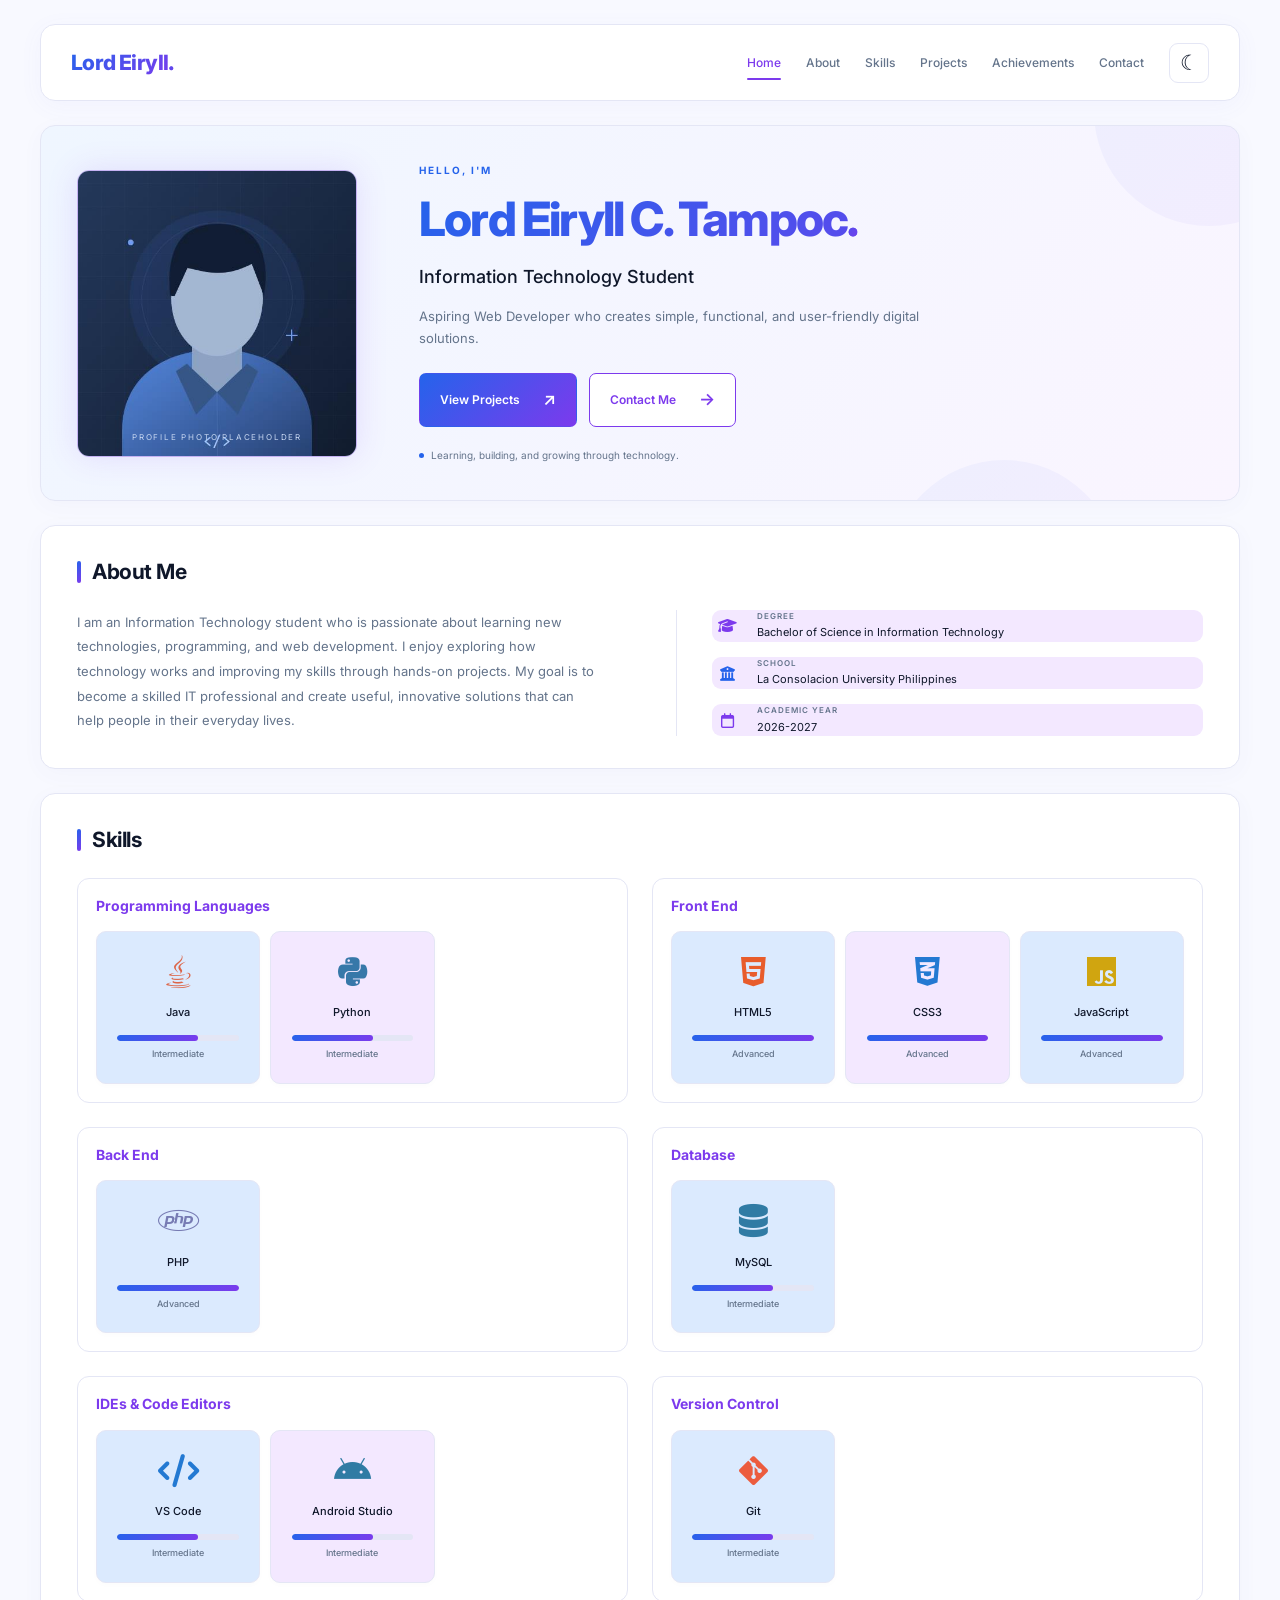
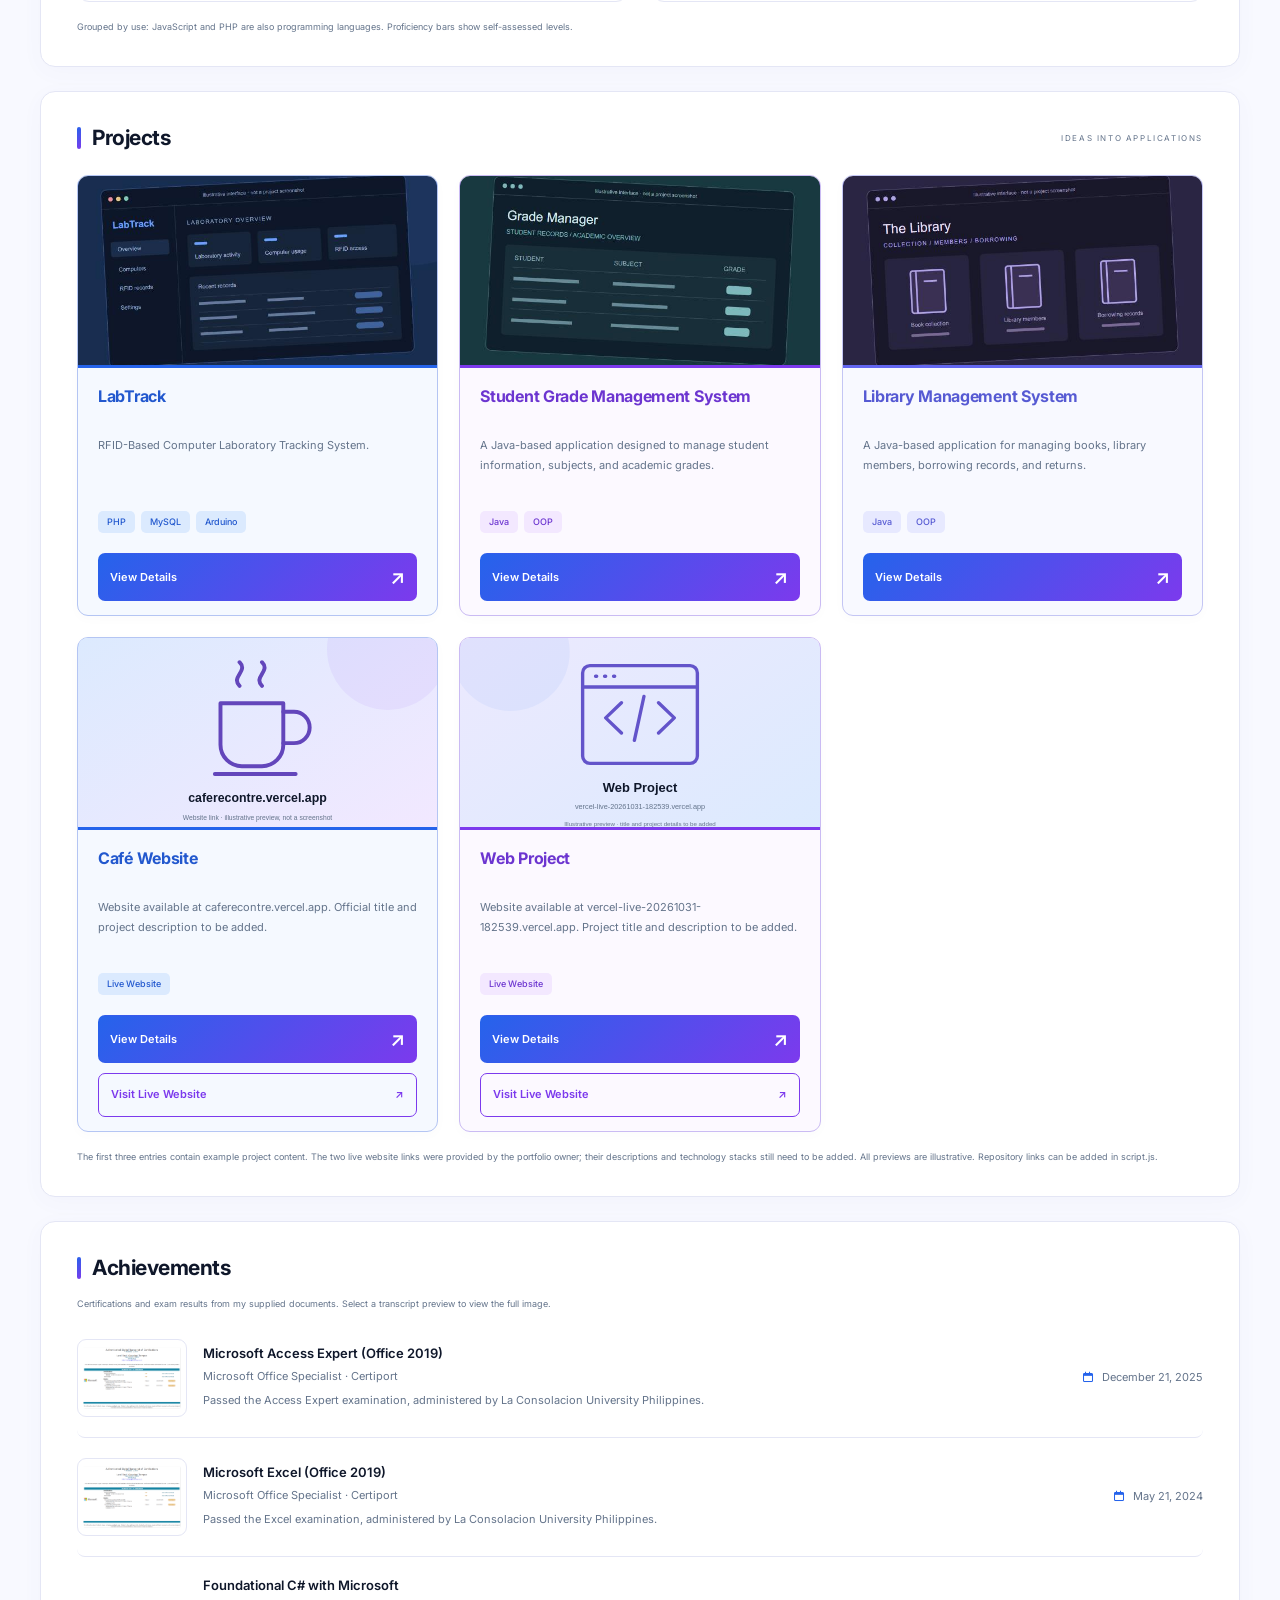
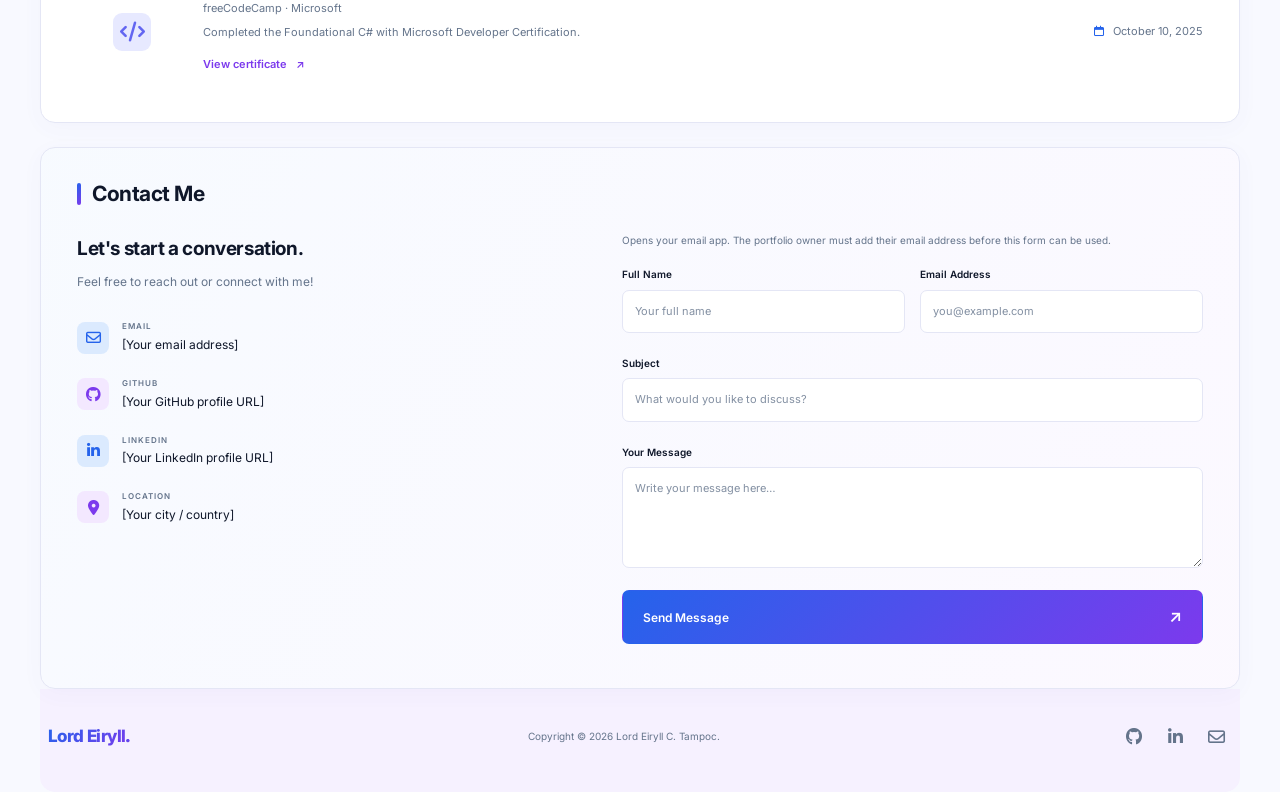
==== index.html @ d59332ed "Add files via upload" ====
<!doctype html>
<html lang="en" data-theme="light">
<head>
  <meta charset="UTF-8"><meta name="viewport" content="width=device-width, initial-scale=1">
  <meta name="description" content="An Information Technology student's portfolio of projects, skills, education, and learning milestones.">
  <meta name="color-scheme" content="light dark"><title>Lord Eiryll C. Tampoc | IT Student Portfolio</title>
  <link rel="preconnect" href="https://fonts.googleapis.com"><link rel="preconnect" href="https://fonts.gstatic.com" crossorigin>
  <link href="https://fonts.googleapis.com/css2?family=Inter:wght@400;500;600;700;800&display=swap" rel="stylesheet">
  <link rel="stylesheet" href="https://cdnjs.cloudflare.com/ajax/libs/font-awesome/6.7.2/css/all.min.css">
  <link rel="stylesheet" href="style.css"><script src="script.js" defer></script>
</head>
<body>
<a class="skip-link" href="#main">Skip to content</a>
<header class="header wrap">
  <a class="brand" href="#home">Lord Eiryll<span class="accent">.</span></a>
  <nav id="navigation" aria-label="Main navigation"><a class="active" aria-current="location" href="#home">Home</a><a href="#about">About</a><a href="#skills">Skills</a><a href="#projects">Projects</a><a href="#achievements">Achievements</a><a href="#contact">Contact</a></nav>
  <div class="header-actions"><button id="theme-toggle" class="icon-button" aria-label="Switch to dark theme"><span aria-hidden="true">☾</span></button><button id="menu-toggle" class="icon-button menu-toggle" aria-label="Open navigation" aria-controls="navigation" aria-expanded="false">☰</button></div>
</header>
<main id="main" class="wrap section-stack">
  <!-- JPG paths are ready for your real images; local SVGs are explicit fallbacks. -->
  <section id="home" class="card home-card" aria-labelledby="home-title">
    <div class="profile-container"><img src="assets/images/profile.jpg" onerror="this.onerror=null;this.src='assets/images/profile.svg'" alt="Illustrated profile placeholder; replace with your professional photograph" width="480" height="560"><span class="photo-note">PROFILE PHOTO PLACEHOLDER</span></div>
    <div class="intro"><p class="eyebrow">HELLO, I'M</p><h1 id="home-title">Lord Eiryll C. Tampoc<span class="accent">.</span></h1><p class="subtitle">Information Technology Student</p><p class="hero-description">Aspiring Web Developer who creates simple, functional, and user-friendly digital solutions.</p><div class="button-row"><a class="button primary" href="#projects">View Projects <span aria-hidden="true">↗</span></a><a class="button secondary" href="#contact">Contact Me <span aria-hidden="true">→</span></a></div><div class="intro-note"><span aria-hidden="true" class="small-dot"></span> Learning, building, and growing through technology.</div></div>
  </section>
  <section id="about" class="card" aria-labelledby="about-title"><h2 id="about-title" class="section-title">About Me</h2><div class="about-grid"><div><p>I am an Information Technology student who is passionate about learning new technologies, programming, and web development. I enjoy exploring how technology works and improving my skills through hands-on projects. My goal is to become a skilled IT professional and create useful, innovative solutions that can help people in their everyday lives.</p></div><div class="education-list"><div><span class="detail-icon" aria-hidden="true"><i class="fa-solid fa-graduation-cap"></i></span><div><span class="small-label">DEGREE</span><p>Bachelor of Science in Information Technology</p></div></div><div><span class="detail-icon" aria-hidden="true"><i class="fa-solid fa-building-columns"></i></span><div><span class="small-label">SCHOOL</span><p>La Consolacion University Philippines</p></div></div><div><span class="detail-icon" aria-hidden="true"><i class="fa-regular fa-calendar"></i></span><div><span class="small-label">ACADEMIC YEAR</span><p>2026-2027</p></div></div></div></div></section>
  <section id="skills" class="card" aria-labelledby="skills-title">
    <h2 id="skills-title" class="section-title">Skills</h2>
    <div class="skill-category-grid">
      <div class="skill-category">
        <h3>Programming Languages</h3>
        <div class="skills-grid">
          <div class="skill-tile"><i class="fa-brands fa-java java" aria-hidden="true"></i><span>Java</span></div>
          <div class="skill-tile"><i class="fa-brands fa-python python" aria-hidden="true"></i><span>Python</span></div>
        </div>
      </div>
      <div class="skill-category">
        <h3>Front End</h3>
        <div class="skills-grid">
          <div class="skill-tile"><i class="fa-brands fa-html5 html" aria-hidden="true"></i><span>HTML5</span></div>
          <div class="skill-tile"><i class="fa-brands fa-css3-alt css" aria-hidden="true"></i><span>CSS3</span></div>
          <div class="skill-tile"><i class="fa-brands fa-js javascript" aria-hidden="true"></i><span>JavaScript</span></div>
        </div>
      </div>
      <div class="skill-category">
        <h3>Back End</h3>
        <div class="skills-grid">
          <div class="skill-tile"><i class="fa-brands fa-php php" aria-hidden="true"></i><span>PHP</span></div>
        </div>
      </div>
      <div class="skill-category">
        <h3>Database</h3>
        <div class="skills-grid">
          <div class="skill-tile"><i class="fa-solid fa-database mysql" aria-hidden="true"></i><span>MySQL</span></div>
        </div>
      </div>
      <div class="skill-category">
        <h3>IDEs &amp; Code Editors</h3>
        <div class="skills-grid">
          <div class="skill-tile"><i class="fa-solid fa-code css" aria-hidden="true"></i><span>VS Code</span></div>
          <div class="skill-tile"><i class="fa-brands fa-android mysql" aria-hidden="true"></i><span>Android Studio</span></div>
        </div>
      </div>
      <div class="skill-category">
        <h3>Version Control</h3>
        <div class="skills-grid">
          <div class="skill-tile"><i class="fa-brands fa-git-alt git" aria-hidden="true"></i><span>Git</span></div>
        </div>
      </div>
    </div>
    <p class="section-note">Grouped by use: JavaScript and PHP are also programming languages. Proficiency bars show self-assessed levels.</p>
  </section>
  <section id="projects" class="card" aria-labelledby="projects-title"><div class="section-heading"><h2 id="projects-title" class="section-title">Projects</h2><span class="section-kicker">IDEAS INTO APPLICATIONS</span></div><div class="projects-grid">
    <article class="project-card"><img src="assets/images/labtrack.jpg" onerror="this.onerror=null;this.src='assets/images/project1.svg'" alt="Illustrative LabTrack dashboard placeholder, not an actual project screenshot" width="640" height="420" loading="lazy"><div class="project-content"><h3>LabTrack</h3><p>RFID-Based Computer Laboratory Tracking System.</p><div class="tags"><span>PHP</span><span>MySQL</span><span>Arduino</span></div><button class="project-link" data-project="labtrack">View Details <span aria-hidden="true">↗</span></button></div></article>
    <article class="project-card"><img src="assets/images/grade-system.jpg" onerror="this.onerror=null;this.src='assets/images/project2.svg'" alt="Illustrative student grade interface placeholder, not an actual screenshot" width="640" height="420" loading="lazy"><div class="project-content"><h3>Student Grade Management System</h3><p>A Java-based application designed to manage student information, subjects, and academic grades.</p><div class="tags"><span>Java</span><span>OOP</span></div><button class="project-link" data-project="grades">View Details <span aria-hidden="true">↗</span></button></div></article>
    <article class="project-card"><img src="assets/images/library-system.jpg" onerror="this.onerror=null;this.src='assets/images/project3.svg'" alt="Illustrative library interface placeholder, not an actual screenshot" width="640" height="420" loading="lazy"><div class="project-content"><h3>Library Management System</h3><p>A Java-based application for managing books, library members, borrowing records, and returns.</p><div class="tags"><span>Java</span><span>OOP</span></div><button class="project-link" data-project="library">View Details <span aria-hidden="true">↗</span></button></div></article>
    <article class="project-card"><img src="assets/images/cafe-website.svg" alt="Illustrative café website link preview, not an actual screenshot" width="640" height="420" loading="lazy"><div class="project-content"><h3>Café Website</h3><p>Website available at caferecontre.vercel.app. Official title and project description to be added.</p><div class="tags"><span>Live Website</span></div><button class="project-link" data-project="cafe">View Details <span aria-hidden="true">↗</span></button><a class="live-project-link" href="https://caferecontre.vercel.app/" target="_blank" rel="noopener noreferrer">Visit Live Website <span aria-hidden="true">↗</span><span class="sr-only"> (opens in a new tab)</span></a></div></article>
    <article class="project-card"><img src="assets/images/web-project.svg" alt="Illustrative web project link preview, not an actual screenshot" width="640" height="420" loading="lazy"><div class="project-content"><h3>Web Project</h3><p>Website available at vercel-live-20261031-182539.vercel.app. Project title and description to be added.</p><div class="tags"><span>Live Website</span></div><button class="project-link" data-project="webproject">View Details <span aria-hidden="true">↗</span></button><a class="live-project-link" href="https://vercel-live-20261031-182539.vercel.app/" target="_blank" rel="noopener noreferrer">Visit Live Website <span aria-hidden="true">↗</span><span class="sr-only"> (opens in a new tab)</span></a></div></article>
    </div><p class="section-note">The first three entries contain example project content. The two live website links were provided by the portfolio owner; their descriptions and technology stacks still need to be added. All previews are illustrative. Repository links can be added in script.js.</p></section>
  <section id="achievements" class="card" aria-labelledby="achievements-title"><h2 id="achievements-title" class="section-title">Achievements</h2><p class="section-note achievement-notice">Certifications and exam results from my supplied documents. Select a transcript preview to view the full image.</p><div class="achievement-list">
    <article class="achievement-row"><a class="achievement-thumbnail" href="assets/achivements/49941D71-0CC8-422C-9EF7-8D087858F15B.png" target="_blank" rel="noopener noreferrer" aria-label="View Microsoft Access Expert certification transcript (opens in a new tab)"><img src="assets/achivements/49941D71-0CC8-422C-9EF7-8D087858F15B.png" alt="Certiport transcript listing passed Access Expert and Excel examinations" width="989" height="627" loading="lazy"></a><div><h3>Microsoft Access Expert (Office 2019)</h3><p>Microsoft Office Specialist · Certiport</p><p>Passed the Access Expert examination, administered by La Consolacion University Philippines.</p></div><time class="achievement-date" datetime="2025-12-21"><i class="fa-regular fa-calendar" aria-hidden="true"></i> December 21, 2025</time></article>
    <article class="achievement-row"><a class="achievement-thumbnail" href="assets/achivements/49941D71-0CC8-422C-9EF7-8D087858F15B.png" target="_blank" rel="noopener noreferrer" aria-label="View Microsoft Excel certification transcript (opens in a new tab)"><img src="assets/achivements/49941D71-0CC8-422C-9EF7-8D087858F15B.png" alt="Certiport transcript listing the passed Microsoft Excel Office 2019 examination" width="989" height="627" loading="lazy"></a><div><h3>Microsoft Excel (Office 2019)</h3><p>Microsoft Office Specialist · Certiport</p><p>Passed the Excel examination, administered by La Consolacion University Philippines.</p></div><time class="achievement-date" datetime="2024-05-21"><i class="fa-regular fa-calendar" aria-hidden="true"></i> May 21, 2024</time></article>
    <article class="achievement-row"><span class="achievement-icon" aria-hidden="true"><i class="fa-solid fa-code"></i></span><div><h3>Foundational C# with Microsoft</h3><p>freeCodeCamp · Microsoft</p><p>Completed the Foundational C# with Microsoft Developer Certification.</p><a class="achievement-certificate-link" href="https://www.freecodecamp.org/certification/fcc-7feffb3c-b071-4358-bc0a-ec9bc4c1182f/foundational-c-sharp-with-microsoft" target="_blank" rel="noopener noreferrer">View certificate <span aria-hidden="true">↗</span><span class="sr-only"> (opens in a new tab)</span></a></div><time class="achievement-date" datetime="2025-10-10"><i class="fa-regular fa-calendar" aria-hidden="true"></i> October 10, 2025</time></article>
    </div></section>
  <section id="contact" class="card" aria-labelledby="contact-title"><h2 id="contact-title" class="section-title">Contact Me</h2><div class="contact-grid"><div class="contact-copy"><h3>Let's start a conversation.</h3><p>Feel free to reach out or connect with me!</p><div class="contact-list"><div><span class="detail-icon" aria-hidden="true"><i class="fa-regular fa-envelope"></i></span><div><span class="small-label">EMAIL</span><span id="contact-email">[Your email address]</span></div></div><div><span class="detail-icon" aria-hidden="true"><i class="fa-brands fa-github"></i></span><div><span class="small-label">GITHUB</span><span id="contact-github">[Your GitHub profile URL]</span></div></div><div><span class="detail-icon" aria-hidden="true"><i class="fa-brands fa-linkedin-in"></i></span><div><span class="small-label">LINKEDIN</span><span id="contact-linkedin">[Your LinkedIn profile URL]</span></div></div><div><span class="detail-icon" aria-hidden="true"><i class="fa-solid fa-location-dot"></i></span><div><span class="small-label">LOCATION</span><span>[Your city / country]</span></div></div></div></div>
    <form id="contact-form" novalidate><p id="form-help">Opens your email app. The portfolio owner must add their email address before this form can be used.</p><div class="form-row"><div><label for="name">Full Name</label><input id="name" name="name" autocomplete="name" placeholder="Your full name" required maxlength="100" aria-describedby="name-error"><span id="name-error" class="field-error"></span></div><div><label for="email">Email Address</label><input id="email" name="email" type="email" autocomplete="email" placeholder="you@example.com" required maxlength="254" aria-describedby="email-error"><span id="email-error" class="field-error"></span></div></div><label for="subject">Subject</label><input id="subject" name="subject" placeholder="What would you like to discuss?" required maxlength="160" aria-describedby="subject-error"><span id="subject-error" class="field-error"></span><label for="message">Your Message</label><textarea id="message" name="message" rows="4" placeholder="Write your message here…" required maxlength="5000" aria-describedby="message-error"></textarea><span id="message-error" class="field-error"></span><button class="button primary" type="submit">Send Message <span aria-hidden="true">↗</span></button><p id="form-status" role="status" aria-live="polite"></p></form></div></section>
</main>
<footer class="footer wrap"><a class="brand" href="#home">Lord Eiryll<span class="accent">.</span></a><p>Copyright © <span id="year">2026</span> Lord Eiryll C. Tampoc.</p><div class="footer-social"><a href="#contact" data-profile="github" aria-label="GitHub profile setup"><i class="fa-brands fa-github" aria-hidden="true"></i></a><a href="#contact" data-profile="linkedin" aria-label="LinkedIn profile setup"><i class="fa-brands fa-linkedin-in" aria-hidden="true"></i></a><a href="#contact" data-email aria-label="Email contact"><i class="fa-regular fa-envelope" aria-hidden="true"></i></a></div></footer>
<button id="back-to-top" class="icon-button back-to-top" aria-label="Back to top" hidden>↑</button>
<dialog id="project-dialog" aria-labelledby="dialog-title"><button id="close-dialog" class="icon-button close-dialog" aria-label="Close project details">×</button><p class="eyebrow">PROJECT OVERVIEW · EXAMPLE CONTENT</p><h2 id="dialog-title"></h2><img id="dialog-image" src="assets/images/project1.svg" alt="Illustrative project preview" width="640" height="420"><p id="dialog-description"></p><h3>Key features</h3><ul id="dialog-scope"></ul><h3>Technology stack</h3><div id="dialog-technologies" class="tags"></div><p class="editable-note">[Add your role, development dates, challenges, and verified outcomes. Confirm that this example matches your own work.]</p><p id="dialog-repository">Repository URL has not been provided.</p></dialog>
</body></html>
---- style.css ----
/* Simple card layout: edit these tokens to change the complete color system. */
:root{
  --blue:#2563eb;
  --purple:#7c3aed;
  --indigo:#6366f1;
  --lavender:#f3e8ff;
  --gradient:linear-gradient(135deg,#2563eb,#7c3aed);
  --text-gradient:var(--gradient);
  --hero-background:linear-gradient(125deg,#eff6ff,#faf5ff);
  --navy:#0f172a;
  --bg:#f8f9ff;
  --card:#fff;
  --text:#0f172a;
  --muted:#64748b;
  --light:#dbeafe;
  --border:#e4e6f5;
  --shadow:0 5px 22px #6353a009;
  --radius:15px}

[data-theme=dark]{
  --blue:#8cafff;
  --purple:#c4a5ff;
  --indigo:#a5a6ff;
  --lavender:#302344;
  --hero-background:linear-gradient(125deg,#182b47,#2c203d);
  --text-gradient:linear-gradient(135deg,#93c5fd,#d8b4fe);
  --navy:#f0f4ff;
  --bg:#10182a;
  --card:#192339;
  --text:#f0f4ff;
  --muted:#a8b6ce;
  --light:#253759;
  --border:#324159;
  --shadow:0 4px 18px #0001}

*{
  box-sizing:border-box}
html{
  scroll-behavior:smooth;
  scroll-padding-top:115px}
body{
  margin:0;
  background:var(--bg);
  color:var(--text);
  font:14px/1.75 Inter,Arial,sans-serif}
h1,h2,h3,p{
  margin:0}
h1,h2,h3{
  line-height:1.3}
a{
  color:inherit;
  text-decoration:none}
button,input,textarea{
  font:inherit}
button{
  cursor:pointer;
  color:inherit}
button,a,summary{
  -webkit-tap-highlight-color:transparent}
a:focus-visible,button:focus-visible,input:focus-visible,textarea:focus-visible{
  outline:3px solid var(--blue);
  outline-offset:4px}
img{
  display:block;
  max-width:100%;
  height:auto}
p{
  color:var(--muted)}
.wrap{
  width:min(1200px,calc(100% - 64px));
  margin-inline:auto}
.accent{
  color:var(--blue)}
.header{
  position:sticky;
  top:20px;
  z-index:20;
  display:flex;
  align-items:center;
  gap:25px;
  margin-top:24px;
  margin-bottom:24px;
  padding:17px 30px;
  border:1px solid var(--border);
  border-radius:var(--radius);
  background:var(--card);
  box-shadow:var(--shadow)}
.brand{
  font-size:21px;
  line-height:1.4;
  font-weight:800;
  letter-spacing:-.6px;
  white-space:nowrap}
.header nav{
  display:flex;
  gap:25px;
  margin-left:auto}
.header nav a{
  position:relative;
  padding:10px 0;
  font-size:12px;
  font-weight:500;
  color:var(--muted)}
.header nav a:hover,.header nav a.active{
  color:var(--blue)}
.header nav a.active:after{
  content:'';
  position:absolute;
  left:0;
  right:0;
  bottom:3px;
  height:2px;
  border-radius:2px;
  background:var(--blue)}
.header-actions{
  display:flex;
  gap:8px}
.icon-button{
  display:inline-grid;
  place-items:center;
  width:40px;
  height:40px;
  border:1px solid var(--border);
  border-radius:9px;
  background:var(--card);
  font-size:21px}
.icon-button:hover{
  border-color:var(--blue);
  color:var(--blue)}
.menu-toggle{
  display:none}
.section-stack{
  display:grid;
  gap:24px}
.card{
  background:var(--card);
  border:1px solid var(--border);
  border-radius:var(--radius);
  box-shadow:var(--shadow);
  padding:32px 36px;
  min-width:0}
.home-card{
  display:grid;
  grid-template-columns:280px minmax(0,1fr);
  gap:62px;
  align-items:center;
  padding:36px;
  min-height:355px}
.profile-container{
  position:relative;
  border-radius:12px;
  overflow:hidden;
  border:1px solid var(--border);
  background:var(--light)}
.profile-container img{
  width:100%;
  height:285px;
  object-fit:cover;
  object-position:center 26%}
.photo-note{
  position:absolute;
  bottom:12px;
  left:0;
  right:0;
  text-align:center;
  color:#c7d7f2;
  letter-spacing:1.8px;
  font-size:8px}
.eyebrow{
  font-size:10px;
  font-weight:700;
  letter-spacing:2px;
  color:var(--blue)}
h1{
  font-size:clamp(30px,3.7vw,49px);
  letter-spacing:-1.8px;
  font-weight:800;
  margin:8px 0 12px;
  overflow-wrap:anywhere}
.subtitle{
  font-size:18px;
  font-weight:500;
  color:var(--text)}
.hero-description{
  max-width:500px;
  font-size:13px;
  margin:12px 0 23px}
.button-row{
  display:flex;
  gap:12px;
  flex-wrap:wrap}
.button{
  display:inline-flex;
  align-items:center;
  justify-content:center;
  gap:23px;
  padding:11px 20px;
  min-height:44px;
  border-radius:7px;
  border:1px solid var(--blue);
  font-size:12px;
  font-weight:600;
  transition:transform .18s,box-shadow .18s}
.button:hover{
  transform:translateY(-2px);
  box-shadow:0 4px 12px #1355e820}
.primary{
  background:var(--gradient);
  color:#fff;
  border-color:transparent}
.secondary{
  background:var(--card);
  color:var(--purple);
  border-color:var(--purple)}
.button span{
  font-size:17px}
.intro-note{
  display:flex;
  align-items:center;
  gap:7px;
  margin-top:20px;
  color:var(--muted);
  font-size:10px}
.small-dot{
  width:5px;
  height:5px;
  background:var(--blue);
  border-radius:50%;
  flex-shrink:0}
.section-title{
  display:flex;
  align-items:center;
  gap:11px;
  font-size:21px;
  font-weight:700;
  letter-spacing:-.5px;
  margin-bottom:24px}
.section-title:before{
  content:'';
  width:4px;
  height:22px;
  border-radius:3px;
  background:var(--blue);
  flex-shrink:0}
.about-grid{
  display:grid;
  grid-template-columns:1.05fr 1fr;
  gap:45px}
.about-grid>div:first-child{
  padding-right:34px}
.about-grid p{
  font-size:13px;
  line-height:1.9}
.editable-note{
  font-size:10px!important;
  color:var(--muted);
  margin-top:15px}
.education-list{
  border-left:1px solid var(--border);
  padding-left:35px;
  display:grid;
  gap:15px}
.education-list>div,.contact-list>div{
  display:flex;
  gap:13px;
  align-items:center;
  min-width:0}
.detail-icon{
  display:grid;
  place-items:center;
  width:32px;
  height:32px;
  border-radius:8px;
  color:var(--blue);
  background:var(--light);
  flex-shrink:0;
  font-size:15px}
.small-label{
  display:block;
  font-size:8px;
  font-weight:600;
  letter-spacing:1px;
  color:var(--muted);
  line-height:1.7}
.education-list p{
  font-size:11px;
  line-height:1.7;
  color:var(--text)}
.skills-grid{
  display:grid;
  grid-template-columns:repeat(8,minmax(0,1fr));
  gap:15px}
.skill-tile{
  border:1px solid var(--border);
  background:var(--card);
  border-radius:10px;
  box-shadow:0 2px 6px #20365a04;
  display:flex;
  align-items:center;
  justify-content:center;
  flex-direction:column;
  gap:13px;
  padding:22px 5px;
  transition:transform .2s,border-color .2s}
.skill-tile:hover{
  transform:translateY(-4px);
  border-color:#9bbafa}
.skill-tile i{
  font-size:33px;
  min-height:35px;
  line-height:1.1}
.skill-tile span{
  font-size:11px;
  font-weight:500}
.proficiency-track {
  width: 80%;
  height: 6px;
  border-radius: 99px;
  background: var(--border);
  overflow: hidden;
}
.proficiency-fill {
  display: block;
  height: 100%;
  border-radius: inherit;
  background: var(--gradient);
}
.skill-tile .proficiency-label {
  font-size: 9px;
  line-height: 1.4;
  color: var(--muted);
  margin-top: -6px;
}
.html{
  color:#e85c2b}
.css{
  color:#2379d2}
.javascript{
  color:#d0a510}
.java{
  color:#dc6548}
.python{
  color:#3778a9}
.php{
  color:#777bb3}
.mysql{
  color:#307ba4}
.git{
  color:#ec5c3e}
.section-note{
  font-size:9px;
  color:var(--muted);
  margin-top:17px;
  line-height:1.7}
.section-heading{
  display:flex;
  justify-content:space-between;
  gap:20px;
  align-items:start}
.section-kicker{
  font-size:8px;
  letter-spacing:1.6px;
  color:var(--muted);
  padding-top:7px}
.projects-grid{
  display:grid;
  grid-template-columns:repeat(3,minmax(0,1fr));
  gap:21px}
.project-card{
  background:var(--card);
  border:1px solid var(--border);
  border-radius:11px;
  overflow:hidden;
  box-shadow:0 3px 12px #20365a05;
  display:flex;
  flex-direction:column;
  transition:transform .2s,border-color .2s;
  min-width:0}
.project-card:hover{
  transform:translateY(-3px);
  border-color:#a5bff4}
.project-card>img{
  width:100%;
  aspect-ratio:1.9;
  object-fit:cover;
  background:var(--light)}
.project-content{
  padding:21px 20px 14px;
  display:flex;
  flex-direction:column;
  flex:1}
.project-content h3{
  font-size:16px;
  letter-spacing:-.3px;
  min-height:42px}
.project-content p{
  font-size:11px;
  line-height:1.8;
  margin:8px 0 16px;
  min-height:59px}
.tags{
  display:flex;
  flex-wrap:wrap;
  gap:6px}
.tags span{
  color:var(--blue);
  background:var(--light);
  padding:3px 9px;
  border-radius:5px;
  font-size:9px;
  font-weight:500}
.project-content .tags{
  margin-top:auto}
.project-link{
  display:flex;
  align-items:center;
  justify-content:space-between;
  background:none;
  border:0;
  border-top:1px solid var(--border);
  margin-top:20px;
  padding:12px 0 0;
  font-size:11px;
  font-weight:600;
  color:var(--blue);
  min-height:44px;
  text-align:left}
.project-link span{
  font-size:20px}
.project-link:hover{
  text-decoration:underline}
.achievement-notice{
  margin:-10px 0 8px}
.achievement-list{
  display:grid}
.achievement-row{
  display:grid;
  grid-template-columns:40px minmax(0,1fr) auto;
  gap:16px;
  align-items:center;
  padding:20px 0;
  border-bottom:1px solid var(--border)}
.achievement-row:last-child{
  border-bottom:0;
  padding-bottom:4px}
.achievement-icon{
  width:38px;
  height:38px;
  display:grid;
  place-items:center;
  background:var(--light);
  color:var(--blue);
  border-radius:9px;
  font-size:20px}
.achievement-row h3{
  font-size:13px;
  font-weight:600}
.achievement-row p{
  font-size:11px;
  margin-top:5px}
.achievement-date{
  display:flex;
  gap:9px;
  align-items:center;
  font-size:11px;
  color:var(--muted)}
.achievement-date i{
  color:var(--blue)}
.contact-grid{
  display:grid;
  grid-template-columns:.9fr 1.1fr;
  gap:70px}
.contact-copy{
  padding-top:5px}
.contact-copy h3{
  font-size:19px;
  letter-spacing:-.4px}
.contact-copy>p{
  font-size:12px;
  margin-top:10px}
.contact-list{
  display:grid;
  gap:22px;
  margin-top:28px}
.contact-list>div>div{
  font-size:12px;
  overflow-wrap:anywhere;
  min-width:0}
.contact-list a:hover{
  color:var(--blue)}
#form-help{
  font-size:10px;
  margin-bottom:17px}
.form-row{
  display:grid;
  grid-template-columns:1fr 1fr;
  gap:15px}
label{
  display:block;
  font-size:10px;
  font-weight:600;
  margin-bottom:6px}
input,textarea{
  width:100%;
  padding:11px 12px;
  border:1px solid var(--border);
  background:var(--card);
  color:var(--text);
  border-radius:7px;
  font-size:11px;
  min-height:43px}
input:focus,textarea:focus{
  border-color:var(--blue)}
input::placeholder,textarea::placeholder{
  color:var(--muted);
  opacity:.8}
textarea{
  resize:vertical;
  display:block}
.field-error{
  display:block;
  color:#b92943;
  font-size:10px;
  min-height:22px;
  line-height:1.7;
  padding-top:2px}
[data-theme=dark] .field-error{
  color:#ff9dad}
[aria-invalid=true]{
  border-color:#c84459}
form .button{
  width:100%;
  justify-content:space-between}
#form-status{
  font-size:11px;
  margin-top:12px}
.footer{
  display:flex;
  justify-content:space-between;
  align-items:center;
  gap:20px;
  padding:28px 8px 35px}
.footer .brand{
  font-size:17px}
.footer p{
  font-size:10px}
.footer-social{
  display:flex;
  gap:9px}
.footer-social a{
  display:grid;
  place-items:center;
  min-height:40px;
  min-width:32px;
  color:var(--muted);
  font-size:17px}
.footer-social a:hover{
  color:var(--blue)}
.back-to-top{
  position:fixed;
  bottom:20px;
  right:20px;
  z-index:15;
  box-shadow:var(--shadow)}
[hidden]{
  display:none!important}
.skip-link{
  position:fixed;
  left:12px;
  top:5px;
  z-index:100;
  background:#1355e8;
  color:white;
  padding:10px;
  transform:translateY(-150%)}
.skip-link:focus{
  transform:translateY(0)}
dialog{
  background:var(--card);
  color:var(--text);
  width:min(720px,calc(100% - 32px));
  max-height:85vh;
  overflow:auto;
  border:1px solid var(--border);
  border-radius:15px;
  padding:32px;
  box-shadow:0 25px 80px #10182f33}
dialog::backdrop{
  background:#10182f99}
.close-dialog{
  position:absolute;
  top:12px;
  right:12px}
dialog .eyebrow{
  font-size:8px;
  margin:10px 35px 19px 0}
dialog h2{
  font-size:26px;
  max-width:90%;
  letter-spacing:-.7px}
#dialog-image{
  width:100%;
  max-height:300px;
  object-fit:cover;
  border-radius:9px;
  margin-top:22px}
dialog p,dialog li{
  color:var(--muted);
  font-size:13px;
  margin-block:14px}
dialog h3{
  font-size:15px;
  margin:22px 0 12px}
#dialog-repository a{
  color:var(--blue);
  text-decoration:underline}

@media(max-width:1023px){
  .wrap{
  width:calc(100% - 48px)}
.header{
  gap:18px;
  padding:15px 22px}
.header nav{
  gap:17px}
.header nav a{
  font-size:11px}
.home-card{
  grid-template-columns:220px minmax(0,1fr);
  gap:35px}
.profile-container img{
  height:265px}
.card{
  padding:28px}
.skills-grid{
  grid-template-columns:repeat(4,minmax(0,1fr))}
.projects-grid{
  grid-template-columns:repeat(2,minmax(0,1fr))}
.about-grid{
  gap:25px}
.about-grid>div:first-child{
  padding-right:0}
.education-list{
  padding-left:25px}
.contact-grid{
  gap:30px}
.project-content h3,.project-content p{
  min-height:0}
}

@media(max-width:767px){
  html{
  scroll-padding-top:95px}
.wrap{
  width:calc(100% - 32px)}
.header{
  top:10px;
  margin-top:16px;
  margin-bottom:16px;
  padding:12px 16px;
  gap:14px}
.header .brand{
  margin-right:auto;
  font-size:20px}
.header-actions{
  gap:8px}
.icon-button{
  width:44px;
  height:44px}
.menu-toggle{
  display:grid}
.header nav{
  display:none;
  position:absolute;
  left:-1px;
  right:-1px;
  top:calc(100% + 6px);
  margin:0;
  padding:12px 16px;
  background:var(--card);
  border:1px solid var(--border);
  border-radius:12px;
  box-shadow:var(--shadow)}
.header nav.open{
  display:grid;
  gap:4px}
.header nav a{
  font-size:13px;
  padding:11px 6px}
.header nav a.active:after{
  left:6px;
  right:auto;
  width:28px;
  bottom:5px}
.section-stack{
  gap:16px}
.card{
  padding:24px;
  border-radius:13px}
.home-card{
  grid-template-columns:1fr;
  gap:27px;
  padding:24px}
.profile-container{
  width:100%;
  max-width:330px;
  margin:auto}
.profile-container img{
  height:290px;
  object-position:center 23%}
.intro{
  width:100%}
h1{
  font-size:35px;
  letter-spacing:-1.3px}
.subtitle{
  font-size:16px}
.hero-description{
  font-size:12px}
.button-row{
  flex-direction:column;
  gap:10px}
.button{
  width:100%}
.intro-note{
  font-size:9px}
.section-title{
  font-size:20px;
  margin-bottom:22px}
.about-grid{
  grid-template-columns:1fr;
  gap:23px}
.about-grid p{
  font-size:12px}
.education-list{
  border-left:0;
  border-top:1px solid var(--border);
  padding:22px 0 0;
  gap:18px}
.skills-grid{
  grid-template-columns:repeat(3,minmax(0,1fr));
  gap:11px}
.skill-tile{
  padding:18px 5px}
.skill-tile i{
  font-size:30px}
.skill-tile span{
  font-size:10px}
.projects-grid{
  grid-template-columns:1fr;
  gap:19px}
.section-kicker{
  display:none}
.project-card>img{
  aspect-ratio:1.9}
.project-content h3{
  font-size:17px}
.project-content p{
  font-size:12px}
.project-link{
  font-size:12px}
.achievement-row{
  grid-template-columns:35px minmax(0,1fr);
  gap:8px 12px;
  padding:18px 0}
.achievement-icon{
  width:34px;
  height:36px}
.achievement-row h3{
  font-size:12px}
.achievement-row p{
  font-size:10px}
.achievement-date{
  grid-column:2;
  font-size:10px}
.contact-grid{
  grid-template-columns:1fr;
  gap:28px}
.contact-list{
  gap:20px}
.contact-list>div>div{
  font-size:11px}
form{
  border-top:1px solid var(--border);
  padding-top:24px}
.footer{
  flex-wrap:wrap;
  padding-top:22px;
  gap:12px}
.footer p{
  order:3;
  width:100%;
  text-align:center}
.footer-social a{
  min-width:40px;
  min-height:44px}
.footer-social{
  margin-left:auto}
dialog{
  padding:26px}
dialog h2{
  font-size:23px}
}

@media(max-width:390px){
  .card{
  padding:21px}
.home-card{
  padding:21px}
.skills-grid{
  grid-template-columns:repeat(2,minmax(0,1fr))}
.form-row{
  grid-template-columns:1fr;
  gap:0}
h1{
  font-size:31px}
.brand{
  font-size:18px}
.intro-note{
  line-height:1.8}
}

@media(prefers-reduced-motion:reduce){
  html{
  scroll-behavior:auto}
*,*::before,*::after{
  animation:none!important;
  transition:none!important}
}

.fallback-icons i::before{
  content:none!important}
.fallback-icons i::after{
  content:attr(data-symbol);
  font-family:Arial,sans-serif;
  font-weight:700;
  font-style:normal}
.fallback-icons .footer-social i{
  font-size:14px}

/* Blue and purple visual layer. Grid structure, spacing and content stay intact. */
.skill-category-grid {
  display: grid;
  grid-template-columns: repeat(2, minmax(0, 1fr));
  gap: 24px;
}
.skill-category {
  min-width: 0;
  padding: 18px;
  border: 1px solid var(--border);
  border-radius: 12px;
}
.skill-category h3 {
  color: var(--purple);
  font-size: 14px;
  margin-bottom: 16px;
}
.skill-category .skills-grid {
  grid-template-columns: repeat(3, minmax(0, 1fr));
  gap: 10px;
}
.skill-category .skill-tile span {
  text-align: center;
  overflow-wrap: anywhere;
}
@media (max-width: 767px) {
  .skill-category-grid { grid-template-columns: 1fr; gap: 16px; }
  .skill-category { padding: 14px; }
}
@media (max-width: 390px) {
  .skill-category .skills-grid { grid-template-columns: repeat(2, minmax(0, 1fr)); }
}
.header {
  box-shadow: 0 5px 24px #6366f10c;
}
.brand, .brand .accent, .intro h1, .intro h1 .accent {
  background: var(--text-gradient);
  background-clip: text;
  -webkit-background-clip: text;
  color: transparent;
}
.header nav a {
  transition: color .18s;
}
.header nav a.active, .header nav a:hover {
  color: var(--purple);
}
.header nav a.active::after {
  background: var(--purple);
}
.home-card {
  position: relative;
  isolation: isolate;
  overflow: hidden;
  background: var(--hero-background);
}
.home-card::before, .home-card::after {
  content: '';
  position: absolute;
  width: 230px;
  height: 230px;
  border-radius: 50%;
  pointer-events: none;
  background: var(--gradient);
  opacity: .045;
  z-index: -1;
}
.home-card::before { right: -85px; top: -130px; }
.home-card::after { right: 120px; bottom: -190px; }
.profile-container {
  border-color: color-mix(in srgb, var(--purple) 30%, var(--border));
  box-shadow: 0 0 32px #7c3aed22;
}
.section-title::before {
  background: var(--gradient);
}
.education-list > div {
  background: var(--lavender);
  border-radius: 9px;
}
.education-list .detail-icon {
  color: var(--purple);
  background: transparent;
}
.education-list > div:nth-child(2) .detail-icon {
  color: var(--blue);
}
.skill-tile:nth-child(odd) { background: var(--light); }
.skill-tile:nth-child(even) { background: var(--lavender); }
.skill-tile:hover {
  border-color: var(--blue);
  box-shadow: 0 7px 18px #2563eb12;
}
.skill-tile:nth-child(even):hover { border-color: var(--purple); }
.project-card {
  --project-accent: var(--blue);
  --project-soft: var(--light);
  border-color: color-mix(in srgb, var(--project-accent) 25%, var(--border));
  background: color-mix(in srgb, var(--project-soft) 28%, var(--card));
}
.project-card:nth-child(2) {
  --project-accent: var(--purple);
  --project-soft: var(--lavender);
}
.project-card:nth-child(3) {
  --project-accent: var(--indigo);
  --project-soft: color-mix(in srgb, var(--light), var(--lavender));
}
.project-card > img {
  box-shadow: 0 3px 0 var(--project-accent);
  background: var(--project-soft);
}
.project-card h3 {
  color: color-mix(in srgb, var(--project-accent) 85%, var(--text));
}
.project-card .tags span {
  color: color-mix(in srgb, var(--project-accent) 85%, var(--text));
  background: var(--project-soft);
}
.project-card:hover {
  border-color: var(--project-accent);
  box-shadow: 0 8px 22px #6366f114;
}
.project-link {
  background: var(--gradient);
  border-top-color: transparent;
  color: #fff;
  border-radius: 7px;
  padding: 6px 12px;
}
.project-link:hover { text-decoration: none; filter: brightness(1.08); }
.achievement-row {
  transition: box-shadow .18s, background .18s;
  border-radius: 8px;
}
.achievement-row:hover {
  box-shadow: inset 0 0 0 1px color-mix(in srgb, var(--purple) 30%, var(--border));
  background: color-mix(in srgb, var(--lavender) 20%, var(--card));
}
.achievement-row:nth-child(2) .achievement-icon {
  color: var(--purple);
  background: var(--lavender);
}
.achievement-row:nth-child(3) .achievement-icon {
  color: var(--indigo);
  background: color-mix(in srgb, var(--light), var(--lavender));
}
#contact {
  background: linear-gradient(120deg, color-mix(in srgb, var(--light) 22%, var(--card)), color-mix(in srgb, var(--lavender) 28%, var(--card)));
}
.contact-list > div:nth-child(even) .detail-icon {
  color: var(--purple);
  background: var(--lavender);
}
input:focus, textarea:focus {
  border-color: var(--purple);
  outline-color: var(--purple);
}
.footer {
  background: color-mix(in srgb, var(--lavender) 45%, var(--bg));
  border-radius: 0 0 var(--radius) var(--radius);
}
.footer-social a { transition: color .18s; }
.footer-social a:hover { color: var(--blue); }
.footer-social a:nth-child(even):hover { color: var(--purple); }
@media (forced-colors: active) {
  .brand, .brand .accent, .intro h1, .intro h1 .accent {
    background: none;
    color: CanvasText;
  }
}

.live-project-link{display:flex;align-items:center;justify-content:space-between;gap:12px;min-height:44px;margin-top:10px;padding:8px 12px;border:1px solid var(--purple);border-radius:7px;color:var(--purple);font-size:11px;font-weight:600}.live-project-link:hover{background:var(--lavender)}.project-content p{overflow-wrap:anywhere}.project-card:nth-child(4){--project-accent:var(--blue);--project-soft:var(--light)}.project-card:nth-child(5){--project-accent:var(--purple);--project-soft:var(--lavender)}.sr-only{position:absolute;width:1px;height:1px;padding:0;margin:-1px;overflow:hidden;clip:rect(0,0,0,0);white-space:nowrap;border:0}
/* Supplied achievement documents: keep the original list, with readable previews. */ .achievement-row{grid-template-columns:110px minmax(0,1fr) auto}.achievement-thumbnail{display:flex;align-items:center;justify-content:center;width:110px;min-height:78px;border:1px solid var(--border);border-radius:9px;padding:5px;background:var(--card);transition:border-color .18s,box-shadow .18s}.achievement-thumbnail img{width:100%;height:auto;object-fit:contain;border-radius:3px}.achievement-thumbnail:hover{border-color:var(--purple);box-shadow:0 3px 12px #7c3aed18}.achievement-certificate-link{display:inline-flex;align-items:center;gap:9px;min-height:44px;color:var(--purple);font-size:11px;font-weight:600}.achievement-certificate-link:hover{text-decoration:underline}.achievement-row>.achievement-icon{justify-self:center}@media(max-width:767px){.achievement-row{grid-template-columns:70px minmax(0,1fr)}.achievement-thumbnail{width:70px;min-height:54px}.achievement-date{grid-column:2}}
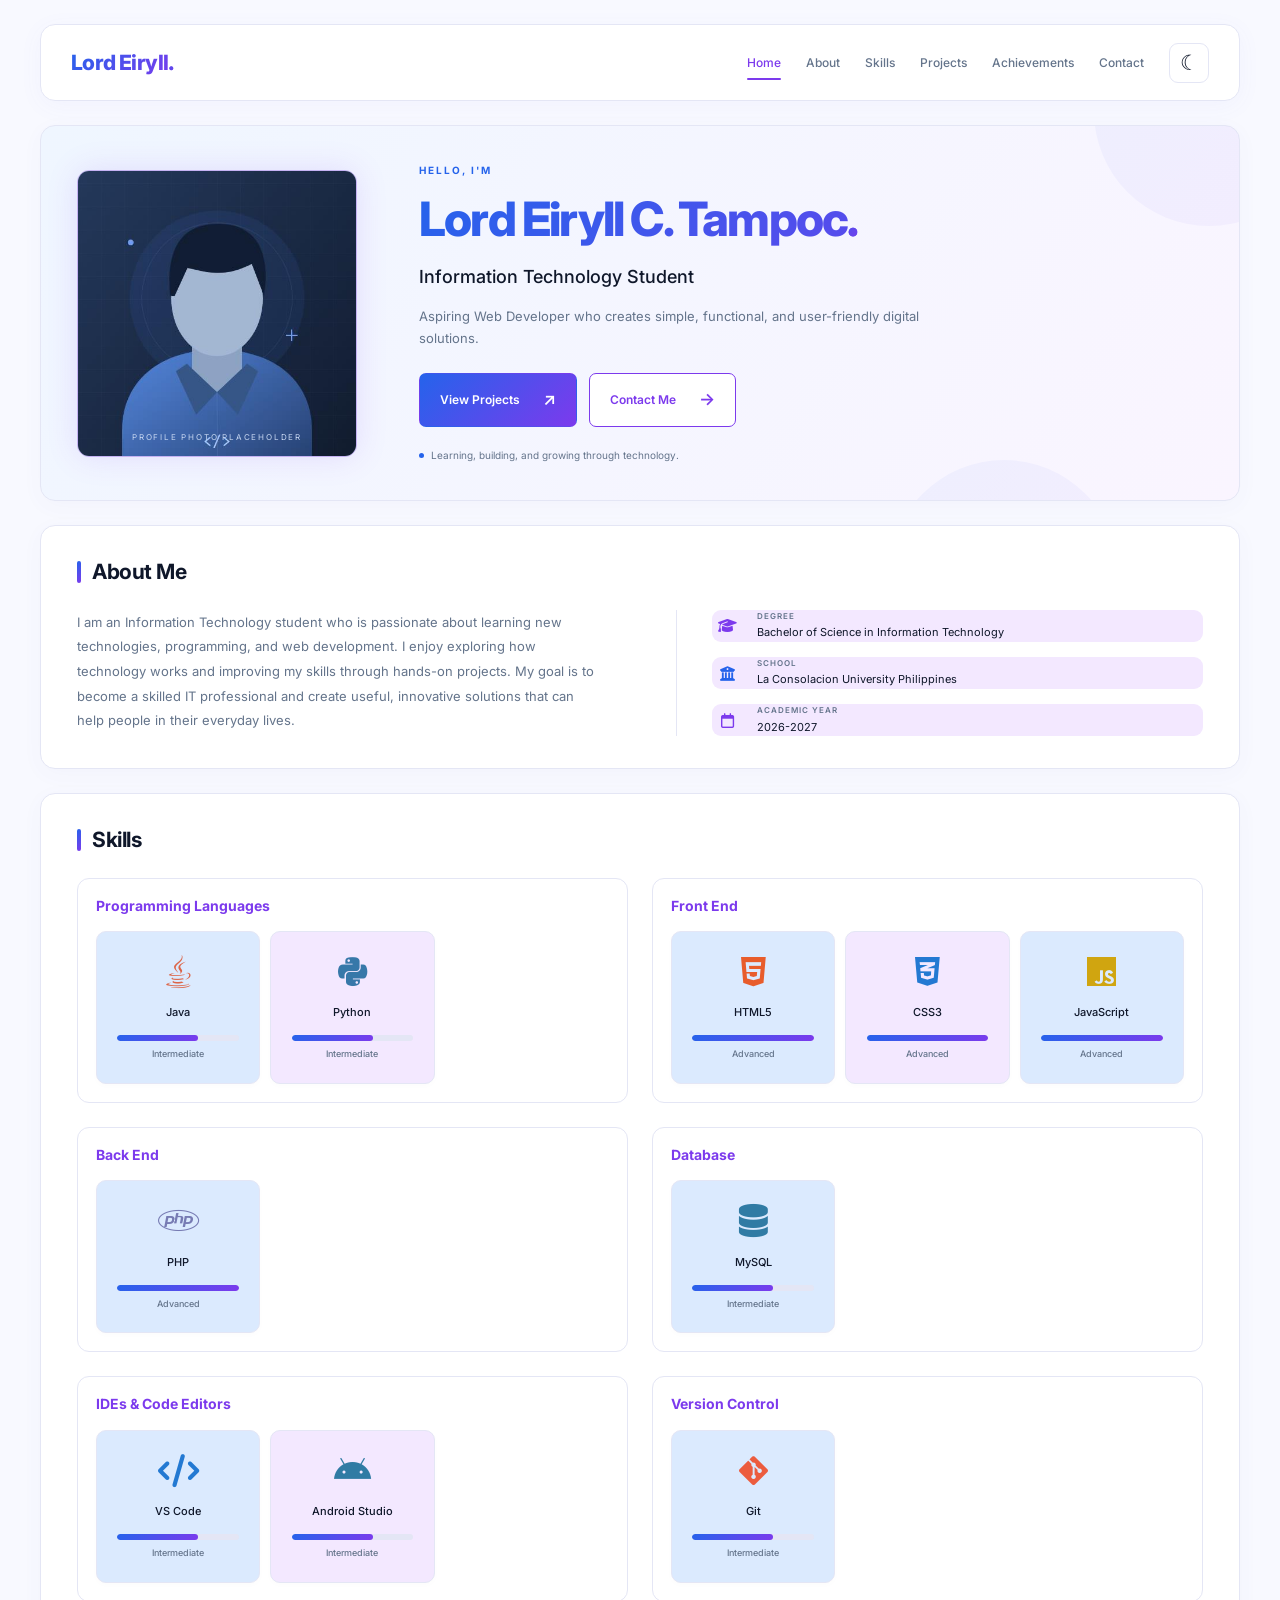
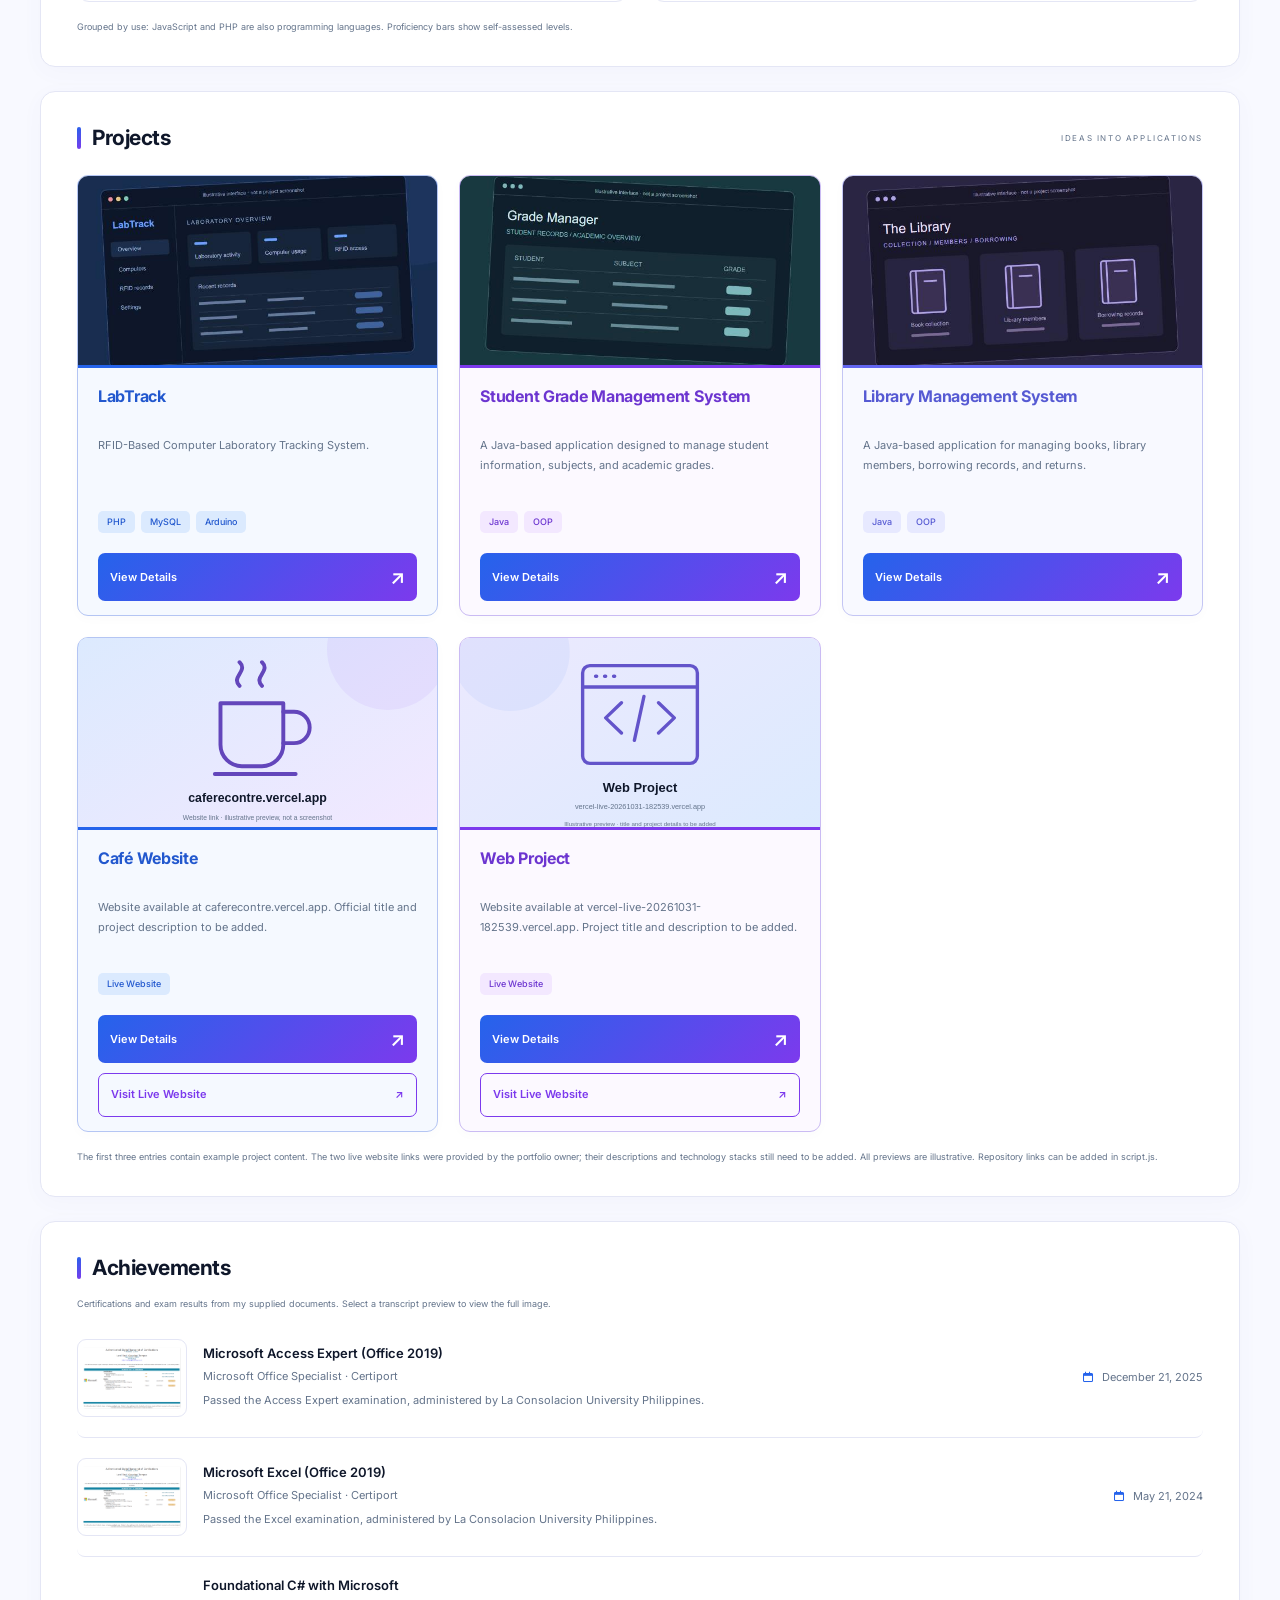
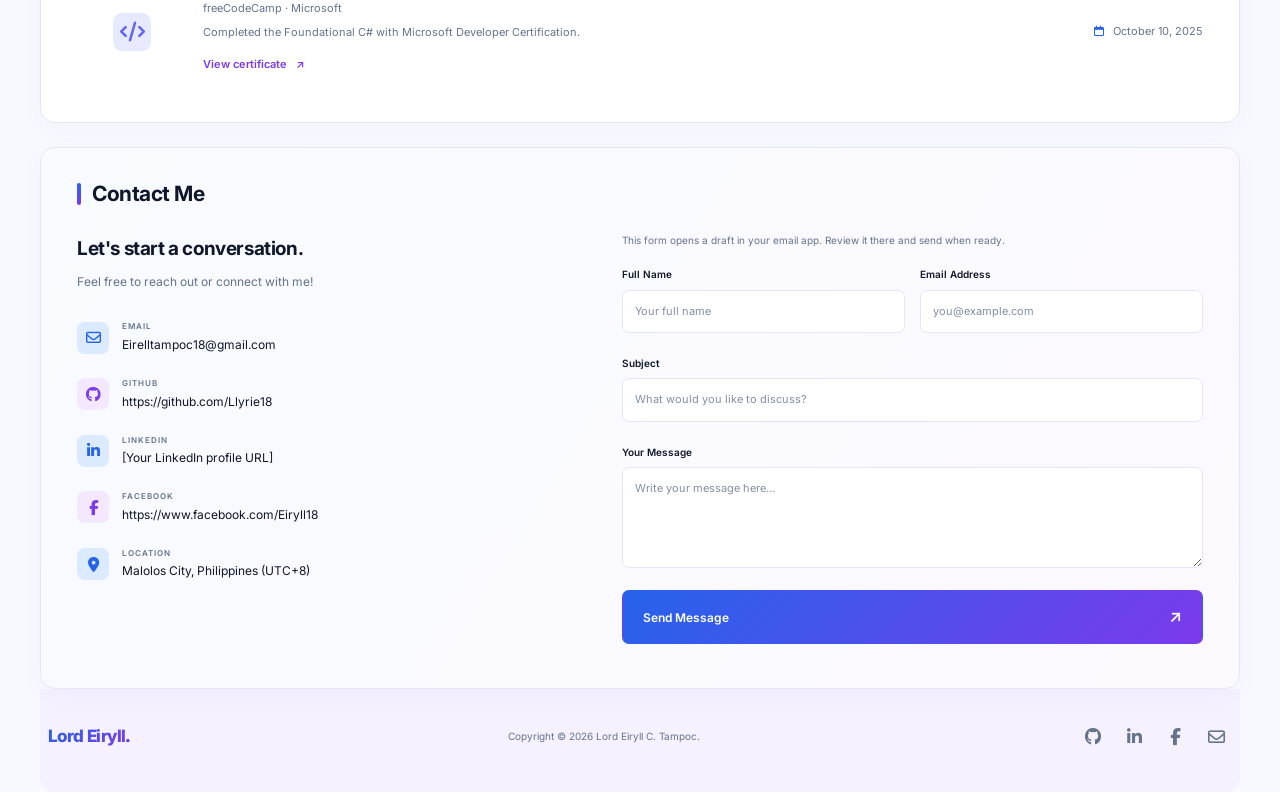
==== commit 4e1f401f: "Add files via upload" ====
--- a/index.html
+++ b/index.html
@@ -81,10 +81,10 @@
     <article class="achievement-row"><a class="achievement-thumbnail" href="assets/achivements/49941D71-0CC8-422C-9EF7-8D087858F15B.png" target="_blank" rel="noopener noreferrer" aria-label="View Microsoft Excel certification transcript (opens in a new tab)"><img src="assets/achivements/49941D71-0CC8-422C-9EF7-8D087858F15B.png" alt="Certiport transcript listing the passed Microsoft Excel Office 2019 examination" width="989" height="627" loading="lazy"></a><div><h3>Microsoft Excel (Office 2019)</h3><p>Microsoft Office Specialist · Certiport</p><p>Passed the Excel examination, administered by La Consolacion University Philippines.</p></div><time class="achievement-date" datetime="2024-05-21"><i class="fa-regular fa-calendar" aria-hidden="true"></i> May 21, 2024</time></article>
     <article class="achievement-row"><span class="achievement-icon" aria-hidden="true"><i class="fa-solid fa-code"></i></span><div><h3>Foundational C# with Microsoft</h3><p>freeCodeCamp · Microsoft</p><p>Completed the Foundational C# with Microsoft Developer Certification.</p><a class="achievement-certificate-link" href="https://www.freecodecamp.org/certification/fcc-7feffb3c-b071-4358-bc0a-ec9bc4c1182f/foundational-c-sharp-with-microsoft" target="_blank" rel="noopener noreferrer">View certificate <span aria-hidden="true">↗</span><span class="sr-only"> (opens in a new tab)</span></a></div><time class="achievement-date" datetime="2025-10-10"><i class="fa-regular fa-calendar" aria-hidden="true"></i> October 10, 2025</time></article>
     </div></section>
-  <section id="contact" class="card" aria-labelledby="contact-title"><h2 id="contact-title" class="section-title">Contact Me</h2><div class="contact-grid"><div class="contact-copy"><h3>Let's start a conversation.</h3><p>Feel free to reach out or connect with me!</p><div class="contact-list"><div><span class="detail-icon" aria-hidden="true"><i class="fa-regular fa-envelope"></i></span><div><span class="small-label">EMAIL</span><span id="contact-email">[Your email address]</span></div></div><div><span class="detail-icon" aria-hidden="true"><i class="fa-brands fa-github"></i></span><div><span class="small-label">GITHUB</span><span id="contact-github">[Your GitHub profile URL]</span></div></div><div><span class="detail-icon" aria-hidden="true"><i class="fa-brands fa-linkedin-in"></i></span><div><span class="small-label">LINKEDIN</span><span id="contact-linkedin">[Your LinkedIn profile URL]</span></div></div><div><span class="detail-icon" aria-hidden="true"><i class="fa-solid fa-location-dot"></i></span><div><span class="small-label">LOCATION</span><span>[Your city / country]</span></div></div></div></div>
-    <form id="contact-form" novalidate><p id="form-help">Opens your email app. The portfolio owner must add their email address before this form can be used.</p><div class="form-row"><div><label for="name">Full Name</label><input id="name" name="name" autocomplete="name" placeholder="Your full name" required maxlength="100" aria-describedby="name-error"><span id="name-error" class="field-error"></span></div><div><label for="email">Email Address</label><input id="email" name="email" type="email" autocomplete="email" placeholder="you@example.com" required maxlength="254" aria-describedby="email-error"><span id="email-error" class="field-error"></span></div></div><label for="subject">Subject</label><input id="subject" name="subject" placeholder="What would you like to discuss?" required maxlength="160" aria-describedby="subject-error"><span id="subject-error" class="field-error"></span><label for="message">Your Message</label><textarea id="message" name="message" rows="4" placeholder="Write your message here…" required maxlength="5000" aria-describedby="message-error"></textarea><span id="message-error" class="field-error"></span><button class="button primary" type="submit">Send Message <span aria-hidden="true">↗</span></button><p id="form-status" role="status" aria-live="polite"></p></form></div></section>
+  <section id="contact" class="card" aria-labelledby="contact-title"><h2 id="contact-title" class="section-title">Contact Me</h2><div class="contact-grid"><div class="contact-copy"><h3>Let's start a conversation.</h3><p>Feel free to reach out or connect with me!</p><div class="contact-list"><div><span class="detail-icon" aria-hidden="true"><i class="fa-regular fa-envelope"></i></span><div><span class="small-label">EMAIL</span><span id="contact-email"><a href="mailto:Eirelltampoc18@gmail.com">Eirelltampoc18@gmail.com</a></span></div></div><div><span class="detail-icon" aria-hidden="true"><i class="fa-brands fa-github"></i></span><div><span class="small-label">GITHUB</span><span id="contact-github"><a href="https://github.com/Llyrie18">https://github.com/Llyrie18</a></span></div></div><div><span class="detail-icon" aria-hidden="true"><i class="fa-brands fa-linkedin-in"></i></span><div><span class="small-label">LINKEDIN</span><span id="contact-linkedin">[Your LinkedIn profile URL]</span></div></div><div><span class="detail-icon" aria-hidden="true"><i class="fa-brands fa-facebook-f"></i></span><div><span class="small-label">FACEBOOK</span><span id="contact-facebook"><a href="https://www.facebook.com/Eiryll18">https://www.facebook.com/Eiryll18</a></span></div></div><div><span class="detail-icon" aria-hidden="true"><i class="fa-solid fa-location-dot"></i></span><div><span class="small-label">LOCATION</span><span>Malolos City, Philippines (UTC+8)</span></div></div></div></div>
+    <form id="contact-form" novalidate><p id="form-help">This form opens a draft in your email app. Review it there and send when ready.</p><div class="form-row"><div><label for="name">Full Name</label><input id="name" name="name" autocomplete="name" placeholder="Your full name" required maxlength="100" aria-describedby="name-error"><span id="name-error" class="field-error"></span></div><div><label for="email">Email Address</label><input id="email" name="email" type="email" autocomplete="email" placeholder="you@example.com" required maxlength="254" aria-describedby="email-error"><span id="email-error" class="field-error"></span></div></div><label for="subject">Subject</label><input id="subject" name="subject" placeholder="What would you like to discuss?" required maxlength="160" aria-describedby="subject-error"><span id="subject-error" class="field-error"></span><label for="message">Your Message</label><textarea id="message" name="message" rows="4" placeholder="Write your message here…" required maxlength="5000" aria-describedby="message-error"></textarea><span id="message-error" class="field-error"></span><button class="button primary" type="submit">Send Message <span aria-hidden="true">↗</span></button><p id="form-status" role="status" aria-live="polite"></p></form></div></section>
 </main>
-<footer class="footer wrap"><a class="brand" href="#home">Lord Eiryll<span class="accent">.</span></a><p>Copyright © <span id="year">2026</span> Lord Eiryll C. Tampoc.</p><div class="footer-social"><a href="#contact" data-profile="github" aria-label="GitHub profile setup"><i class="fa-brands fa-github" aria-hidden="true"></i></a><a href="#contact" data-profile="linkedin" aria-label="LinkedIn profile setup"><i class="fa-brands fa-linkedin-in" aria-hidden="true"></i></a><a href="#contact" data-email aria-label="Email contact"><i class="fa-regular fa-envelope" aria-hidden="true"></i></a></div></footer>
+<footer class="footer wrap"><a class="brand" href="#home">Lord Eiryll<span class="accent">.</span></a><p>Copyright © <span id="year">2026</span> Lord Eiryll C. Tampoc.</p><div class="footer-social"><a href="https://github.com/Llyrie18" data-profile="github" aria-label="GitHub profile"><i class="fa-brands fa-github" aria-hidden="true"></i></a><a href="#contact" data-profile="linkedin" aria-label="LinkedIn profile setup"><i class="fa-brands fa-linkedin-in" aria-hidden="true"></i></a><a href="https://www.facebook.com/Eiryll18" data-profile="facebook" aria-label="Facebook profile"><i class="fa-brands fa-facebook-f" aria-hidden="true"></i></a><a href="mailto:Eirelltampoc18@gmail.com" data-email aria-label="Email contact"><i class="fa-regular fa-envelope" aria-hidden="true"></i></a></div></footer>
 <button id="back-to-top" class="icon-button back-to-top" aria-label="Back to top" hidden>↑</button>
 <dialog id="project-dialog" aria-labelledby="dialog-title"><button id="close-dialog" class="icon-button close-dialog" aria-label="Close project details">×</button><p class="eyebrow">PROJECT OVERVIEW · EXAMPLE CONTENT</p><h2 id="dialog-title"></h2><img id="dialog-image" src="assets/images/project1.svg" alt="Illustrative project preview" width="640" height="420"><p id="dialog-description"></p><h3>Key features</h3><ul id="dialog-scope"></ul><h3>Technology stack</h3><div id="dialog-technologies" class="tags"></div><p class="editable-note">[Add your role, development dates, challenges, and verified outcomes. Confirm that this example matches your own work.]</p><p id="dialog-repository">Repository URL has not been provided.</p></dialog>
 </body></html>
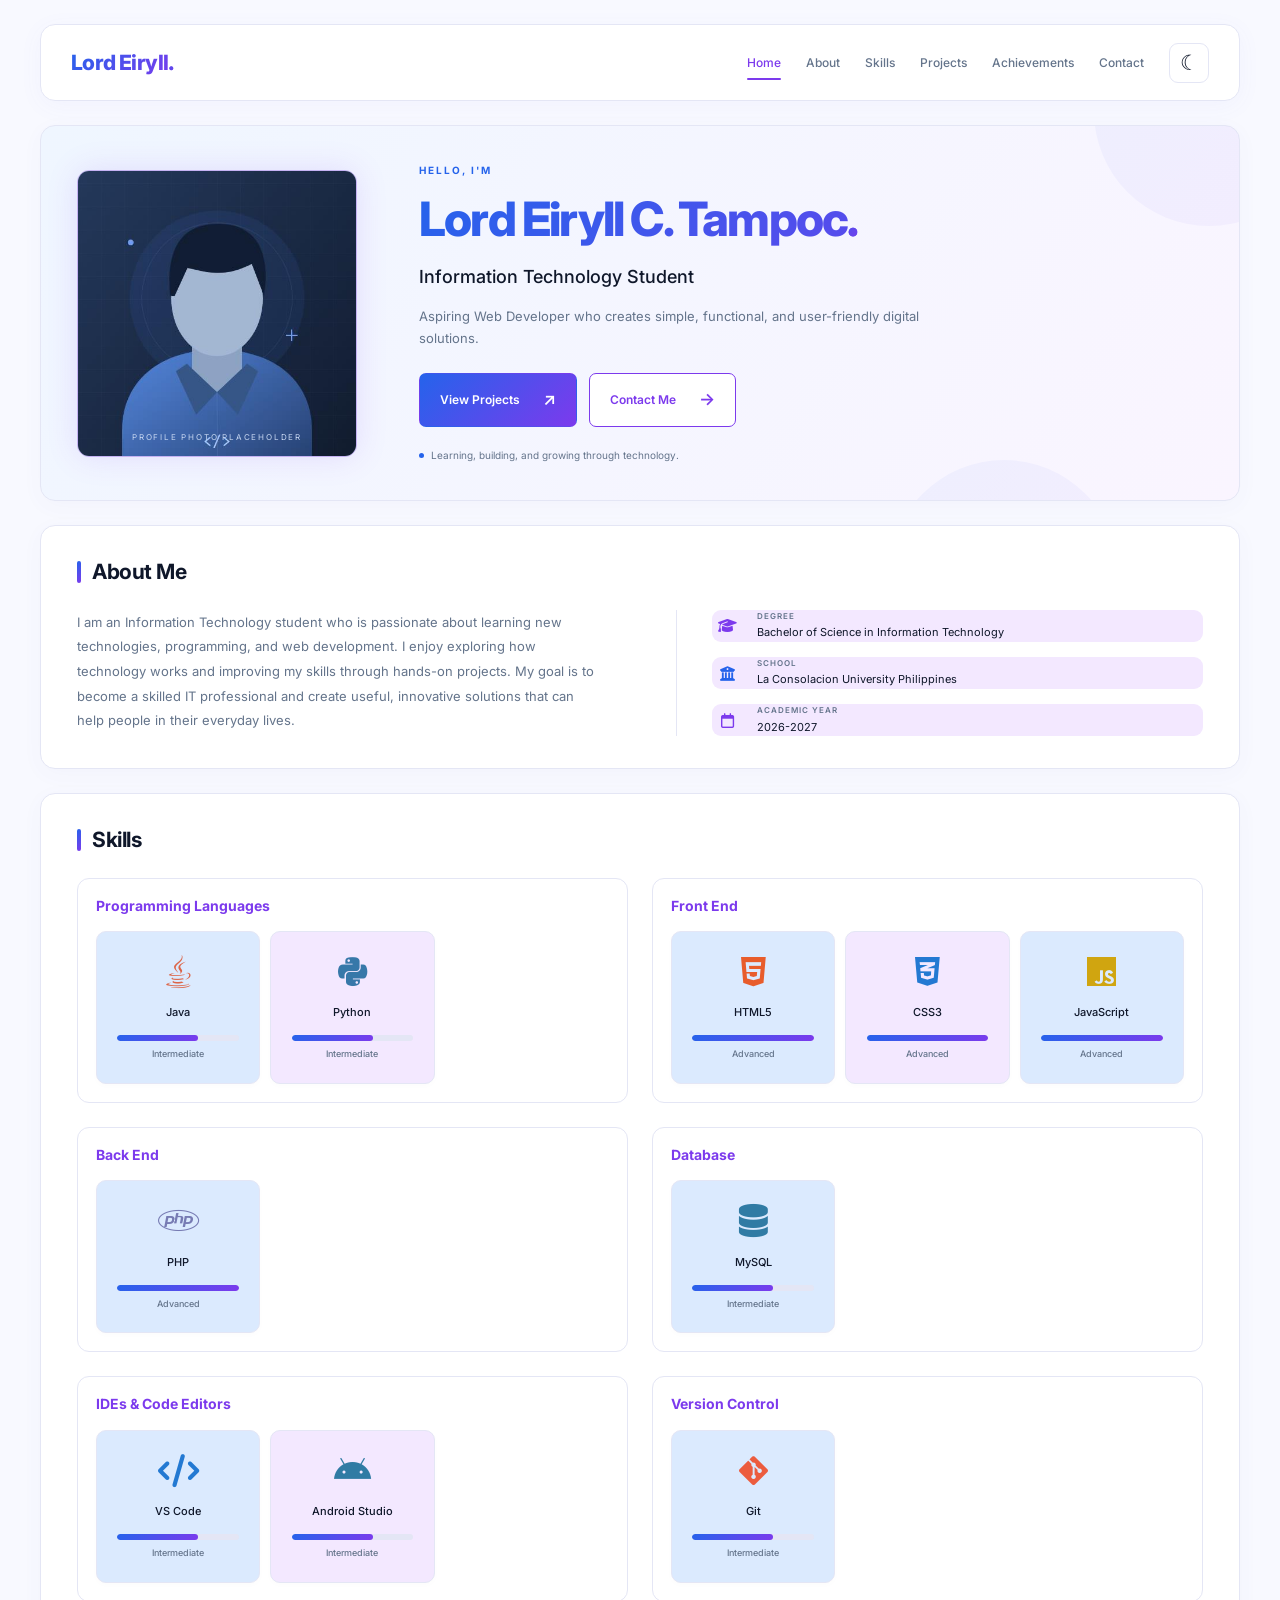
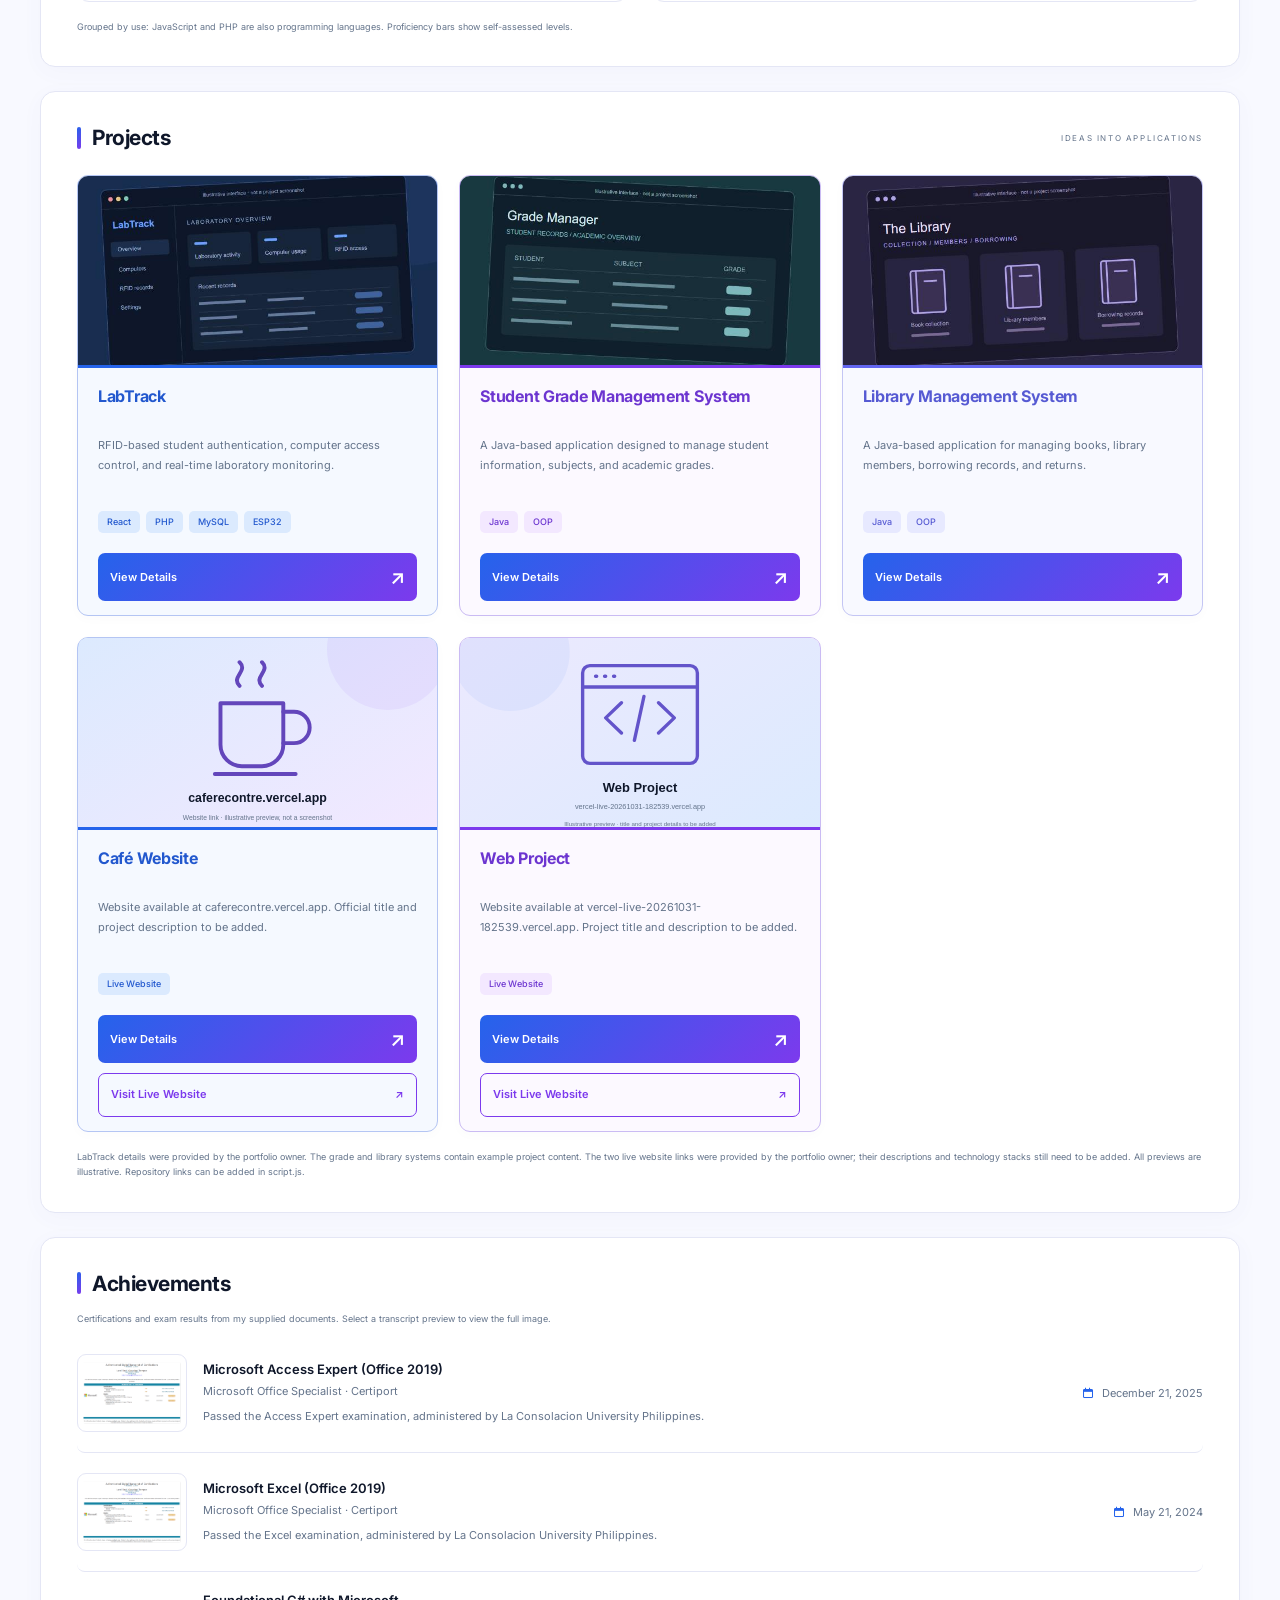
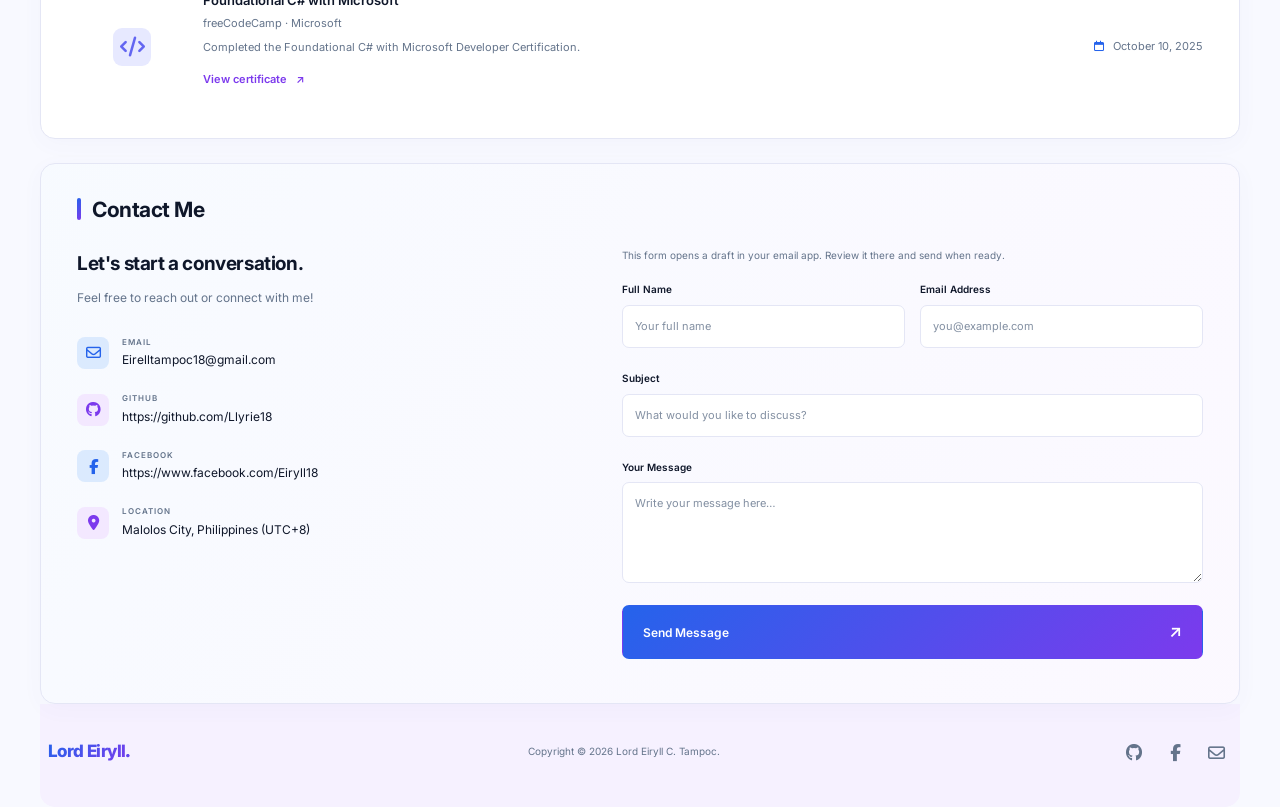
==== commit ebc843ff: "Add files via upload" ====
--- a/index.html
+++ b/index.html
@@ -70,21 +70,21 @@
     <p class="section-note">Grouped by use: JavaScript and PHP are also programming languages. Proficiency bars show self-assessed levels.</p>
   </section>
   <section id="projects" class="card" aria-labelledby="projects-title"><div class="section-heading"><h2 id="projects-title" class="section-title">Projects</h2><span class="section-kicker">IDEAS INTO APPLICATIONS</span></div><div class="projects-grid">
-    <article class="project-card"><img src="assets/images/labtrack.jpg" onerror="this.onerror=null;this.src='assets/images/project1.svg'" alt="Illustrative LabTrack dashboard placeholder, not an actual project screenshot" width="640" height="420" loading="lazy"><div class="project-content"><h3>LabTrack</h3><p>RFID-Based Computer Laboratory Tracking System.</p><div class="tags"><span>PHP</span><span>MySQL</span><span>Arduino</span></div><button class="project-link" data-project="labtrack">View Details <span aria-hidden="true">↗</span></button></div></article>
+    <article class="project-card"><img src="assets/images/labtrack.jpg" onerror="this.onerror=null;this.src='assets/images/project1.svg'" alt="Illustrative LabTrack dashboard placeholder, not an actual project screenshot" width="640" height="420" loading="lazy"><div class="project-content"><h3>LabTrack</h3><p>RFID-based student authentication, computer access control, and real-time laboratory monitoring.</p><div class="tags"><span>React</span><span>PHP</span><span>MySQL</span><span>ESP32</span></div><button class="project-link" data-project="labtrack">View Details <span aria-hidden="true">↗</span></button></div></article>
     <article class="project-card"><img src="assets/images/grade-system.jpg" onerror="this.onerror=null;this.src='assets/images/project2.svg'" alt="Illustrative student grade interface placeholder, not an actual screenshot" width="640" height="420" loading="lazy"><div class="project-content"><h3>Student Grade Management System</h3><p>A Java-based application designed to manage student information, subjects, and academic grades.</p><div class="tags"><span>Java</span><span>OOP</span></div><button class="project-link" data-project="grades">View Details <span aria-hidden="true">↗</span></button></div></article>
     <article class="project-card"><img src="assets/images/library-system.jpg" onerror="this.onerror=null;this.src='assets/images/project3.svg'" alt="Illustrative library interface placeholder, not an actual screenshot" width="640" height="420" loading="lazy"><div class="project-content"><h3>Library Management System</h3><p>A Java-based application for managing books, library members, borrowing records, and returns.</p><div class="tags"><span>Java</span><span>OOP</span></div><button class="project-link" data-project="library">View Details <span aria-hidden="true">↗</span></button></div></article>
     <article class="project-card"><img src="assets/images/cafe-website.svg" alt="Illustrative café website link preview, not an actual screenshot" width="640" height="420" loading="lazy"><div class="project-content"><h3>Café Website</h3><p>Website available at caferecontre.vercel.app. Official title and project description to be added.</p><div class="tags"><span>Live Website</span></div><button class="project-link" data-project="cafe">View Details <span aria-hidden="true">↗</span></button><a class="live-project-link" href="https://caferecontre.vercel.app/" target="_blank" rel="noopener noreferrer">Visit Live Website <span aria-hidden="true">↗</span><span class="sr-only"> (opens in a new tab)</span></a></div></article>
     <article class="project-card"><img src="assets/images/web-project.svg" alt="Illustrative web project link preview, not an actual screenshot" width="640" height="420" loading="lazy"><div class="project-content"><h3>Web Project</h3><p>Website available at vercel-live-20261031-182539.vercel.app. Project title and description to be added.</p><div class="tags"><span>Live Website</span></div><button class="project-link" data-project="webproject">View Details <span aria-hidden="true">↗</span></button><a class="live-project-link" href="https://vercel-live-20261031-182539.vercel.app/" target="_blank" rel="noopener noreferrer">Visit Live Website <span aria-hidden="true">↗</span><span class="sr-only"> (opens in a new tab)</span></a></div></article>
-    </div><p class="section-note">The first three entries contain example project content. The two live website links were provided by the portfolio owner; their descriptions and technology stacks still need to be added. All previews are illustrative. Repository links can be added in script.js.</p></section>
+    </div><p class="section-note">LabTrack details were provided by the portfolio owner. The grade and library systems contain example project content. The two live website links were provided by the portfolio owner; their descriptions and technology stacks still need to be added. All previews are illustrative. Repository links can be added in script.js.</p></section>
   <section id="achievements" class="card" aria-labelledby="achievements-title"><h2 id="achievements-title" class="section-title">Achievements</h2><p class="section-note achievement-notice">Certifications and exam results from my supplied documents. Select a transcript preview to view the full image.</p><div class="achievement-list">
     <article class="achievement-row"><a class="achievement-thumbnail" href="assets/achivements/49941D71-0CC8-422C-9EF7-8D087858F15B.png" target="_blank" rel="noopener noreferrer" aria-label="View Microsoft Access Expert certification transcript (opens in a new tab)"><img src="assets/achivements/49941D71-0CC8-422C-9EF7-8D087858F15B.png" alt="Certiport transcript listing passed Access Expert and Excel examinations" width="989" height="627" loading="lazy"></a><div><h3>Microsoft Access Expert (Office 2019)</h3><p>Microsoft Office Specialist · Certiport</p><p>Passed the Access Expert examination, administered by La Consolacion University Philippines.</p></div><time class="achievement-date" datetime="2025-12-21"><i class="fa-regular fa-calendar" aria-hidden="true"></i> December 21, 2025</time></article>
     <article class="achievement-row"><a class="achievement-thumbnail" href="assets/achivements/49941D71-0CC8-422C-9EF7-8D087858F15B.png" target="_blank" rel="noopener noreferrer" aria-label="View Microsoft Excel certification transcript (opens in a new tab)"><img src="assets/achivements/49941D71-0CC8-422C-9EF7-8D087858F15B.png" alt="Certiport transcript listing the passed Microsoft Excel Office 2019 examination" width="989" height="627" loading="lazy"></a><div><h3>Microsoft Excel (Office 2019)</h3><p>Microsoft Office Specialist · Certiport</p><p>Passed the Excel examination, administered by La Consolacion University Philippines.</p></div><time class="achievement-date" datetime="2024-05-21"><i class="fa-regular fa-calendar" aria-hidden="true"></i> May 21, 2024</time></article>
     <article class="achievement-row"><span class="achievement-icon" aria-hidden="true"><i class="fa-solid fa-code"></i></span><div><h3>Foundational C# with Microsoft</h3><p>freeCodeCamp · Microsoft</p><p>Completed the Foundational C# with Microsoft Developer Certification.</p><a class="achievement-certificate-link" href="https://www.freecodecamp.org/certification/fcc-7feffb3c-b071-4358-bc0a-ec9bc4c1182f/foundational-c-sharp-with-microsoft" target="_blank" rel="noopener noreferrer">View certificate <span aria-hidden="true">↗</span><span class="sr-only"> (opens in a new tab)</span></a></div><time class="achievement-date" datetime="2025-10-10"><i class="fa-regular fa-calendar" aria-hidden="true"></i> October 10, 2025</time></article>
     </div></section>
-  <section id="contact" class="card" aria-labelledby="contact-title"><h2 id="contact-title" class="section-title">Contact Me</h2><div class="contact-grid"><div class="contact-copy"><h3>Let's start a conversation.</h3><p>Feel free to reach out or connect with me!</p><div class="contact-list"><div><span class="detail-icon" aria-hidden="true"><i class="fa-regular fa-envelope"></i></span><div><span class="small-label">EMAIL</span><span id="contact-email"><a href="mailto:Eirelltampoc18@gmail.com">Eirelltampoc18@gmail.com</a></span></div></div><div><span class="detail-icon" aria-hidden="true"><i class="fa-brands fa-github"></i></span><div><span class="small-label">GITHUB</span><span id="contact-github"><a href="https://github.com/Llyrie18">https://github.com/Llyrie18</a></span></div></div><div><span class="detail-icon" aria-hidden="true"><i class="fa-brands fa-linkedin-in"></i></span><div><span class="small-label">LINKEDIN</span><span id="contact-linkedin">[Your LinkedIn profile URL]</span></div></div><div><span class="detail-icon" aria-hidden="true"><i class="fa-brands fa-facebook-f"></i></span><div><span class="small-label">FACEBOOK</span><span id="contact-facebook"><a href="https://www.facebook.com/Eiryll18">https://www.facebook.com/Eiryll18</a></span></div></div><div><span class="detail-icon" aria-hidden="true"><i class="fa-solid fa-location-dot"></i></span><div><span class="small-label">LOCATION</span><span>Malolos City, Philippines (UTC+8)</span></div></div></div></div>
+  <section id="contact" class="card" aria-labelledby="contact-title"><h2 id="contact-title" class="section-title">Contact Me</h2><div class="contact-grid"><div class="contact-copy"><h3>Let's start a conversation.</h3><p>Feel free to reach out or connect with me!</p><div class="contact-list"><div><span class="detail-icon" aria-hidden="true"><i class="fa-regular fa-envelope"></i></span><div><span class="small-label">EMAIL</span><span id="contact-email"><a href="mailto:Eirelltampoc18@gmail.com">Eirelltampoc18@gmail.com</a></span></div></div><div><span class="detail-icon" aria-hidden="true"><i class="fa-brands fa-github"></i></span><div><span class="small-label">GITHUB</span><span id="contact-github"><a href="https://github.com/Llyrie18">https://github.com/Llyrie18</a></span></div></div><div><span class="detail-icon" aria-hidden="true"><i class="fa-brands fa-facebook-f"></i></span><div><span class="small-label">FACEBOOK</span><span id="contact-facebook"><a href="https://www.facebook.com/Eiryll18">https://www.facebook.com/Eiryll18</a></span></div></div><div><span class="detail-icon" aria-hidden="true"><i class="fa-solid fa-location-dot"></i></span><div><span class="small-label">LOCATION</span><span>Malolos City, Philippines (UTC+8)</span></div></div></div></div>
     <form id="contact-form" novalidate><p id="form-help">This form opens a draft in your email app. Review it there and send when ready.</p><div class="form-row"><div><label for="name">Full Name</label><input id="name" name="name" autocomplete="name" placeholder="Your full name" required maxlength="100" aria-describedby="name-error"><span id="name-error" class="field-error"></span></div><div><label for="email">Email Address</label><input id="email" name="email" type="email" autocomplete="email" placeholder="you@example.com" required maxlength="254" aria-describedby="email-error"><span id="email-error" class="field-error"></span></div></div><label for="subject">Subject</label><input id="subject" name="subject" placeholder="What would you like to discuss?" required maxlength="160" aria-describedby="subject-error"><span id="subject-error" class="field-error"></span><label for="message">Your Message</label><textarea id="message" name="message" rows="4" placeholder="Write your message here…" required maxlength="5000" aria-describedby="message-error"></textarea><span id="message-error" class="field-error"></span><button class="button primary" type="submit">Send Message <span aria-hidden="true">↗</span></button><p id="form-status" role="status" aria-live="polite"></p></form></div></section>
 </main>
-<footer class="footer wrap"><a class="brand" href="#home">Lord Eiryll<span class="accent">.</span></a><p>Copyright © <span id="year">2026</span> Lord Eiryll C. Tampoc.</p><div class="footer-social"><a href="https://github.com/Llyrie18" data-profile="github" aria-label="GitHub profile"><i class="fa-brands fa-github" aria-hidden="true"></i></a><a href="#contact" data-profile="linkedin" aria-label="LinkedIn profile setup"><i class="fa-brands fa-linkedin-in" aria-hidden="true"></i></a><a href="https://www.facebook.com/Eiryll18" data-profile="facebook" aria-label="Facebook profile"><i class="fa-brands fa-facebook-f" aria-hidden="true"></i></a><a href="mailto:Eirelltampoc18@gmail.com" data-email aria-label="Email contact"><i class="fa-regular fa-envelope" aria-hidden="true"></i></a></div></footer>
+<footer class="footer wrap"><a class="brand" href="#home">Lord Eiryll<span class="accent">.</span></a><p>Copyright © <span id="year">2026</span> Lord Eiryll C. Tampoc.</p><div class="footer-social"><a href="https://github.com/Llyrie18" data-profile="github" aria-label="GitHub profile"><i class="fa-brands fa-github" aria-hidden="true"></i></a><a href="https://www.facebook.com/Eiryll18" data-profile="facebook" aria-label="Facebook profile"><i class="fa-brands fa-facebook-f" aria-hidden="true"></i></a><a href="mailto:Eirelltampoc18@gmail.com" data-email aria-label="Email contact"><i class="fa-regular fa-envelope" aria-hidden="true"></i></a></div></footer>
 <button id="back-to-top" class="icon-button back-to-top" aria-label="Back to top" hidden>↑</button>
-<dialog id="project-dialog" aria-labelledby="dialog-title"><button id="close-dialog" class="icon-button close-dialog" aria-label="Close project details">×</button><p class="eyebrow">PROJECT OVERVIEW · EXAMPLE CONTENT</p><h2 id="dialog-title"></h2><img id="dialog-image" src="assets/images/project1.svg" alt="Illustrative project preview" width="640" height="420"><p id="dialog-description"></p><h3>Key features</h3><ul id="dialog-scope"></ul><h3>Technology stack</h3><div id="dialog-technologies" class="tags"></div><p class="editable-note">[Add your role, development dates, challenges, and verified outcomes. Confirm that this example matches your own work.]</p><p id="dialog-repository">Repository URL has not been provided.</p></dialog>
+<dialog id="project-dialog" aria-labelledby="dialog-title"><button id="close-dialog" class="icon-button close-dialog" aria-label="Close project details">×</button><p id="dialog-eyebrow" class="eyebrow">PROJECT OVERVIEW</p><h2 id="dialog-title"></h2><p id="dialog-type" class="project-type" hidden></p><img id="dialog-image" src="assets/images/project1.svg" alt="Illustrative project preview" width="640" height="420"><p id="dialog-description"></p><h3>Key features</h3><ul id="dialog-scope"></ul><h3>Technology stack</h3><div id="dialog-technologies" class="tags"></div><dl id="dialog-stack-details" class="project-stack" hidden></dl><section id="dialog-contribution" hidden><h3>My Role and Contribution</h3><p id="dialog-contribution-text"></p></section><section id="dialog-objective" hidden><h3>Project Objective</h3><p id="dialog-objective-text"></p></section><p id="dialog-placeholder-note" class="editable-note">[Add your role, development dates, challenges, and verified outcomes. Confirm that this example matches your own work.]</p><p id="dialog-repository">Repository URL has not been provided.</p></dialog>
 </body></html>
--- a/style.css
+++ b/style.css
@@ -1012,3 +1012,4 @@
 
 .live-project-link{display:flex;align-items:center;justify-content:space-between;gap:12px;min-height:44px;margin-top:10px;padding:8px 12px;border:1px solid var(--purple);border-radius:7px;color:var(--purple);font-size:11px;font-weight:600}.live-project-link:hover{background:var(--lavender)}.project-content p{overflow-wrap:anywhere}.project-card:nth-child(4){--project-accent:var(--blue);--project-soft:var(--light)}.project-card:nth-child(5){--project-accent:var(--purple);--project-soft:var(--lavender)}.sr-only{position:absolute;width:1px;height:1px;padding:0;margin:-1px;overflow:hidden;clip:rect(0,0,0,0);white-space:nowrap;border:0}
 /* Supplied achievement documents: keep the original list, with readable previews. */ .achievement-row{grid-template-columns:110px minmax(0,1fr) auto}.achievement-thumbnail{display:flex;align-items:center;justify-content:center;width:110px;min-height:78px;border:1px solid var(--border);border-radius:9px;padding:5px;background:var(--card);transition:border-color .18s,box-shadow .18s}.achievement-thumbnail img{width:100%;height:auto;object-fit:contain;border-radius:3px}.achievement-thumbnail:hover{border-color:var(--purple);box-shadow:0 3px 12px #7c3aed18}.achievement-certificate-link{display:inline-flex;align-items:center;gap:9px;min-height:44px;color:var(--purple);font-size:11px;font-weight:600}.achievement-certificate-link:hover{text-decoration:underline}.achievement-row>.achievement-icon{justify-self:center}@media(max-width:767px){.achievement-row{grid-template-columns:70px minmax(0,1fr)}.achievement-thumbnail{width:70px;min-height:54px}.achievement-date{grid-column:2}}
+.project-type{color:var(--purple);font-size:12px;font-weight:600}.project-stack{display:grid;grid-template-columns:145px minmax(0,1fr);gap:10px 16px;padding:16px;background:var(--light);border-radius:9px;font-size:12px}.project-stack dt{font-weight:600;color:var(--text)}.project-stack dd{margin:0;color:var(--muted);overflow-wrap:anywhere}@media(max-width:520px){.project-stack{grid-template-columns:1fr;gap:4px}.project-stack dd{margin-bottom:10px}}
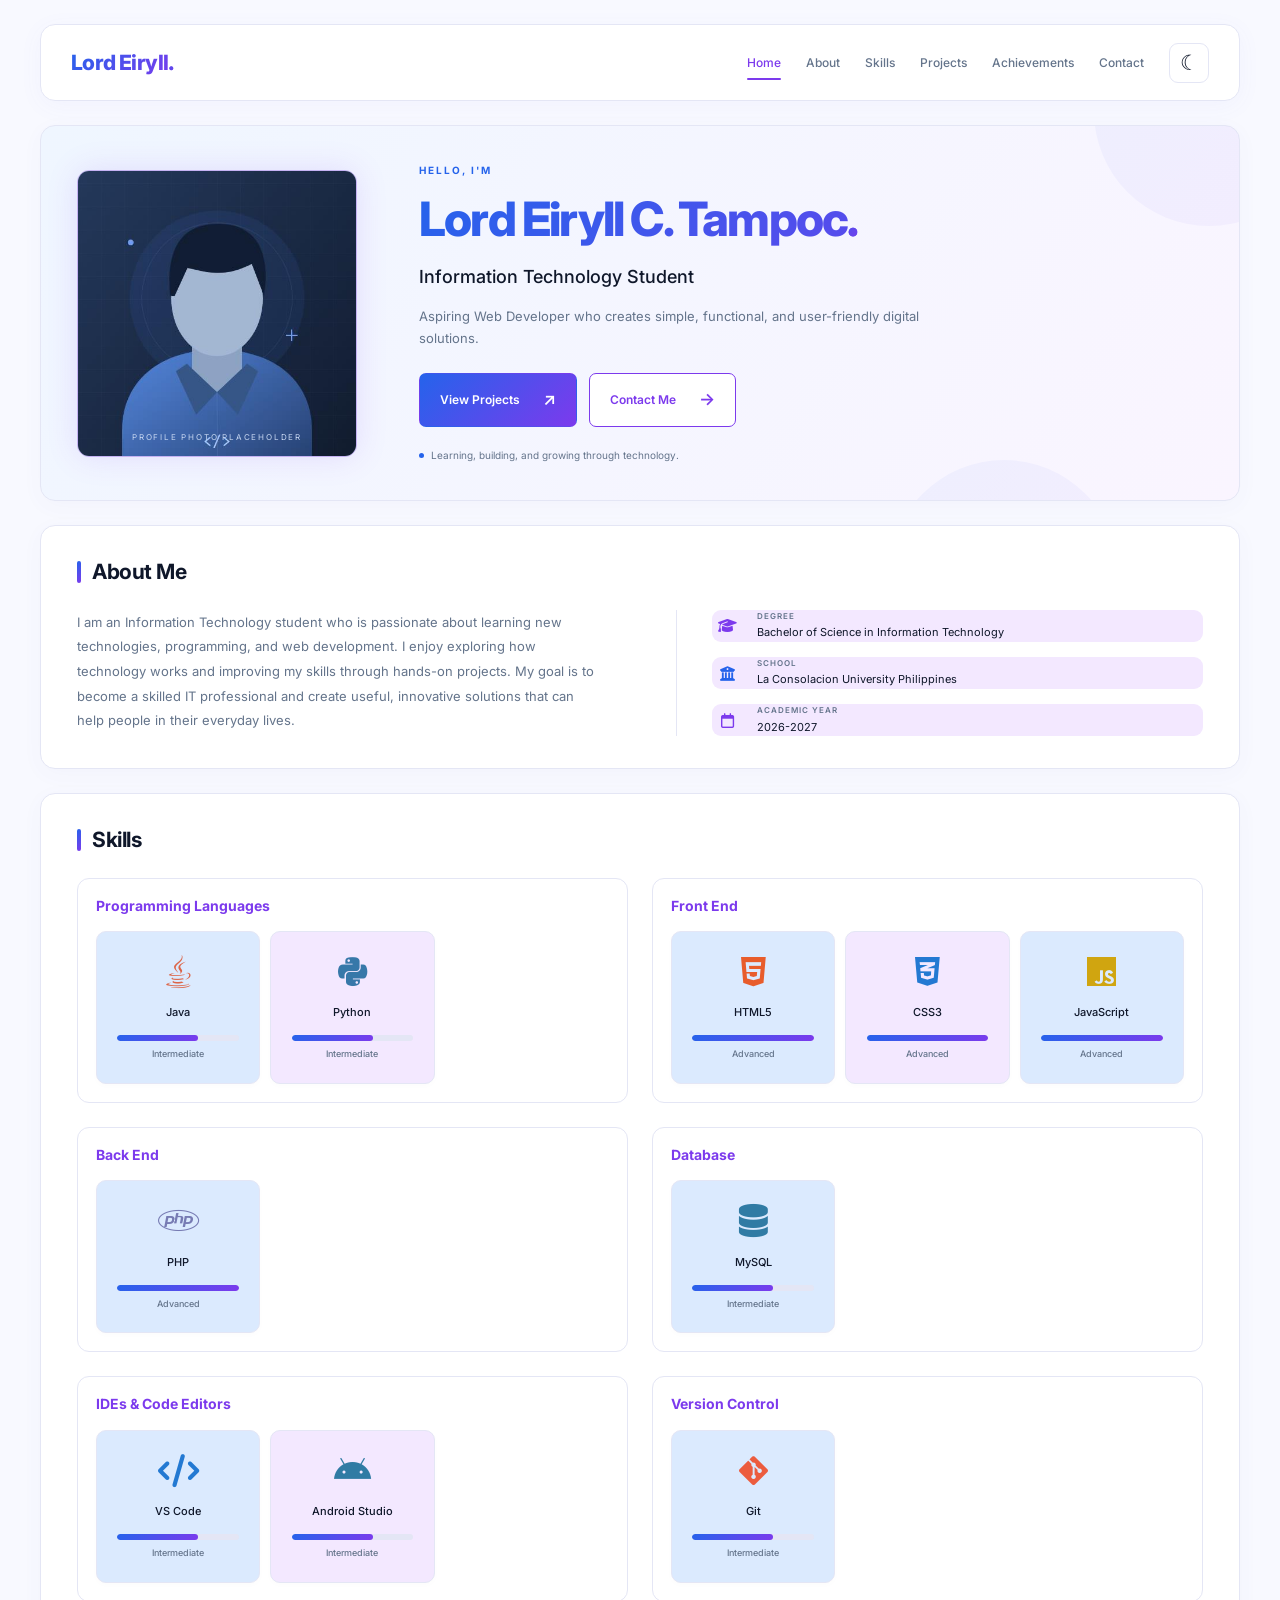
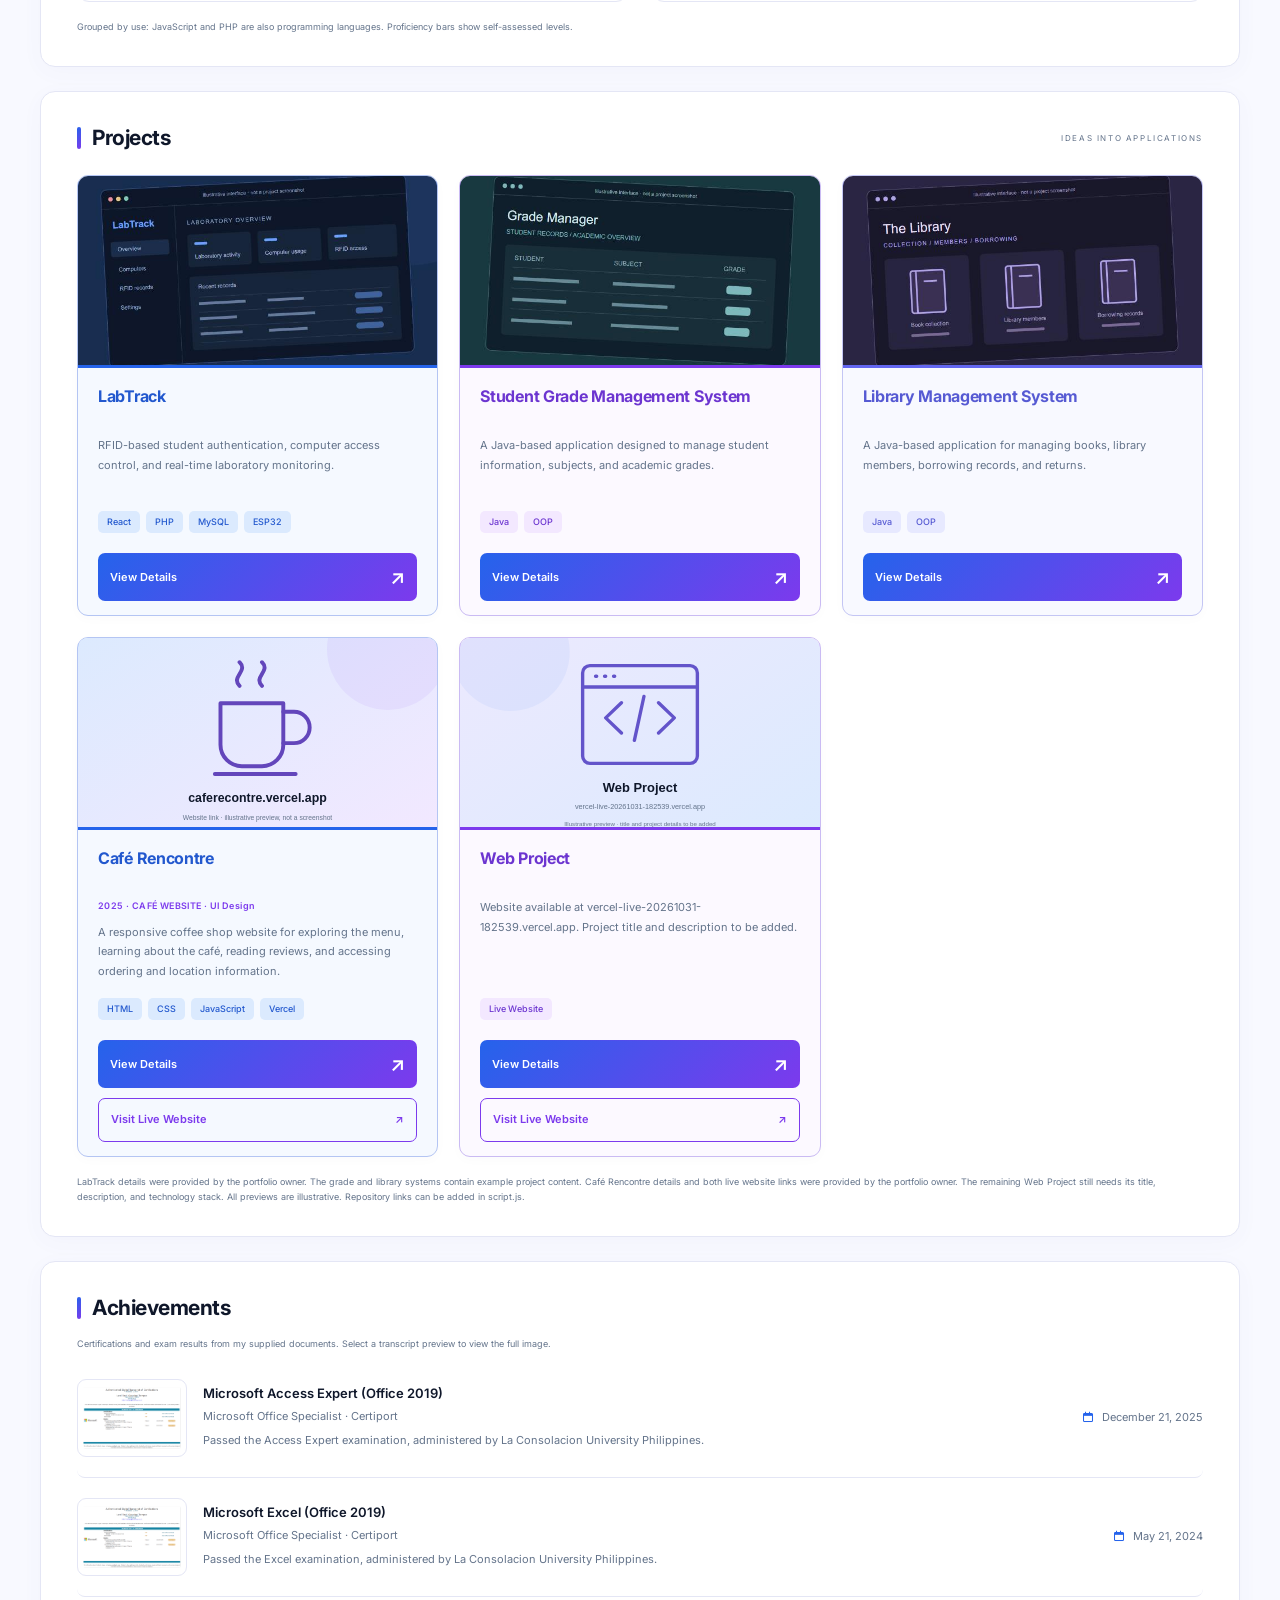
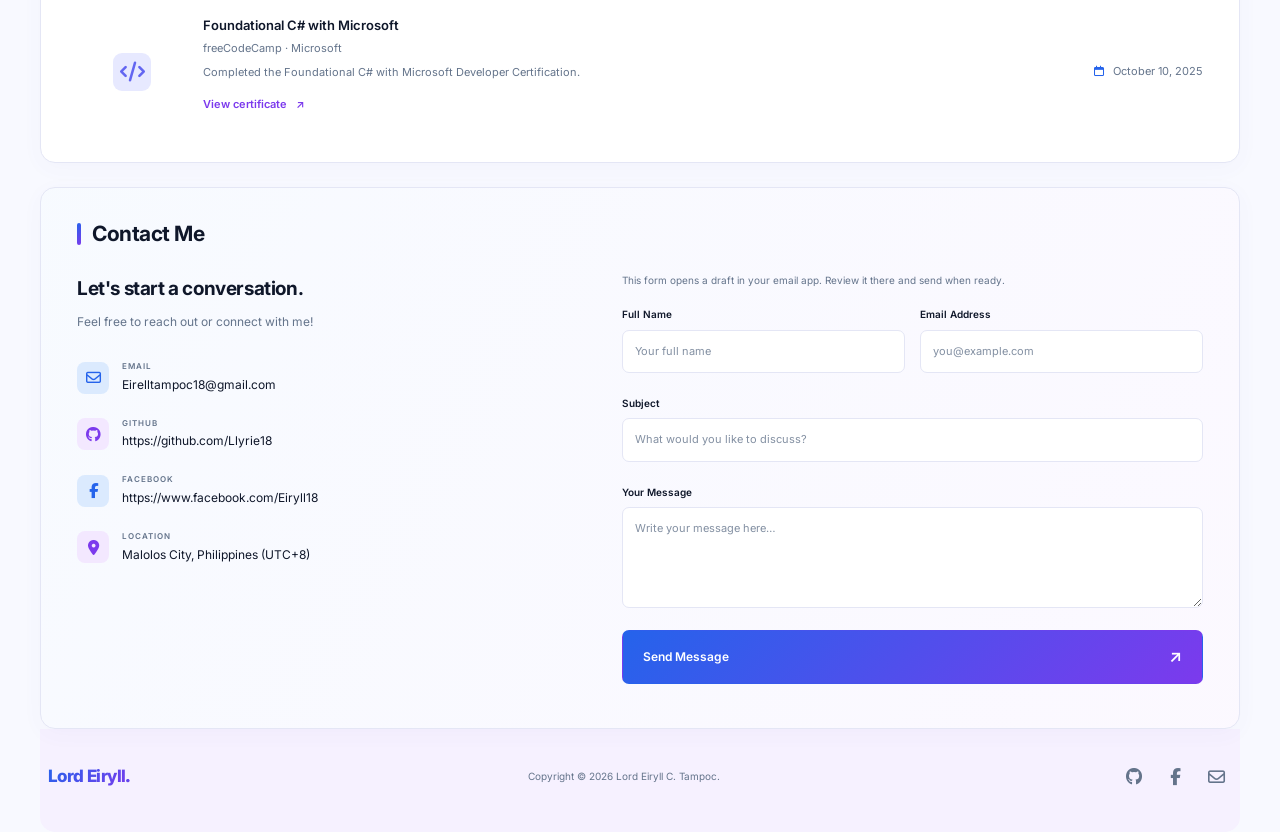
==== commit bed58a39: "Add files via upload" ====
--- a/index.html
+++ b/index.html
@@ -73,9 +73,9 @@
     <article class="project-card"><img src="assets/images/labtrack.jpg" onerror="this.onerror=null;this.src='assets/images/project1.svg'" alt="Illustrative LabTrack dashboard placeholder, not an actual project screenshot" width="640" height="420" loading="lazy"><div class="project-content"><h3>LabTrack</h3><p>RFID-based student authentication, computer access control, and real-time laboratory monitoring.</p><div class="tags"><span>React</span><span>PHP</span><span>MySQL</span><span>ESP32</span></div><button class="project-link" data-project="labtrack">View Details <span aria-hidden="true">↗</span></button></div></article>
     <article class="project-card"><img src="assets/images/grade-system.jpg" onerror="this.onerror=null;this.src='assets/images/project2.svg'" alt="Illustrative student grade interface placeholder, not an actual screenshot" width="640" height="420" loading="lazy"><div class="project-content"><h3>Student Grade Management System</h3><p>A Java-based application designed to manage student information, subjects, and academic grades.</p><div class="tags"><span>Java</span><span>OOP</span></div><button class="project-link" data-project="grades">View Details <span aria-hidden="true">↗</span></button></div></article>
     <article class="project-card"><img src="assets/images/library-system.jpg" onerror="this.onerror=null;this.src='assets/images/project3.svg'" alt="Illustrative library interface placeholder, not an actual screenshot" width="640" height="420" loading="lazy"><div class="project-content"><h3>Library Management System</h3><p>A Java-based application for managing books, library members, borrowing records, and returns.</p><div class="tags"><span>Java</span><span>OOP</span></div><button class="project-link" data-project="library">View Details <span aria-hidden="true">↗</span></button></div></article>
-    <article class="project-card"><img src="assets/images/cafe-website.svg" alt="Illustrative café website link preview, not an actual screenshot" width="640" height="420" loading="lazy"><div class="project-content"><h3>Café Website</h3><p>Website available at caferecontre.vercel.app. Official title and project description to be added.</p><div class="tags"><span>Live Website</span></div><button class="project-link" data-project="cafe">View Details <span aria-hidden="true">↗</span></button><a class="live-project-link" href="https://caferecontre.vercel.app/" target="_blank" rel="noopener noreferrer">Visit Live Website <span aria-hidden="true">↗</span><span class="sr-only"> (opens in a new tab)</span></a></div></article>
+    <article class="project-card"><img src="assets/images/cafe-website.svg" alt="Illustrative café website link preview, not an actual screenshot" width="640" height="420" loading="lazy"><div class="project-content"><h3>Café Rencontre</h3><p class="project-card-meta">2025 · CAFÉ WEBSITE · UI Design</p><p>A responsive coffee shop website for exploring the menu, learning about the café, reading reviews, and accessing ordering and location information.</p><div class="tags"><span>HTML</span><span>CSS</span><span>JavaScript</span><span>Vercel</span></div><button class="project-link" data-project="cafe">View Details <span aria-hidden="true">↗</span></button><a class="live-project-link" href="https://caferecontre.vercel.app/" target="_blank" rel="noopener noreferrer">Visit Live Website <span aria-hidden="true">↗</span><span class="sr-only"> (opens in a new tab)</span></a></div></article>
     <article class="project-card"><img src="assets/images/web-project.svg" alt="Illustrative web project link preview, not an actual screenshot" width="640" height="420" loading="lazy"><div class="project-content"><h3>Web Project</h3><p>Website available at vercel-live-20261031-182539.vercel.app. Project title and description to be added.</p><div class="tags"><span>Live Website</span></div><button class="project-link" data-project="webproject">View Details <span aria-hidden="true">↗</span></button><a class="live-project-link" href="https://vercel-live-20261031-182539.vercel.app/" target="_blank" rel="noopener noreferrer">Visit Live Website <span aria-hidden="true">↗</span><span class="sr-only"> (opens in a new tab)</span></a></div></article>
-    </div><p class="section-note">LabTrack details were provided by the portfolio owner. The grade and library systems contain example project content. The two live website links were provided by the portfolio owner; their descriptions and technology stacks still need to be added. All previews are illustrative. Repository links can be added in script.js.</p></section>
+    </div><p class="section-note">LabTrack details were provided by the portfolio owner. The grade and library systems contain example project content. Café Rencontre details and both live website links were provided by the portfolio owner. The remaining Web Project still needs its title, description, and technology stack. All previews are illustrative. Repository links can be added in script.js.</p></section>
   <section id="achievements" class="card" aria-labelledby="achievements-title"><h2 id="achievements-title" class="section-title">Achievements</h2><p class="section-note achievement-notice">Certifications and exam results from my supplied documents. Select a transcript preview to view the full image.</p><div class="achievement-list">
     <article class="achievement-row"><a class="achievement-thumbnail" href="assets/achivements/49941D71-0CC8-422C-9EF7-8D087858F15B.png" target="_blank" rel="noopener noreferrer" aria-label="View Microsoft Access Expert certification transcript (opens in a new tab)"><img src="assets/achivements/49941D71-0CC8-422C-9EF7-8D087858F15B.png" alt="Certiport transcript listing passed Access Expert and Excel examinations" width="989" height="627" loading="lazy"></a><div><h3>Microsoft Access Expert (Office 2019)</h3><p>Microsoft Office Specialist · Certiport</p><p>Passed the Access Expert examination, administered by La Consolacion University Philippines.</p></div><time class="achievement-date" datetime="2025-12-21"><i class="fa-regular fa-calendar" aria-hidden="true"></i> December 21, 2025</time></article>
     <article class="achievement-row"><a class="achievement-thumbnail" href="assets/achivements/49941D71-0CC8-422C-9EF7-8D087858F15B.png" target="_blank" rel="noopener noreferrer" aria-label="View Microsoft Excel certification transcript (opens in a new tab)"><img src="assets/achivements/49941D71-0CC8-422C-9EF7-8D087858F15B.png" alt="Certiport transcript listing the passed Microsoft Excel Office 2019 examination" width="989" height="627" loading="lazy"></a><div><h3>Microsoft Excel (Office 2019)</h3><p>Microsoft Office Specialist · Certiport</p><p>Passed the Excel examination, administered by La Consolacion University Philippines.</p></div><time class="achievement-date" datetime="2024-05-21"><i class="fa-regular fa-calendar" aria-hidden="true"></i> May 21, 2024</time></article>
--- a/style.css
+++ b/style.css
@@ -1013,3 +1013,4 @@
 .live-project-link{display:flex;align-items:center;justify-content:space-between;gap:12px;min-height:44px;margin-top:10px;padding:8px 12px;border:1px solid var(--purple);border-radius:7px;color:var(--purple);font-size:11px;font-weight:600}.live-project-link:hover{background:var(--lavender)}.project-content p{overflow-wrap:anywhere}.project-card:nth-child(4){--project-accent:var(--blue);--project-soft:var(--light)}.project-card:nth-child(5){--project-accent:var(--purple);--project-soft:var(--lavender)}.sr-only{position:absolute;width:1px;height:1px;padding:0;margin:-1px;overflow:hidden;clip:rect(0,0,0,0);white-space:nowrap;border:0}
 /* Supplied achievement documents: keep the original list, with readable previews. */ .achievement-row{grid-template-columns:110px minmax(0,1fr) auto}.achievement-thumbnail{display:flex;align-items:center;justify-content:center;width:110px;min-height:78px;border:1px solid var(--border);border-radius:9px;padding:5px;background:var(--card);transition:border-color .18s,box-shadow .18s}.achievement-thumbnail img{width:100%;height:auto;object-fit:contain;border-radius:3px}.achievement-thumbnail:hover{border-color:var(--purple);box-shadow:0 3px 12px #7c3aed18}.achievement-certificate-link{display:inline-flex;align-items:center;gap:9px;min-height:44px;color:var(--purple);font-size:11px;font-weight:600}.achievement-certificate-link:hover{text-decoration:underline}.achievement-row>.achievement-icon{justify-self:center}@media(max-width:767px){.achievement-row{grid-template-columns:70px minmax(0,1fr)}.achievement-thumbnail{width:70px;min-height:54px}.achievement-date{grid-column:2}}
 .project-type{color:var(--purple);font-size:12px;font-weight:600}.project-stack{display:grid;grid-template-columns:145px minmax(0,1fr);gap:10px 16px;padding:16px;background:var(--light);border-radius:9px;font-size:12px}.project-stack dt{font-weight:600;color:var(--text)}.project-stack dd{margin:0;color:var(--muted);overflow-wrap:anywhere}@media(max-width:520px){.project-stack{grid-template-columns:1fr;gap:4px}.project-stack dd{margin-bottom:10px}}
+.project-content .project-card-meta{min-height:0;margin:8px 0 0;font-size:9px;font-weight:600;color:var(--purple);letter-spacing:.4px}
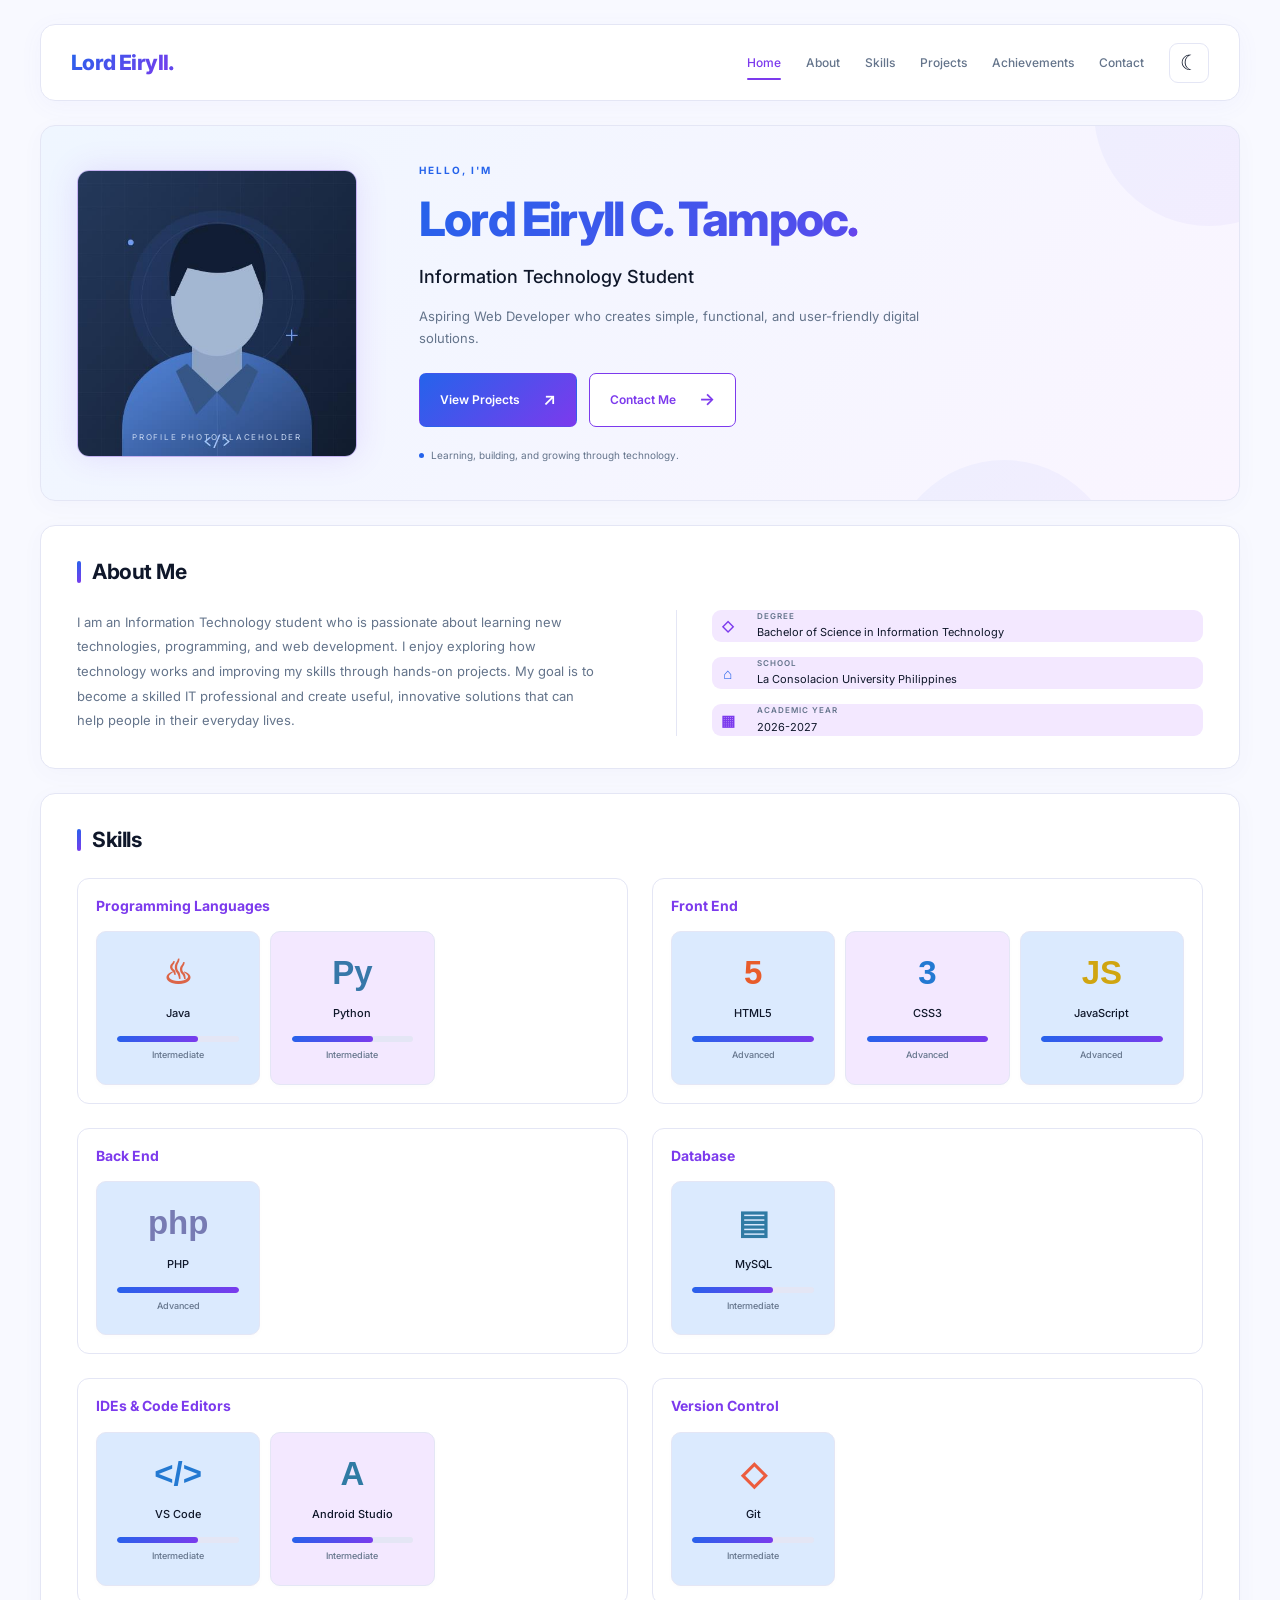
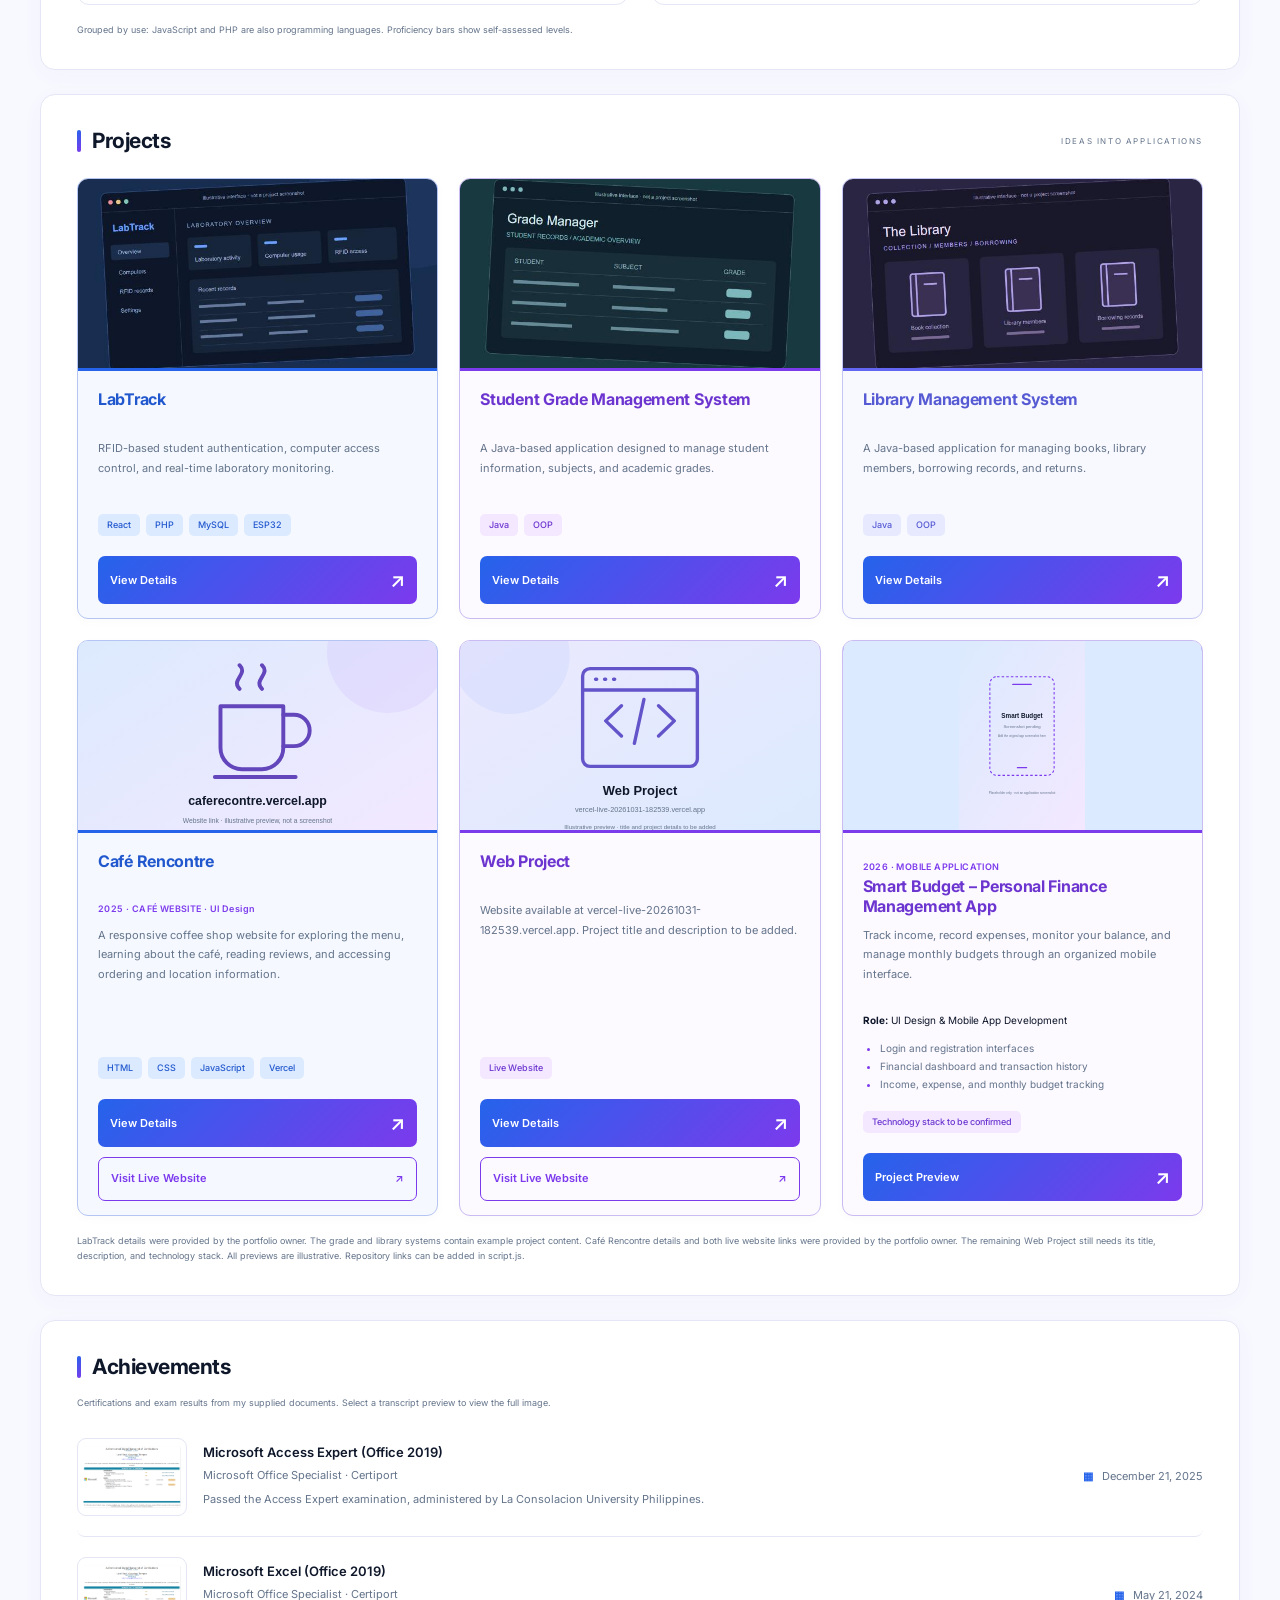
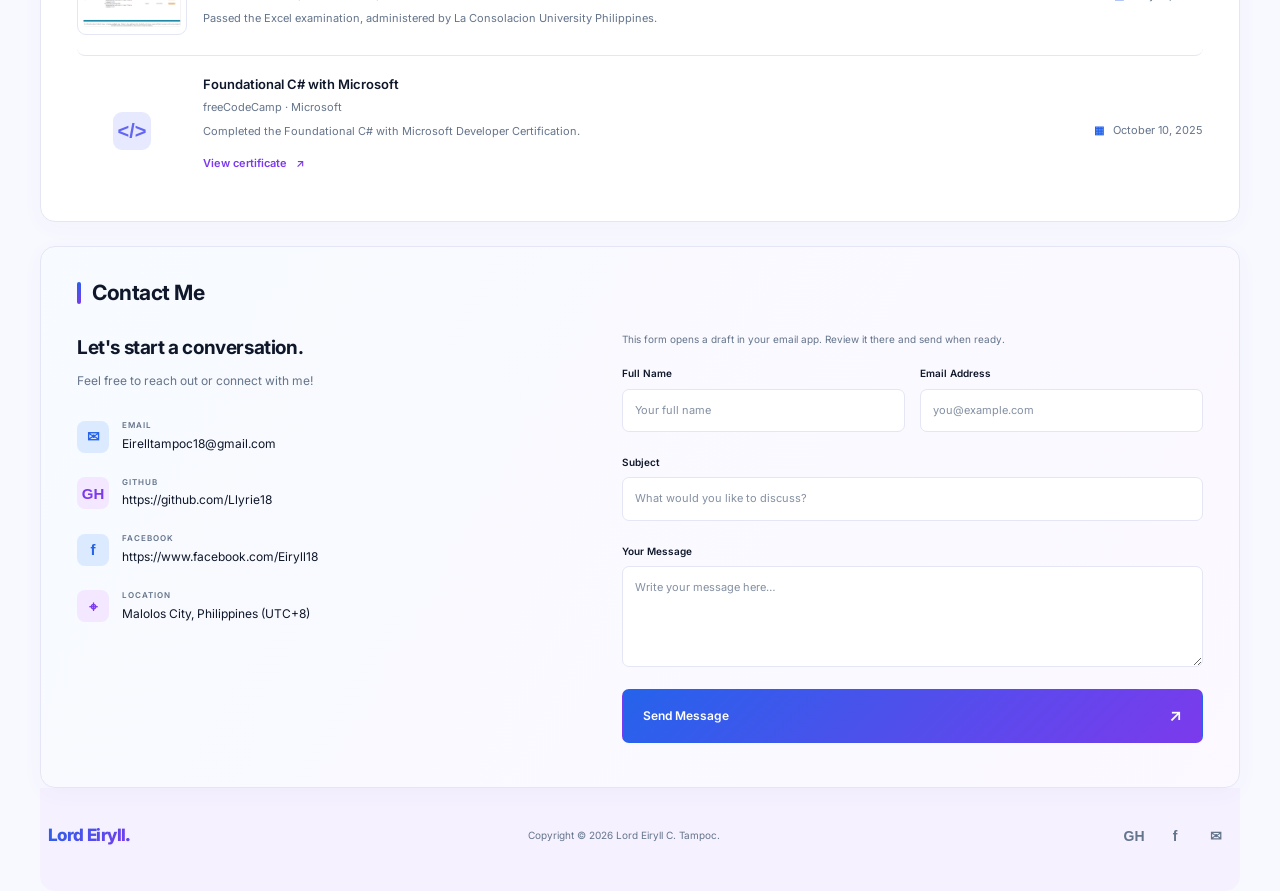
==== commit 86ce0454: "Add files via upload" ====
--- a/index.html
+++ b/index.html
@@ -75,6 +75,19 @@
     <article class="project-card"><img src="assets/images/library-system.jpg" onerror="this.onerror=null;this.src='assets/images/project3.svg'" alt="Illustrative library interface placeholder, not an actual screenshot" width="640" height="420" loading="lazy"><div class="project-content"><h3>Library Management System</h3><p>A Java-based application for managing books, library members, borrowing records, and returns.</p><div class="tags"><span>Java</span><span>OOP</span></div><button class="project-link" data-project="library">View Details <span aria-hidden="true">↗</span></button></div></article>
     <article class="project-card"><img src="assets/images/cafe-website.svg" alt="Illustrative café website link preview, not an actual screenshot" width="640" height="420" loading="lazy"><div class="project-content"><h3>Café Rencontre</h3><p class="project-card-meta">2025 · CAFÉ WEBSITE · UI Design</p><p>A responsive coffee shop website for exploring the menu, learning about the café, reading reviews, and accessing ordering and location information.</p><div class="tags"><span>HTML</span><span>CSS</span><span>JavaScript</span><span>Vercel</span></div><button class="project-link" data-project="cafe">View Details <span aria-hidden="true">↗</span></button><a class="live-project-link" href="https://caferecontre.vercel.app/" target="_blank" rel="noopener noreferrer">Visit Live Website <span aria-hidden="true">↗</span><span class="sr-only"> (opens in a new tab)</span></a></div></article>
     <article class="project-card"><img src="assets/images/web-project.svg" alt="Illustrative web project link preview, not an actual screenshot" width="640" height="420" loading="lazy"><div class="project-content"><h3>Web Project</h3><p>Website available at vercel-live-20261031-182539.vercel.app. Project title and description to be added.</p><div class="tags"><span>Live Website</span></div><button class="project-link" data-project="webproject">View Details <span aria-hidden="true">↗</span></button><a class="live-project-link" href="https://vercel-live-20261031-182539.vercel.app/" target="_blank" rel="noopener noreferrer">Visit Live Website <span aria-hidden="true">↗</span><span class="sr-only"> (opens in a new tab)</span></a></div></article>
+    <article class="project-card smart-budget-card">
+      <img class="mobile-project-preview" src="assets/images/smart-budget/dashboard.png" onerror="this.onerror=null;this.src='assets/images/smart-budget/preview-pending.svg';this.alt='Smart Budget dashboard screenshot pending — add the original image'" alt="Smart Budget financial dashboard screenshot" width="600" height="900" loading="lazy">
+      <div class="project-content">
+        <p class="project-card-meta">2026 · MOBILE APPLICATION</p>
+        <h3>Smart Budget – Personal Finance Management App</h3>
+        <p>Track income, record expenses, monitor your balance, and manage monthly budgets through an organized mobile interface.</p>
+        <p class="project-card-role"><strong>Role:</strong> UI Design &amp; Mobile App Development</p>
+        <ul class="project-card-features"><li>Login and registration interfaces</li><li>Financial dashboard and transaction history</li><li>Income, expense, and monthly budget tracking</li></ul>
+        <div class="tags"><span>Technology stack to be confirmed</span></div>
+        <button class="project-link" data-project="smartbudget">Project Preview <span aria-hidden="true">↗</span></button>
+      </div>
+    </article>
+
     </div><p class="section-note">LabTrack details were provided by the portfolio owner. The grade and library systems contain example project content. Café Rencontre details and both live website links were provided by the portfolio owner. The remaining Web Project still needs its title, description, and technology stack. All previews are illustrative. Repository links can be added in script.js.</p></section>
   <section id="achievements" class="card" aria-labelledby="achievements-title"><h2 id="achievements-title" class="section-title">Achievements</h2><p class="section-note achievement-notice">Certifications and exam results from my supplied documents. Select a transcript preview to view the full image.</p><div class="achievement-list">
     <article class="achievement-row"><a class="achievement-thumbnail" href="assets/achivements/49941D71-0CC8-422C-9EF7-8D087858F15B.png" target="_blank" rel="noopener noreferrer" aria-label="View Microsoft Access Expert certification transcript (opens in a new tab)"><img src="assets/achivements/49941D71-0CC8-422C-9EF7-8D087858F15B.png" alt="Certiport transcript listing passed Access Expert and Excel examinations" width="989" height="627" loading="lazy"></a><div><h3>Microsoft Access Expert (Office 2019)</h3><p>Microsoft Office Specialist · Certiport</p><p>Passed the Access Expert examination, administered by La Consolacion University Philippines.</p></div><time class="achievement-date" datetime="2025-12-21"><i class="fa-regular fa-calendar" aria-hidden="true"></i> December 21, 2025</time></article>
@@ -86,5 +99,6 @@
 </main>
 <footer class="footer wrap"><a class="brand" href="#home">Lord Eiryll<span class="accent">.</span></a><p>Copyright © <span id="year">2026</span> Lord Eiryll C. Tampoc.</p><div class="footer-social"><a href="https://github.com/Llyrie18" data-profile="github" aria-label="GitHub profile"><i class="fa-brands fa-github" aria-hidden="true"></i></a><a href="https://www.facebook.com/Eiryll18" data-profile="facebook" aria-label="Facebook profile"><i class="fa-brands fa-facebook-f" aria-hidden="true"></i></a><a href="mailto:Eirelltampoc18@gmail.com" data-email aria-label="Email contact"><i class="fa-regular fa-envelope" aria-hidden="true"></i></a></div></footer>
 <button id="back-to-top" class="icon-button back-to-top" aria-label="Back to top" hidden>↑</button>
-<dialog id="project-dialog" aria-labelledby="dialog-title"><button id="close-dialog" class="icon-button close-dialog" aria-label="Close project details">×</button><p id="dialog-eyebrow" class="eyebrow">PROJECT OVERVIEW</p><h2 id="dialog-title"></h2><p id="dialog-type" class="project-type" hidden></p><img id="dialog-image" src="assets/images/project1.svg" alt="Illustrative project preview" width="640" height="420"><p id="dialog-description"></p><h3>Key features</h3><ul id="dialog-scope"></ul><h3>Technology stack</h3><div id="dialog-technologies" class="tags"></div><dl id="dialog-stack-details" class="project-stack" hidden></dl><section id="dialog-contribution" hidden><h3>My Role and Contribution</h3><p id="dialog-contribution-text"></p></section><section id="dialog-objective" hidden><h3>Project Objective</h3><p id="dialog-objective-text"></p></section><p id="dialog-placeholder-note" class="editable-note">[Add your role, development dates, challenges, and verified outcomes. Confirm that this example matches your own work.]</p><p id="dialog-repository">Repository URL has not been provided.</p></dialog>
+<dialog id="project-dialog" aria-labelledby="dialog-title"><button id="close-dialog" class="icon-button close-dialog" aria-label="Close project details">×</button><p id="dialog-eyebrow" class="eyebrow">PROJECT OVERVIEW</p><h2 id="dialog-title"></h2><p id="dialog-type" class="project-type" hidden></p><img id="dialog-image" src="assets/images/project1.svg" alt="Illustrative project preview" width="640" height="420"><section id="dialog-gallery" class="project-gallery" hidden aria-labelledby="gallery-heading"><h3 id="gallery-heading">Project Preview</h3><p class="gallery-help">Login → Registration → Dashboard. Select a preview to enlarge it. Missing images are explicitly marked as pending.</p><div id="gallery-thumbnails" class="gallery-thumbnails"></div></section><p id="dialog-description"></p><h3>Key features</h3><ul id="dialog-scope"></ul><h3>Technology stack</h3><div id="dialog-technologies" class="tags"></div><dl id="dialog-stack-details" class="project-stack" hidden></dl><section id="dialog-contribution" hidden><h3>My Role and Contribution</h3><p id="dialog-contribution-text"></p></section><section id="dialog-objective" hidden><h3>Project Objective</h3><p id="dialog-objective-text"></p></section><p id="dialog-placeholder-note" class="editable-note">[Add your role, development dates, challenges, and verified outcomes. Confirm that this example matches your own work.]</p><p id="dialog-repository">Repository URL has not been provided.</p></dialog>
+<dialog id="screenshot-dialog" class="screenshot-dialog" aria-labelledby="screenshot-title"><button id="close-screenshot" class="icon-button close-dialog" aria-label="Close enlarged screenshot">×</button><h2 id="screenshot-title"></h2><img id="screenshot-image" class="screenshot-viewer-image" alt="" width="600" height="900"><div class="screenshot-controls"><button id="previous-screenshot" class="button secondary" aria-label="Previous screenshot">← Previous</button><span id="screenshot-counter" role="status" aria-live="polite"></span><button id="next-screenshot" class="button secondary" aria-label="Next screenshot">Next →</button></div><p class="section-note">Use the arrow keys to browse. Press Escape to return to project details.</p></dialog>
 </body></html>
--- a/style.css
+++ b/style.css
@@ -1014,3 +1014,27 @@
 /* Supplied achievement documents: keep the original list, with readable previews. */ .achievement-row{grid-template-columns:110px minmax(0,1fr) auto}.achievement-thumbnail{display:flex;align-items:center;justify-content:center;width:110px;min-height:78px;border:1px solid var(--border);border-radius:9px;padding:5px;background:var(--card);transition:border-color .18s,box-shadow .18s}.achievement-thumbnail img{width:100%;height:auto;object-fit:contain;border-radius:3px}.achievement-thumbnail:hover{border-color:var(--purple);box-shadow:0 3px 12px #7c3aed18}.achievement-certificate-link{display:inline-flex;align-items:center;gap:9px;min-height:44px;color:var(--purple);font-size:11px;font-weight:600}.achievement-certificate-link:hover{text-decoration:underline}.achievement-row>.achievement-icon{justify-self:center}@media(max-width:767px){.achievement-row{grid-template-columns:70px minmax(0,1fr)}.achievement-thumbnail{width:70px;min-height:54px}.achievement-date{grid-column:2}}
 .project-type{color:var(--purple);font-size:12px;font-weight:600}.project-stack{display:grid;grid-template-columns:145px minmax(0,1fr);gap:10px 16px;padding:16px;background:var(--light);border-radius:9px;font-size:12px}.project-stack dt{font-weight:600;color:var(--text)}.project-stack dd{margin:0;color:var(--muted);overflow-wrap:anywhere}@media(max-width:520px){.project-stack{grid-template-columns:1fr;gap:4px}.project-stack dd{margin-bottom:10px}}
 .project-content .project-card-meta{min-height:0;margin:8px 0 0;font-size:9px;font-weight:600;color:var(--purple);letter-spacing:.4px}
+/* Smart Budget: existing card styling with uncropped mobile previews. */
+.smart-budget-card { --project-accent:var(--purple); --project-soft:var(--lavender); }
+.project-card > .mobile-project-preview { object-fit:contain; background:var(--light); }
+.project-content .project-card-role { min-height:0; font-size:10px; margin:10px 0; color:var(--text); }
+.project-card-features { padding-left:17px; margin:0 0 18px; font-size:10px; color:var(--muted); line-height:1.8; }
+.project-card-features li::marker { color:var(--purple); }
+.project-gallery { margin:22px 0; }
+.gallery-help { font-size:11px; }
+.gallery-thumbnails { display:grid; grid-template-columns:repeat(3,minmax(0,1fr)); gap:12px; }
+.screenshot-thumbnail { padding:9px; background:var(--bg); border:1px solid var(--border); border-radius:10px; min-width:0; transition:border-color .18s,box-shadow .18s; }
+.screenshot-thumbnail:hover { border-color:var(--purple); box-shadow:0 4px 16px #7c3aed18; }
+.screenshot-thumbnail img { width:100%; height:240px; object-fit:contain; background:var(--card); border-radius:6px; }
+.screenshot-thumbnail span { display:block; font-size:11px; margin-top:9px; color:var(--text); }
+.screenshot-dialog { width:min(820px,calc(100% - 24px)); max-height:94vh; padding:26px; }
+.screenshot-viewer-image { width:100%; height:min(65vh,800px); object-fit:contain; margin:20px 0; border-radius:9px; background:var(--bg); }
+.screenshot-controls { display:flex; align-items:center; justify-content:space-between; gap:10px; }
+.screenshot-controls .button { width:auto; min-width:0; gap:6px; padding:9px 13px; }
+.screenshot-controls [role=status] { font-size:11px; white-space:nowrap; color:var(--muted); }
+@media(max-width:520px) {
+  .gallery-thumbnails { grid-template-columns:1fr; }
+  .screenshot-thumbnail img { height:270px; }
+  .screenshot-dialog { padding:20px; }
+  .screenshot-controls .button { font-size:11px; padding:9px 10px; }
+}
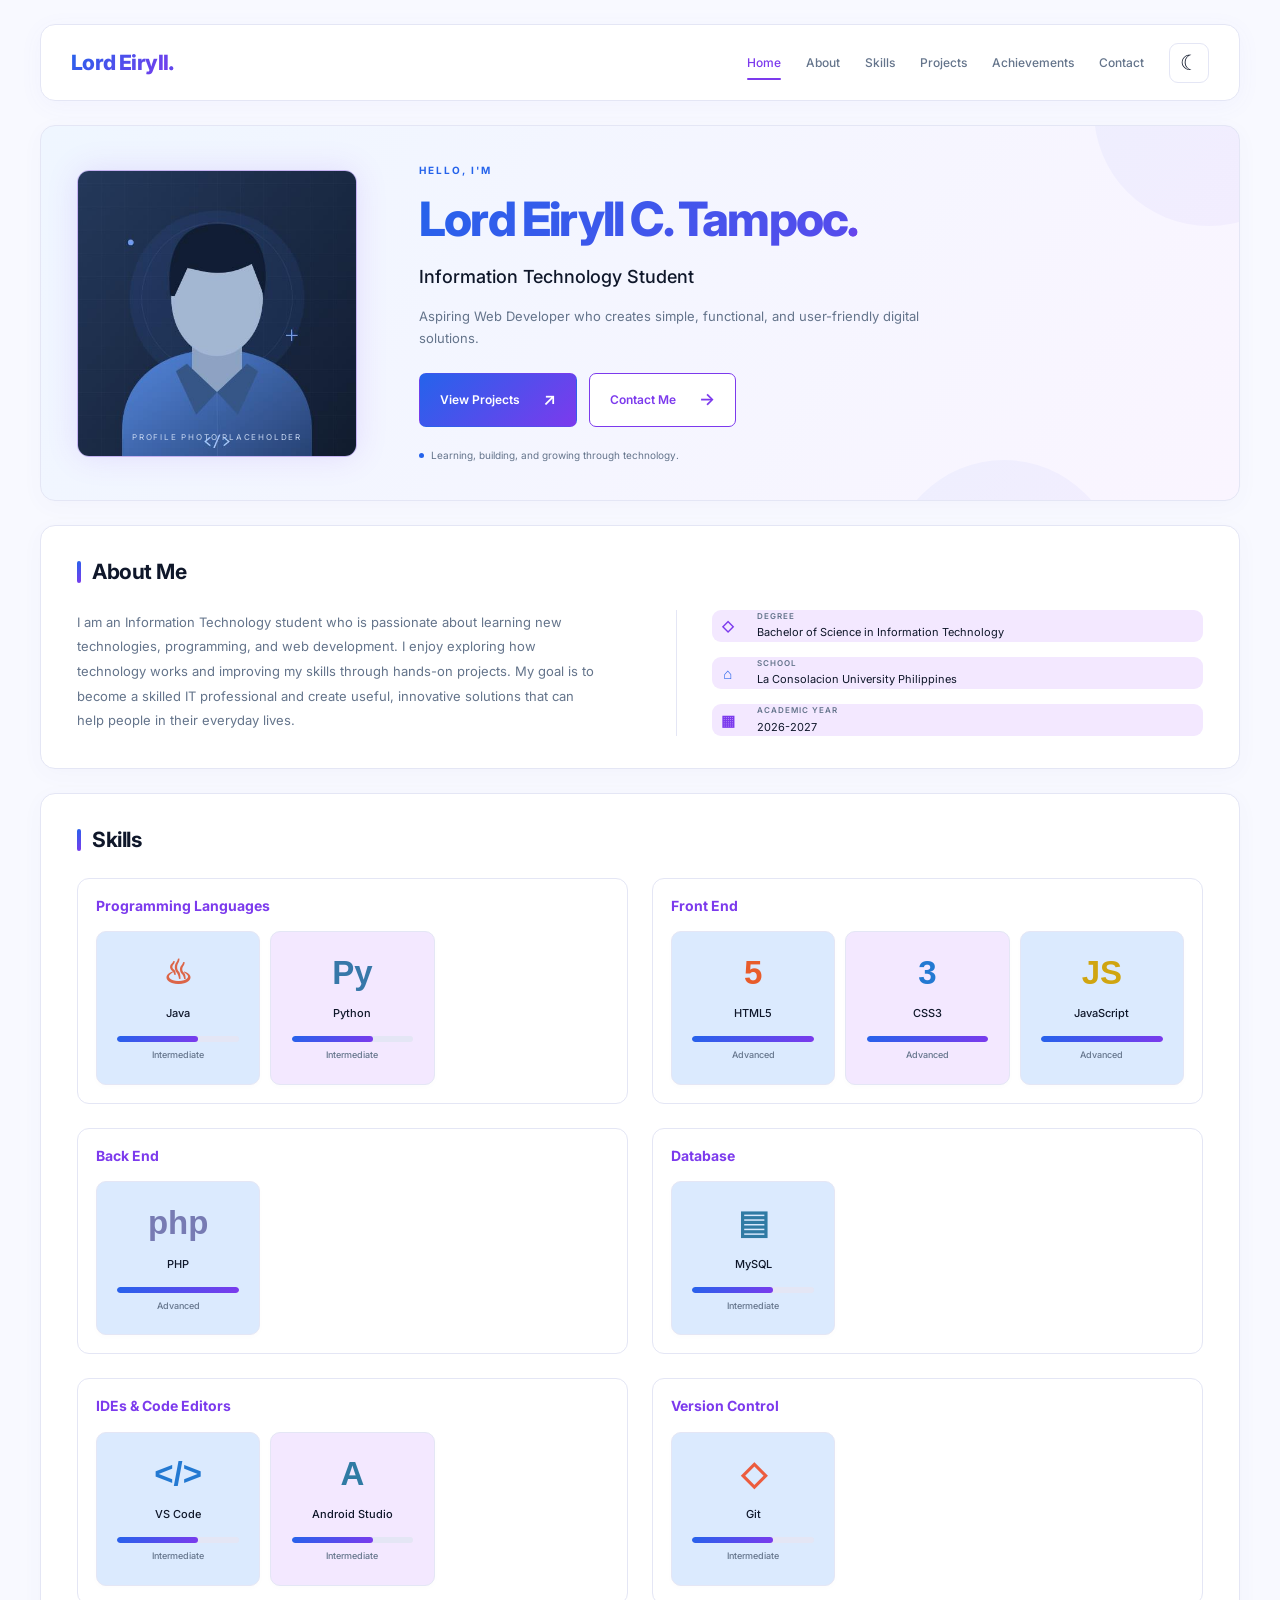
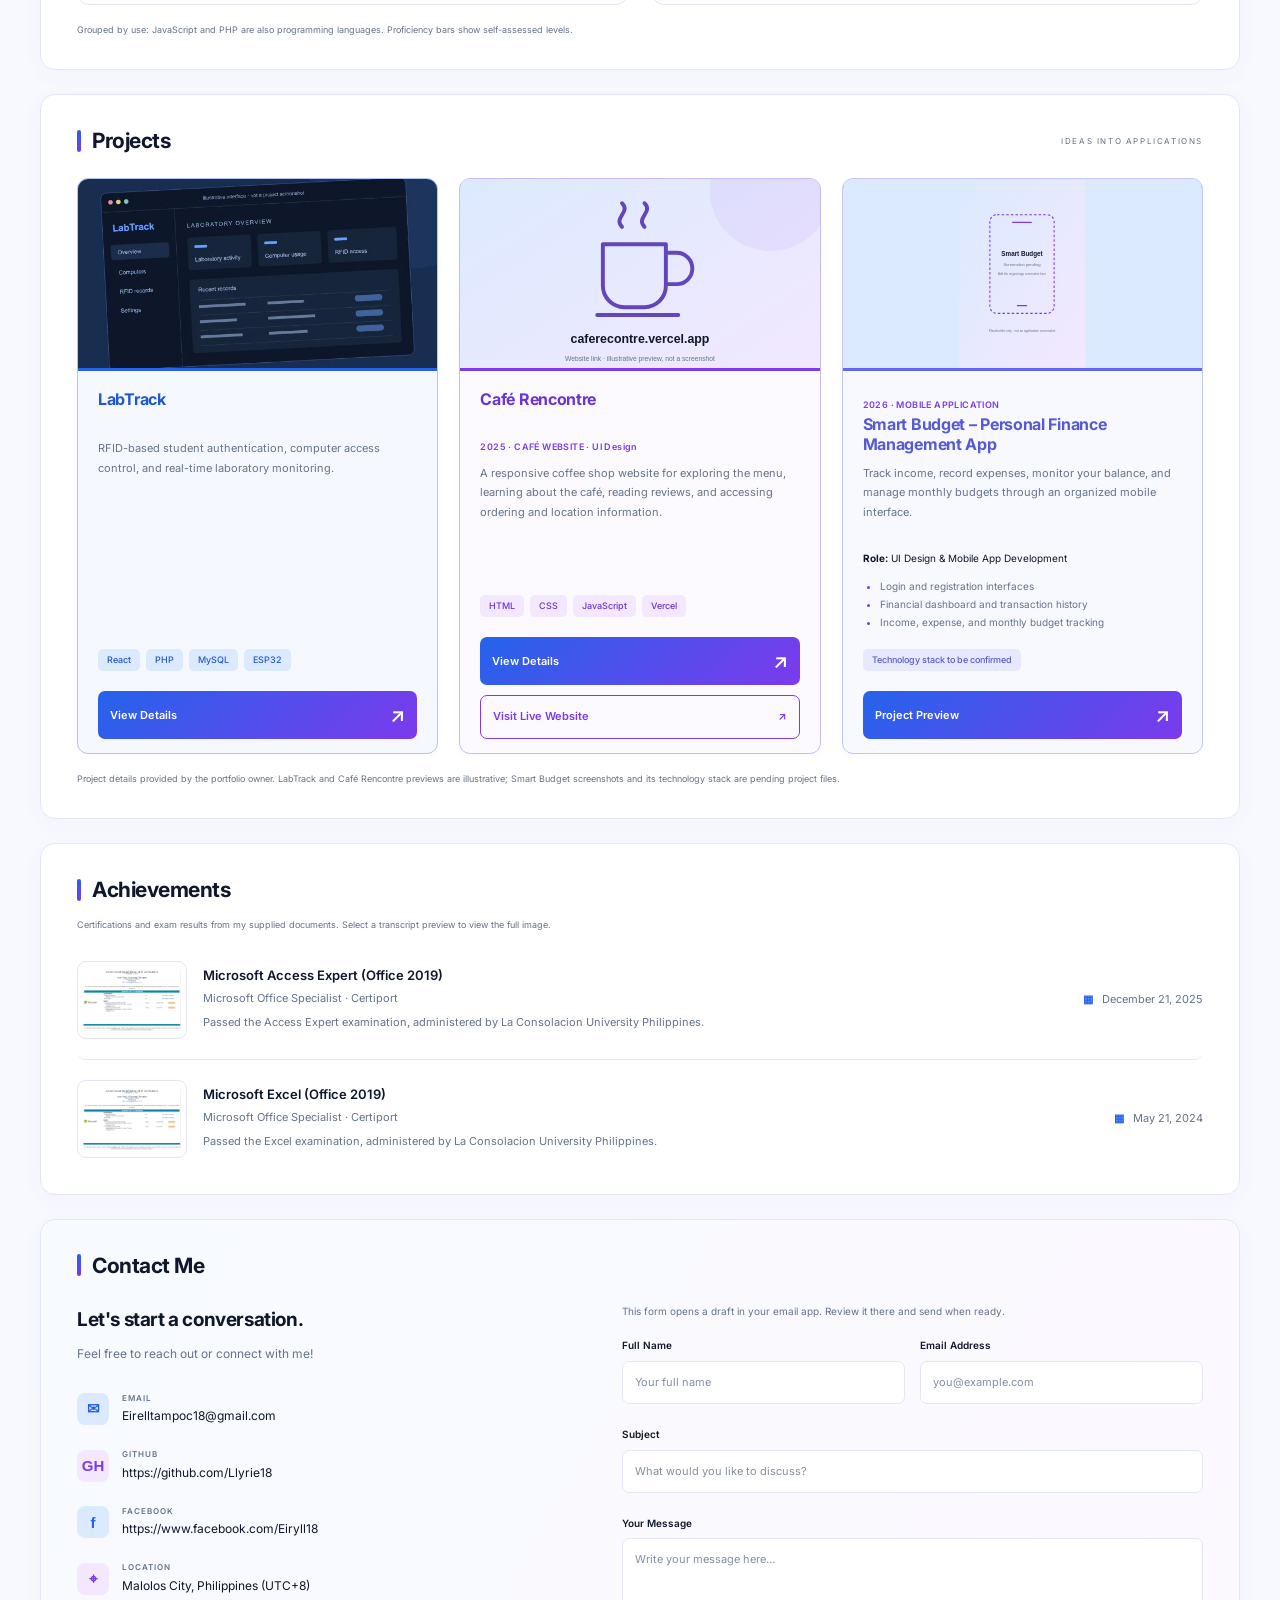
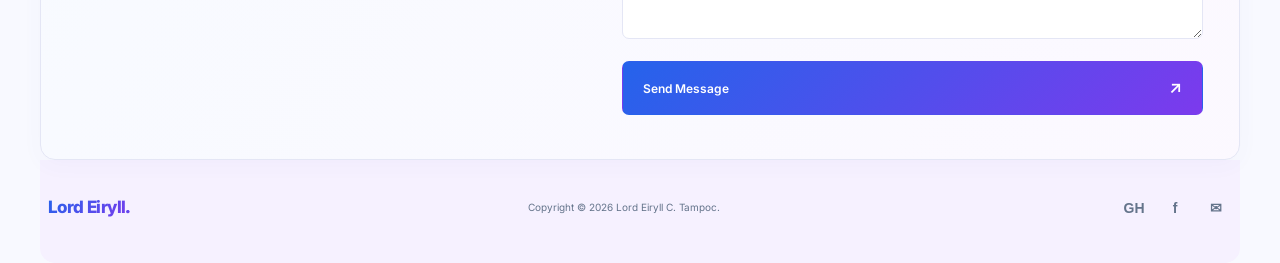
==== commit 4b4c3b68: "Add files via upload" ====
--- a/index.html
+++ b/index.html
@@ -71,10 +71,10 @@
   </section>
   <section id="projects" class="card" aria-labelledby="projects-title"><div class="section-heading"><h2 id="projects-title" class="section-title">Projects</h2><span class="section-kicker">IDEAS INTO APPLICATIONS</span></div><div class="projects-grid">
     <article class="project-card"><img src="assets/images/labtrack.jpg" onerror="this.onerror=null;this.src='assets/images/project1.svg'" alt="Illustrative LabTrack dashboard placeholder, not an actual project screenshot" width="640" height="420" loading="lazy"><div class="project-content"><h3>LabTrack</h3><p>RFID-based student authentication, computer access control, and real-time laboratory monitoring.</p><div class="tags"><span>React</span><span>PHP</span><span>MySQL</span><span>ESP32</span></div><button class="project-link" data-project="labtrack">View Details <span aria-hidden="true">↗</span></button></div></article>
-    <article class="project-card"><img src="assets/images/grade-system.jpg" onerror="this.onerror=null;this.src='assets/images/project2.svg'" alt="Illustrative student grade interface placeholder, not an actual screenshot" width="640" height="420" loading="lazy"><div class="project-content"><h3>Student Grade Management System</h3><p>A Java-based application designed to manage student information, subjects, and academic grades.</p><div class="tags"><span>Java</span><span>OOP</span></div><button class="project-link" data-project="grades">View Details <span aria-hidden="true">↗</span></button></div></article>
-    <article class="project-card"><img src="assets/images/library-system.jpg" onerror="this.onerror=null;this.src='assets/images/project3.svg'" alt="Illustrative library interface placeholder, not an actual screenshot" width="640" height="420" loading="lazy"><div class="project-content"><h3>Library Management System</h3><p>A Java-based application for managing books, library members, borrowing records, and returns.</p><div class="tags"><span>Java</span><span>OOP</span></div><button class="project-link" data-project="library">View Details <span aria-hidden="true">↗</span></button></div></article>
+    
+    
     <article class="project-card"><img src="assets/images/cafe-website.svg" alt="Illustrative café website link preview, not an actual screenshot" width="640" height="420" loading="lazy"><div class="project-content"><h3>Café Rencontre</h3><p class="project-card-meta">2025 · CAFÉ WEBSITE · UI Design</p><p>A responsive coffee shop website for exploring the menu, learning about the café, reading reviews, and accessing ordering and location information.</p><div class="tags"><span>HTML</span><span>CSS</span><span>JavaScript</span><span>Vercel</span></div><button class="project-link" data-project="cafe">View Details <span aria-hidden="true">↗</span></button><a class="live-project-link" href="https://caferecontre.vercel.app/" target="_blank" rel="noopener noreferrer">Visit Live Website <span aria-hidden="true">↗</span><span class="sr-only"> (opens in a new tab)</span></a></div></article>
-    <article class="project-card"><img src="assets/images/web-project.svg" alt="Illustrative web project link preview, not an actual screenshot" width="640" height="420" loading="lazy"><div class="project-content"><h3>Web Project</h3><p>Website available at vercel-live-20261031-182539.vercel.app. Project title and description to be added.</p><div class="tags"><span>Live Website</span></div><button class="project-link" data-project="webproject">View Details <span aria-hidden="true">↗</span></button><a class="live-project-link" href="https://vercel-live-20261031-182539.vercel.app/" target="_blank" rel="noopener noreferrer">Visit Live Website <span aria-hidden="true">↗</span><span class="sr-only"> (opens in a new tab)</span></a></div></article>
+    
     <article class="project-card smart-budget-card">
       <img class="mobile-project-preview" src="assets/images/smart-budget/dashboard.png" onerror="this.onerror=null;this.src='assets/images/smart-budget/preview-pending.svg';this.alt='Smart Budget dashboard screenshot pending — add the original image'" alt="Smart Budget financial dashboard screenshot" width="600" height="900" loading="lazy">
       <div class="project-content">
@@ -88,11 +88,11 @@
       </div>
     </article>
 
-    </div><p class="section-note">LabTrack details were provided by the portfolio owner. The grade and library systems contain example project content. Café Rencontre details and both live website links were provided by the portfolio owner. The remaining Web Project still needs its title, description, and technology stack. All previews are illustrative. Repository links can be added in script.js.</p></section>
+    </div><p class="section-note">Project details provided by the portfolio owner. LabTrack and Café Rencontre previews are illustrative; Smart Budget screenshots and its technology stack are pending project files.</p></section>
   <section id="achievements" class="card" aria-labelledby="achievements-title"><h2 id="achievements-title" class="section-title">Achievements</h2><p class="section-note achievement-notice">Certifications and exam results from my supplied documents. Select a transcript preview to view the full image.</p><div class="achievement-list">
     <article class="achievement-row"><a class="achievement-thumbnail" href="assets/achivements/49941D71-0CC8-422C-9EF7-8D087858F15B.png" target="_blank" rel="noopener noreferrer" aria-label="View Microsoft Access Expert certification transcript (opens in a new tab)"><img src="assets/achivements/49941D71-0CC8-422C-9EF7-8D087858F15B.png" alt="Certiport transcript listing passed Access Expert and Excel examinations" width="989" height="627" loading="lazy"></a><div><h3>Microsoft Access Expert (Office 2019)</h3><p>Microsoft Office Specialist · Certiport</p><p>Passed the Access Expert examination, administered by La Consolacion University Philippines.</p></div><time class="achievement-date" datetime="2025-12-21"><i class="fa-regular fa-calendar" aria-hidden="true"></i> December 21, 2025</time></article>
     <article class="achievement-row"><a class="achievement-thumbnail" href="assets/achivements/49941D71-0CC8-422C-9EF7-8D087858F15B.png" target="_blank" rel="noopener noreferrer" aria-label="View Microsoft Excel certification transcript (opens in a new tab)"><img src="assets/achivements/49941D71-0CC8-422C-9EF7-8D087858F15B.png" alt="Certiport transcript listing the passed Microsoft Excel Office 2019 examination" width="989" height="627" loading="lazy"></a><div><h3>Microsoft Excel (Office 2019)</h3><p>Microsoft Office Specialist · Certiport</p><p>Passed the Excel examination, administered by La Consolacion University Philippines.</p></div><time class="achievement-date" datetime="2024-05-21"><i class="fa-regular fa-calendar" aria-hidden="true"></i> May 21, 2024</time></article>
-    <article class="achievement-row"><span class="achievement-icon" aria-hidden="true"><i class="fa-solid fa-code"></i></span><div><h3>Foundational C# with Microsoft</h3><p>freeCodeCamp · Microsoft</p><p>Completed the Foundational C# with Microsoft Developer Certification.</p><a class="achievement-certificate-link" href="https://www.freecodecamp.org/certification/fcc-7feffb3c-b071-4358-bc0a-ec9bc4c1182f/foundational-c-sharp-with-microsoft" target="_blank" rel="noopener noreferrer">View certificate <span aria-hidden="true">↗</span><span class="sr-only"> (opens in a new tab)</span></a></div><time class="achievement-date" datetime="2025-10-10"><i class="fa-regular fa-calendar" aria-hidden="true"></i> October 10, 2025</time></article>
+    
     </div></section>
   <section id="contact" class="card" aria-labelledby="contact-title"><h2 id="contact-title" class="section-title">Contact Me</h2><div class="contact-grid"><div class="contact-copy"><h3>Let's start a conversation.</h3><p>Feel free to reach out or connect with me!</p><div class="contact-list"><div><span class="detail-icon" aria-hidden="true"><i class="fa-regular fa-envelope"></i></span><div><span class="small-label">EMAIL</span><span id="contact-email"><a href="mailto:Eirelltampoc18@gmail.com">Eirelltampoc18@gmail.com</a></span></div></div><div><span class="detail-icon" aria-hidden="true"><i class="fa-brands fa-github"></i></span><div><span class="small-label">GITHUB</span><span id="contact-github"><a href="https://github.com/Llyrie18">https://github.com/Llyrie18</a></span></div></div><div><span class="detail-icon" aria-hidden="true"><i class="fa-brands fa-facebook-f"></i></span><div><span class="small-label">FACEBOOK</span><span id="contact-facebook"><a href="https://www.facebook.com/Eiryll18">https://www.facebook.com/Eiryll18</a></span></div></div><div><span class="detail-icon" aria-hidden="true"><i class="fa-solid fa-location-dot"></i></span><div><span class="small-label">LOCATION</span><span>Malolos City, Philippines (UTC+8)</span></div></div></div></div>
     <form id="contact-form" novalidate><p id="form-help">This form opens a draft in your email app. Review it there and send when ready.</p><div class="form-row"><div><label for="name">Full Name</label><input id="name" name="name" autocomplete="name" placeholder="Your full name" required maxlength="100" aria-describedby="name-error"><span id="name-error" class="field-error"></span></div><div><label for="email">Email Address</label><input id="email" name="email" type="email" autocomplete="email" placeholder="you@example.com" required maxlength="254" aria-describedby="email-error"><span id="email-error" class="field-error"></span></div></div><label for="subject">Subject</label><input id="subject" name="subject" placeholder="What would you like to discuss?" required maxlength="160" aria-describedby="subject-error"><span id="subject-error" class="field-error"></span><label for="message">Your Message</label><textarea id="message" name="message" rows="4" placeholder="Write your message here…" required maxlength="5000" aria-describedby="message-error"></textarea><span id="message-error" class="field-error"></span><button class="button primary" type="submit">Send Message <span aria-hidden="true">↗</span></button><p id="form-status" role="status" aria-live="polite"></p></form></div></section>
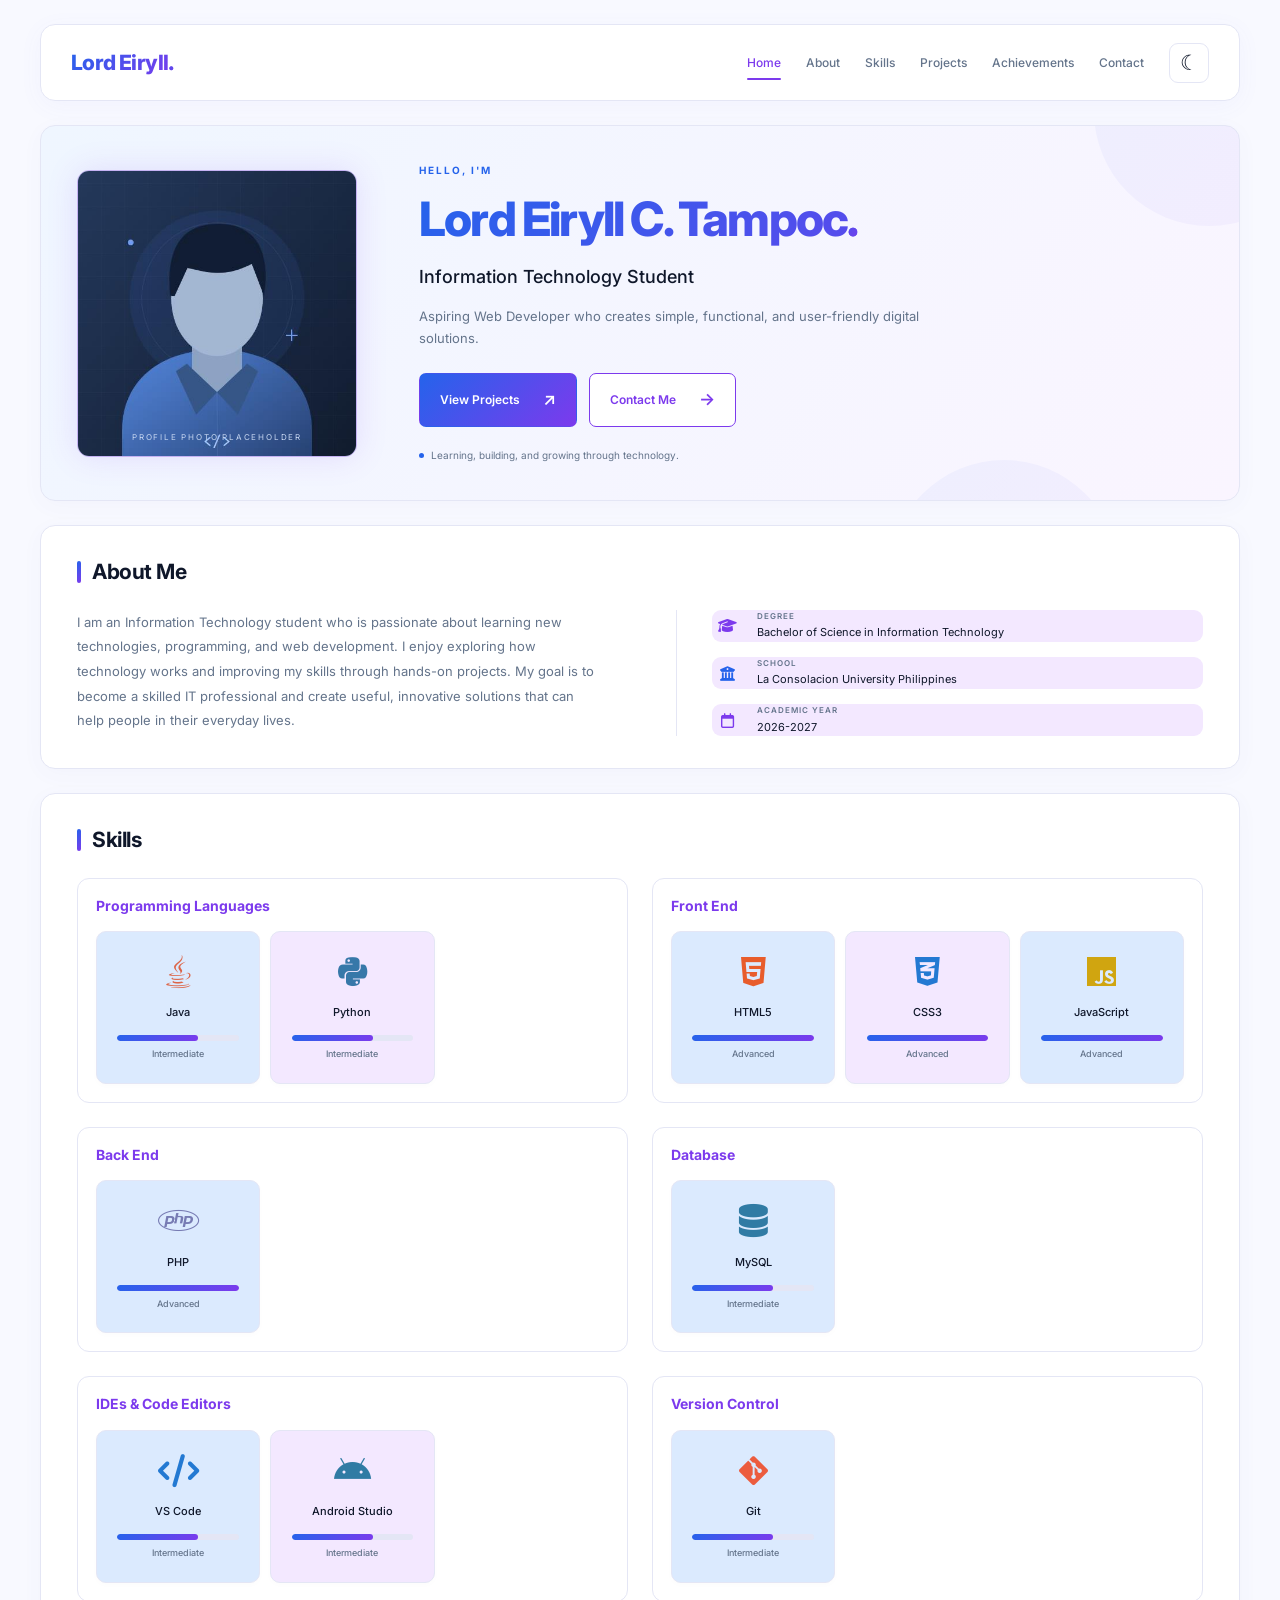
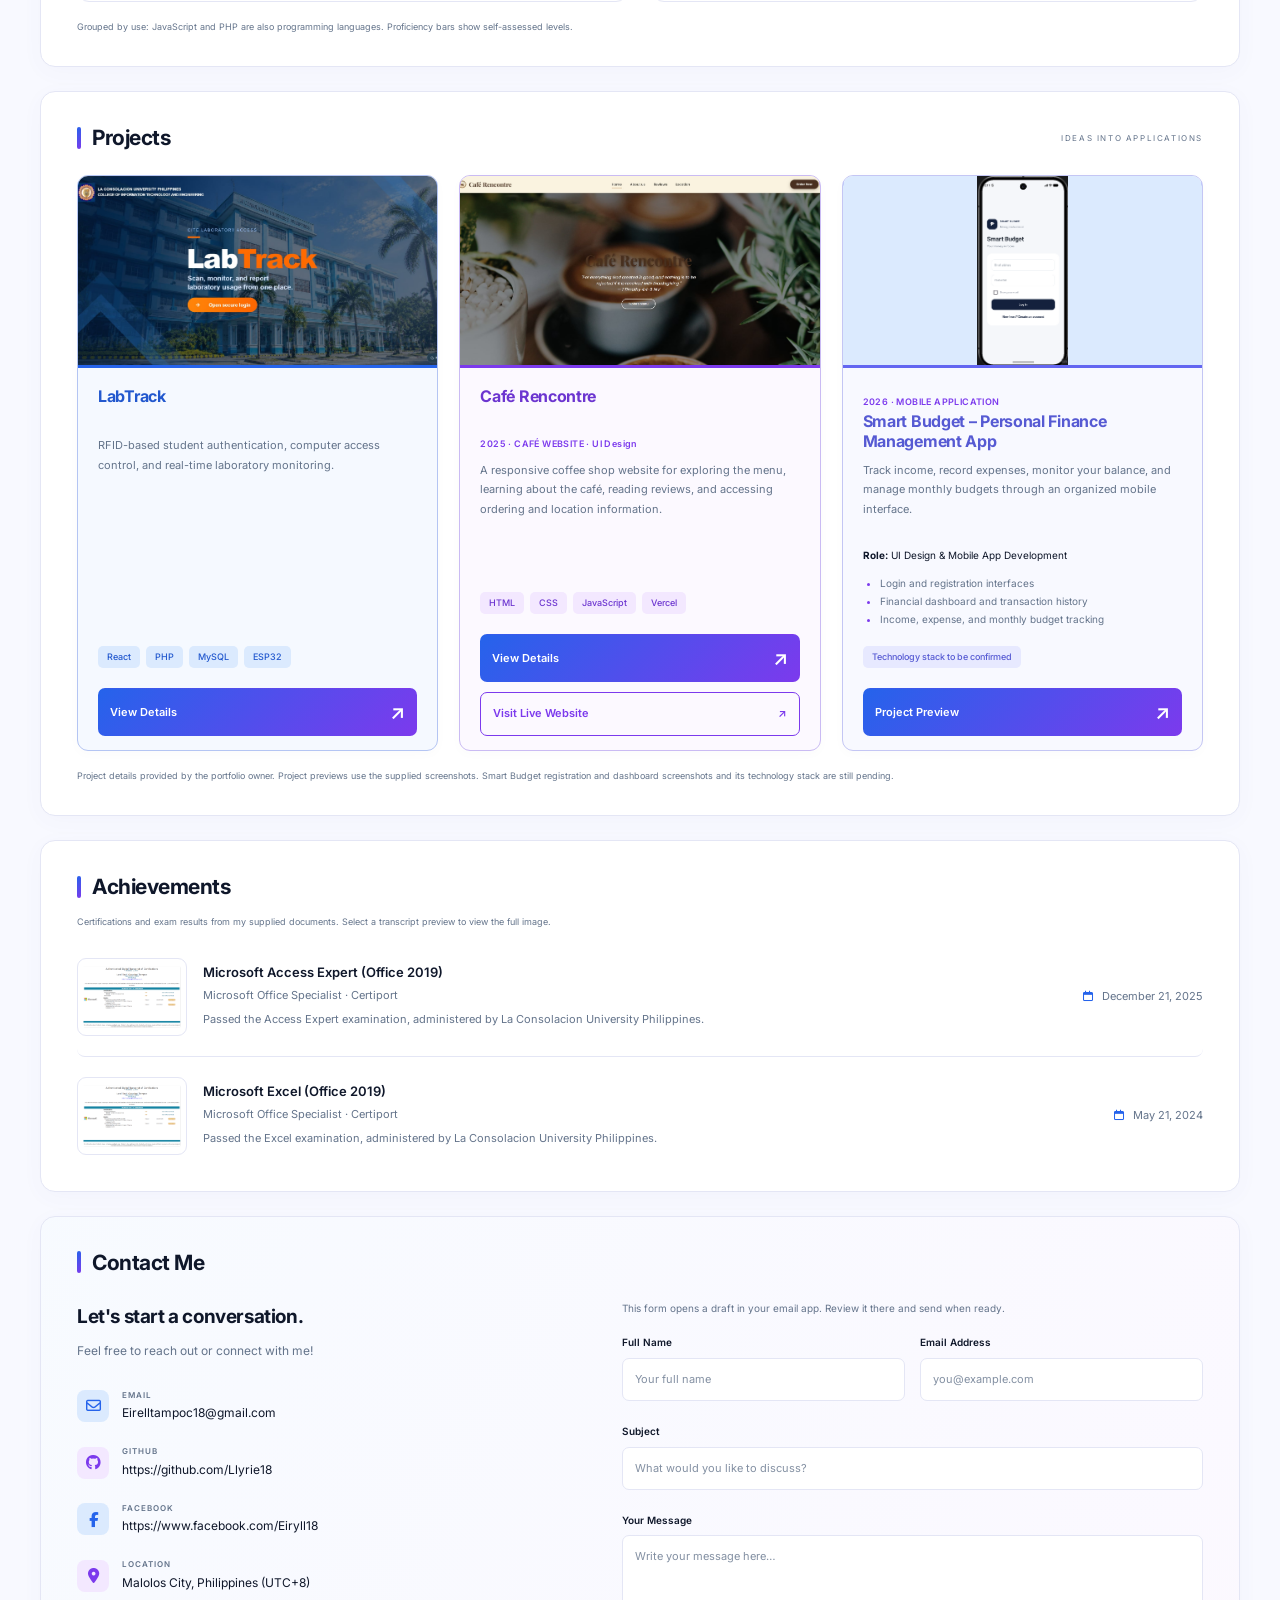
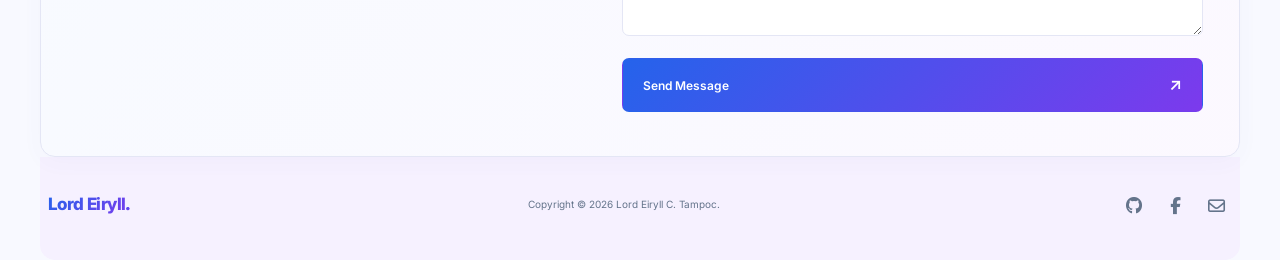
==== commit 9808b588: "Add files via upload" ====
--- a/index.html
+++ b/index.html
@@ -70,13 +70,13 @@
     <p class="section-note">Grouped by use: JavaScript and PHP are also programming languages. Proficiency bars show self-assessed levels.</p>
   </section>
   <section id="projects" class="card" aria-labelledby="projects-title"><div class="section-heading"><h2 id="projects-title" class="section-title">Projects</h2><span class="section-kicker">IDEAS INTO APPLICATIONS</span></div><div class="projects-grid">
-    <article class="project-card"><img src="assets/images/labtrack.jpg" onerror="this.onerror=null;this.src='assets/images/project1.svg'" alt="Illustrative LabTrack dashboard placeholder, not an actual project screenshot" width="640" height="420" loading="lazy"><div class="project-content"><h3>LabTrack</h3><p>RFID-based student authentication, computer access control, and real-time laboratory monitoring.</p><div class="tags"><span>React</span><span>PHP</span><span>MySQL</span><span>ESP32</span></div><button class="project-link" data-project="labtrack">View Details <span aria-hidden="true">↗</span></button></div></article>
+    <article class="project-card"><img src="assets/projects/labtrack.jpg" onerror="this.onerror=null;this.src='assets/images/project1.svg'" alt="LabTrack laboratory access website screenshot" width="640" height="420" loading="lazy"><div class="project-content"><h3>LabTrack</h3><p>RFID-based student authentication, computer access control, and real-time laboratory monitoring.</p><div class="tags"><span>React</span><span>PHP</span><span>MySQL</span><span>ESP32</span></div><button class="project-link" data-project="labtrack">View Details <span aria-hidden="true">↗</span></button></div></article>
     
     
-    <article class="project-card"><img src="assets/images/cafe-website.svg" alt="Illustrative café website link preview, not an actual screenshot" width="640" height="420" loading="lazy"><div class="project-content"><h3>Café Rencontre</h3><p class="project-card-meta">2025 · CAFÉ WEBSITE · UI Design</p><p>A responsive coffee shop website for exploring the menu, learning about the café, reading reviews, and accessing ordering and location information.</p><div class="tags"><span>HTML</span><span>CSS</span><span>JavaScript</span><span>Vercel</span></div><button class="project-link" data-project="cafe">View Details <span aria-hidden="true">↗</span></button><a class="live-project-link" href="https://caferecontre.vercel.app/" target="_blank" rel="noopener noreferrer">Visit Live Website <span aria-hidden="true">↗</span><span class="sr-only"> (opens in a new tab)</span></a></div></article>
+    <article class="project-card"><img src="assets/projects/cafe.jpg" alt="Café Rencontre homepage screenshot" width="640" height="420" loading="lazy"><div class="project-content"><h3>Café Rencontre</h3><p class="project-card-meta">2025 · CAFÉ WEBSITE · UI Design</p><p>A responsive coffee shop website for exploring the menu, learning about the café, reading reviews, and accessing ordering and location information.</p><div class="tags"><span>HTML</span><span>CSS</span><span>JavaScript</span><span>Vercel</span></div><button class="project-link" data-project="cafe">View Details <span aria-hidden="true">↗</span></button><a class="live-project-link" href="https://caferecontre.vercel.app/" target="_blank" rel="noopener noreferrer">Visit Live Website <span aria-hidden="true">↗</span><span class="sr-only"> (opens in a new tab)</span></a></div></article>
     
     <article class="project-card smart-budget-card">
-      <img class="mobile-project-preview" src="assets/images/smart-budget/dashboard.png" onerror="this.onerror=null;this.src='assets/images/smart-budget/preview-pending.svg';this.alt='Smart Budget dashboard screenshot pending — add the original image'" alt="Smart Budget financial dashboard screenshot" width="600" height="900" loading="lazy">
+      <img class="mobile-project-preview" src="assets/projects/smart.png" onerror="this.onerror=null;this.src='assets/images/smart-budget/preview-pending.svg';this.alt='Smart Budget screenshot pending — add the original image'" alt="Smart Budget login screen screenshot" width="600" height="900" loading="lazy">
       <div class="project-content">
         <p class="project-card-meta">2026 · MOBILE APPLICATION</p>
         <h3>Smart Budget – Personal Finance Management App</h3>
@@ -88,7 +88,7 @@
       </div>
     </article>
 
-    </div><p class="section-note">Project details provided by the portfolio owner. LabTrack and Café Rencontre previews are illustrative; Smart Budget screenshots and its technology stack are pending project files.</p></section>
+    </div><p class="section-note">Project details provided by the portfolio owner. Project previews use the supplied screenshots. Smart Budget registration and dashboard screenshots and its technology stack are still pending.</p></section>
   <section id="achievements" class="card" aria-labelledby="achievements-title"><h2 id="achievements-title" class="section-title">Achievements</h2><p class="section-note achievement-notice">Certifications and exam results from my supplied documents. Select a transcript preview to view the full image.</p><div class="achievement-list">
     <article class="achievement-row"><a class="achievement-thumbnail" href="assets/achivements/49941D71-0CC8-422C-9EF7-8D087858F15B.png" target="_blank" rel="noopener noreferrer" aria-label="View Microsoft Access Expert certification transcript (opens in a new tab)"><img src="assets/achivements/49941D71-0CC8-422C-9EF7-8D087858F15B.png" alt="Certiport transcript listing passed Access Expert and Excel examinations" width="989" height="627" loading="lazy"></a><div><h3>Microsoft Access Expert (Office 2019)</h3><p>Microsoft Office Specialist · Certiport</p><p>Passed the Access Expert examination, administered by La Consolacion University Philippines.</p></div><time class="achievement-date" datetime="2025-12-21"><i class="fa-regular fa-calendar" aria-hidden="true"></i> December 21, 2025</time></article>
     <article class="achievement-row"><a class="achievement-thumbnail" href="assets/achivements/49941D71-0CC8-422C-9EF7-8D087858F15B.png" target="_blank" rel="noopener noreferrer" aria-label="View Microsoft Excel certification transcript (opens in a new tab)"><img src="assets/achivements/49941D71-0CC8-422C-9EF7-8D087858F15B.png" alt="Certiport transcript listing the passed Microsoft Excel Office 2019 examination" width="989" height="627" loading="lazy"></a><div><h3>Microsoft Excel (Office 2019)</h3><p>Microsoft Office Specialist · Certiport</p><p>Passed the Excel examination, administered by La Consolacion University Philippines.</p></div><time class="achievement-date" datetime="2024-05-21"><i class="fa-regular fa-calendar" aria-hidden="true"></i> May 21, 2024</time></article>
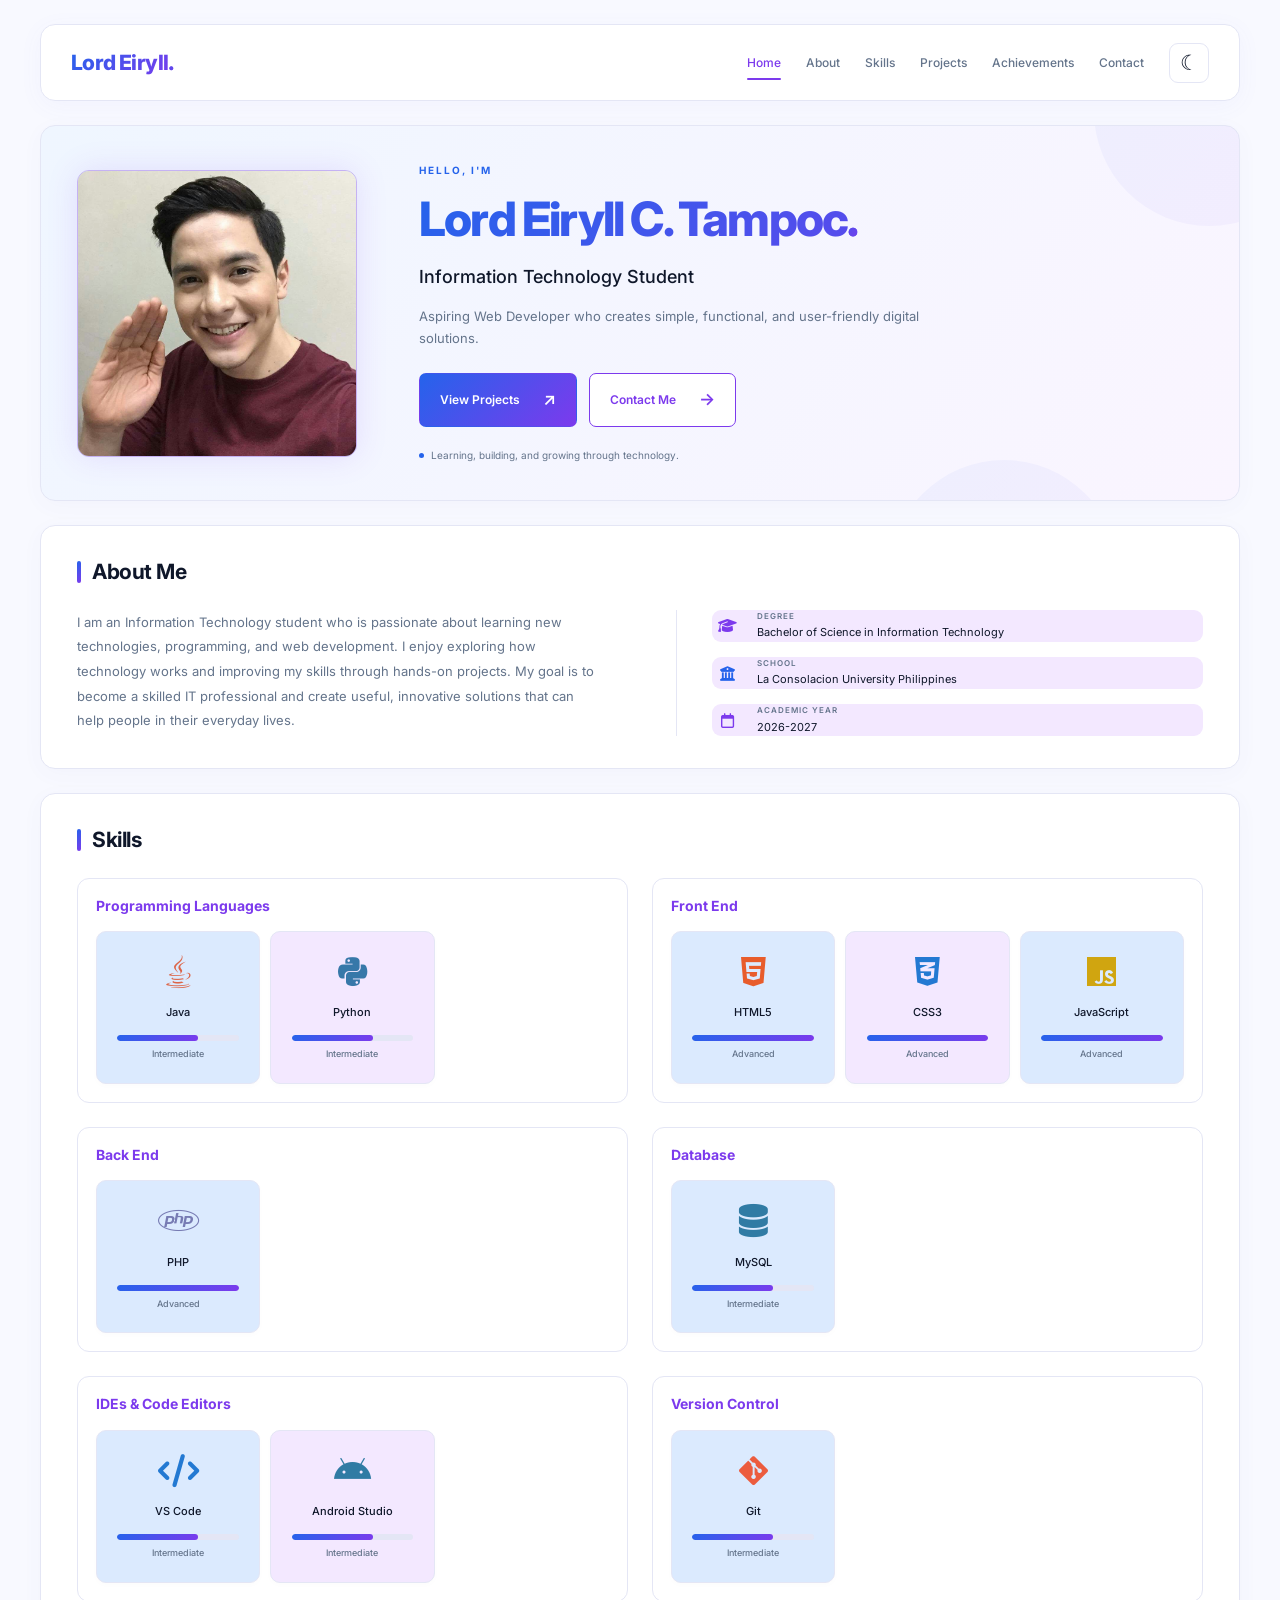
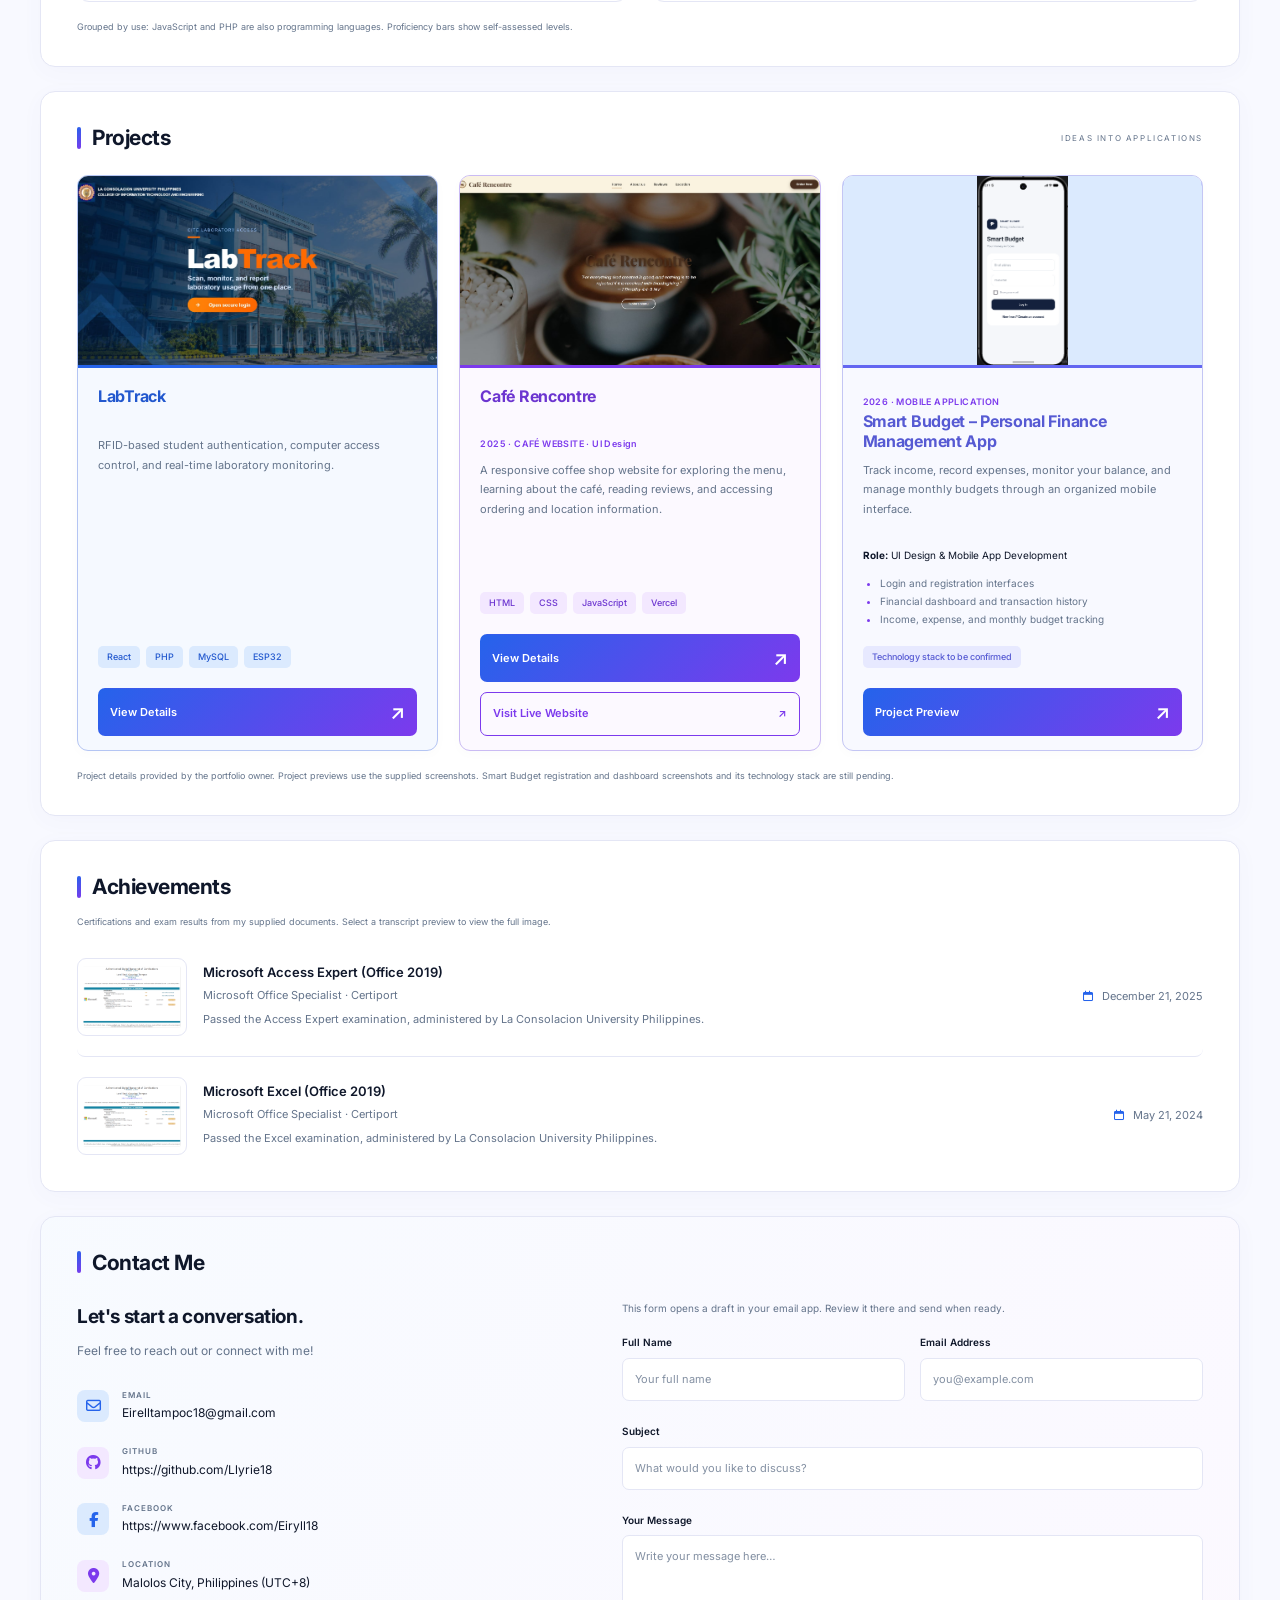
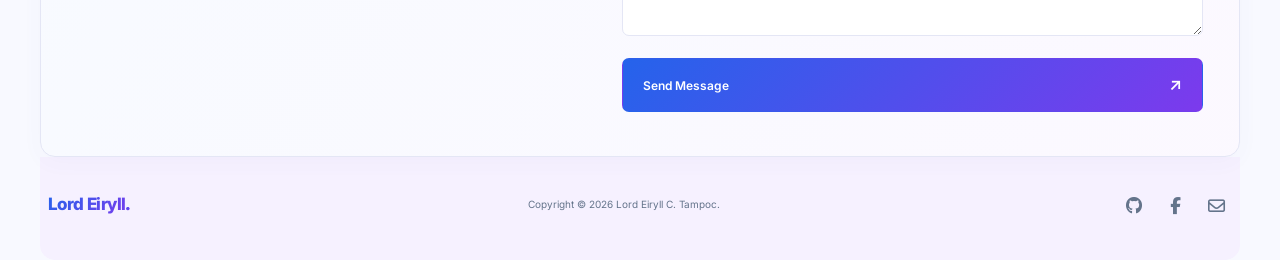
==== commit cadccf9b: "Add files via upload" ====
--- a/index.html
+++ b/index.html
@@ -19,7 +19,7 @@
 <main id="main" class="wrap section-stack">
   <!-- JPG paths are ready for your real images; local SVGs are explicit fallbacks. -->
   <section id="home" class="card home-card" aria-labelledby="home-title">
-    <div class="profile-container"><img src="assets/images/profile.jpg" onerror="this.onerror=null;this.src='assets/images/profile.svg'" alt="Illustrated profile placeholder; replace with your professional photograph" width="480" height="560"><span class="photo-note">PROFILE PHOTO PLACEHOLDER</span></div>
+    <div class="profile-container"><img src="assets/images/alden.jpg" onerror="this.onerror=null;this.src='assets/images/profile.svg'" alt="Profile photo of Lord Eiryll C. Tampoc" width="480" height="560"></div>
     <div class="intro"><p class="eyebrow">HELLO, I'M</p><h1 id="home-title">Lord Eiryll C. Tampoc<span class="accent">.</span></h1><p class="subtitle">Information Technology Student</p><p class="hero-description">Aspiring Web Developer who creates simple, functional, and user-friendly digital solutions.</p><div class="button-row"><a class="button primary" href="#projects">View Projects <span aria-hidden="true">↗</span></a><a class="button secondary" href="#contact">Contact Me <span aria-hidden="true">→</span></a></div><div class="intro-note"><span aria-hidden="true" class="small-dot"></span> Learning, building, and growing through technology.</div></div>
   </section>
   <section id="about" class="card" aria-labelledby="about-title"><h2 id="about-title" class="section-title">About Me</h2><div class="about-grid"><div><p>I am an Information Technology student who is passionate about learning new technologies, programming, and web development. I enjoy exploring how technology works and improving my skills through hands-on projects. My goal is to become a skilled IT professional and create useful, innovative solutions that can help people in their everyday lives.</p></div><div class="education-list"><div><span class="detail-icon" aria-hidden="true"><i class="fa-solid fa-graduation-cap"></i></span><div><span class="small-label">DEGREE</span><p>Bachelor of Science in Information Technology</p></div></div><div><span class="detail-icon" aria-hidden="true"><i class="fa-solid fa-building-columns"></i></span><div><span class="small-label">SCHOOL</span><p>La Consolacion University Philippines</p></div></div><div><span class="detail-icon" aria-hidden="true"><i class="fa-regular fa-calendar"></i></span><div><span class="small-label">ACADEMIC YEAR</span><p>2026-2027</p></div></div></div></div></section>
